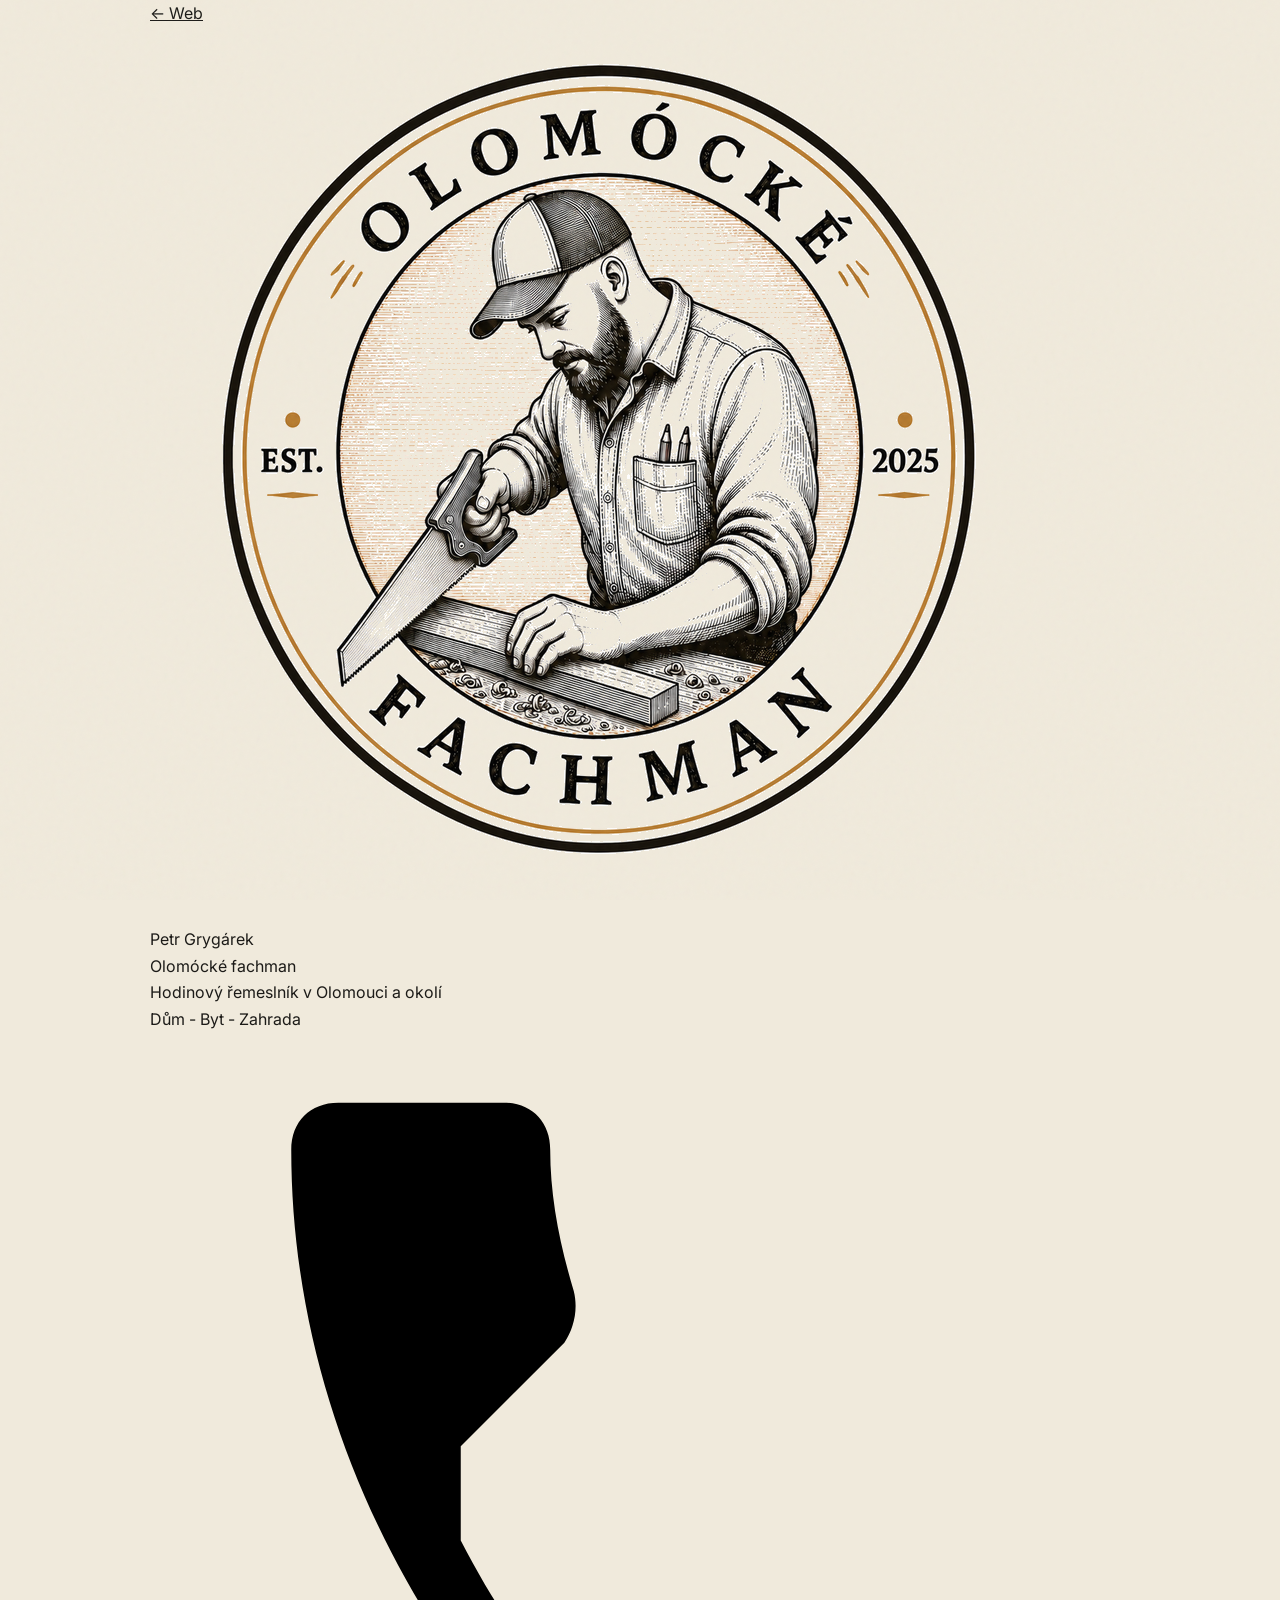
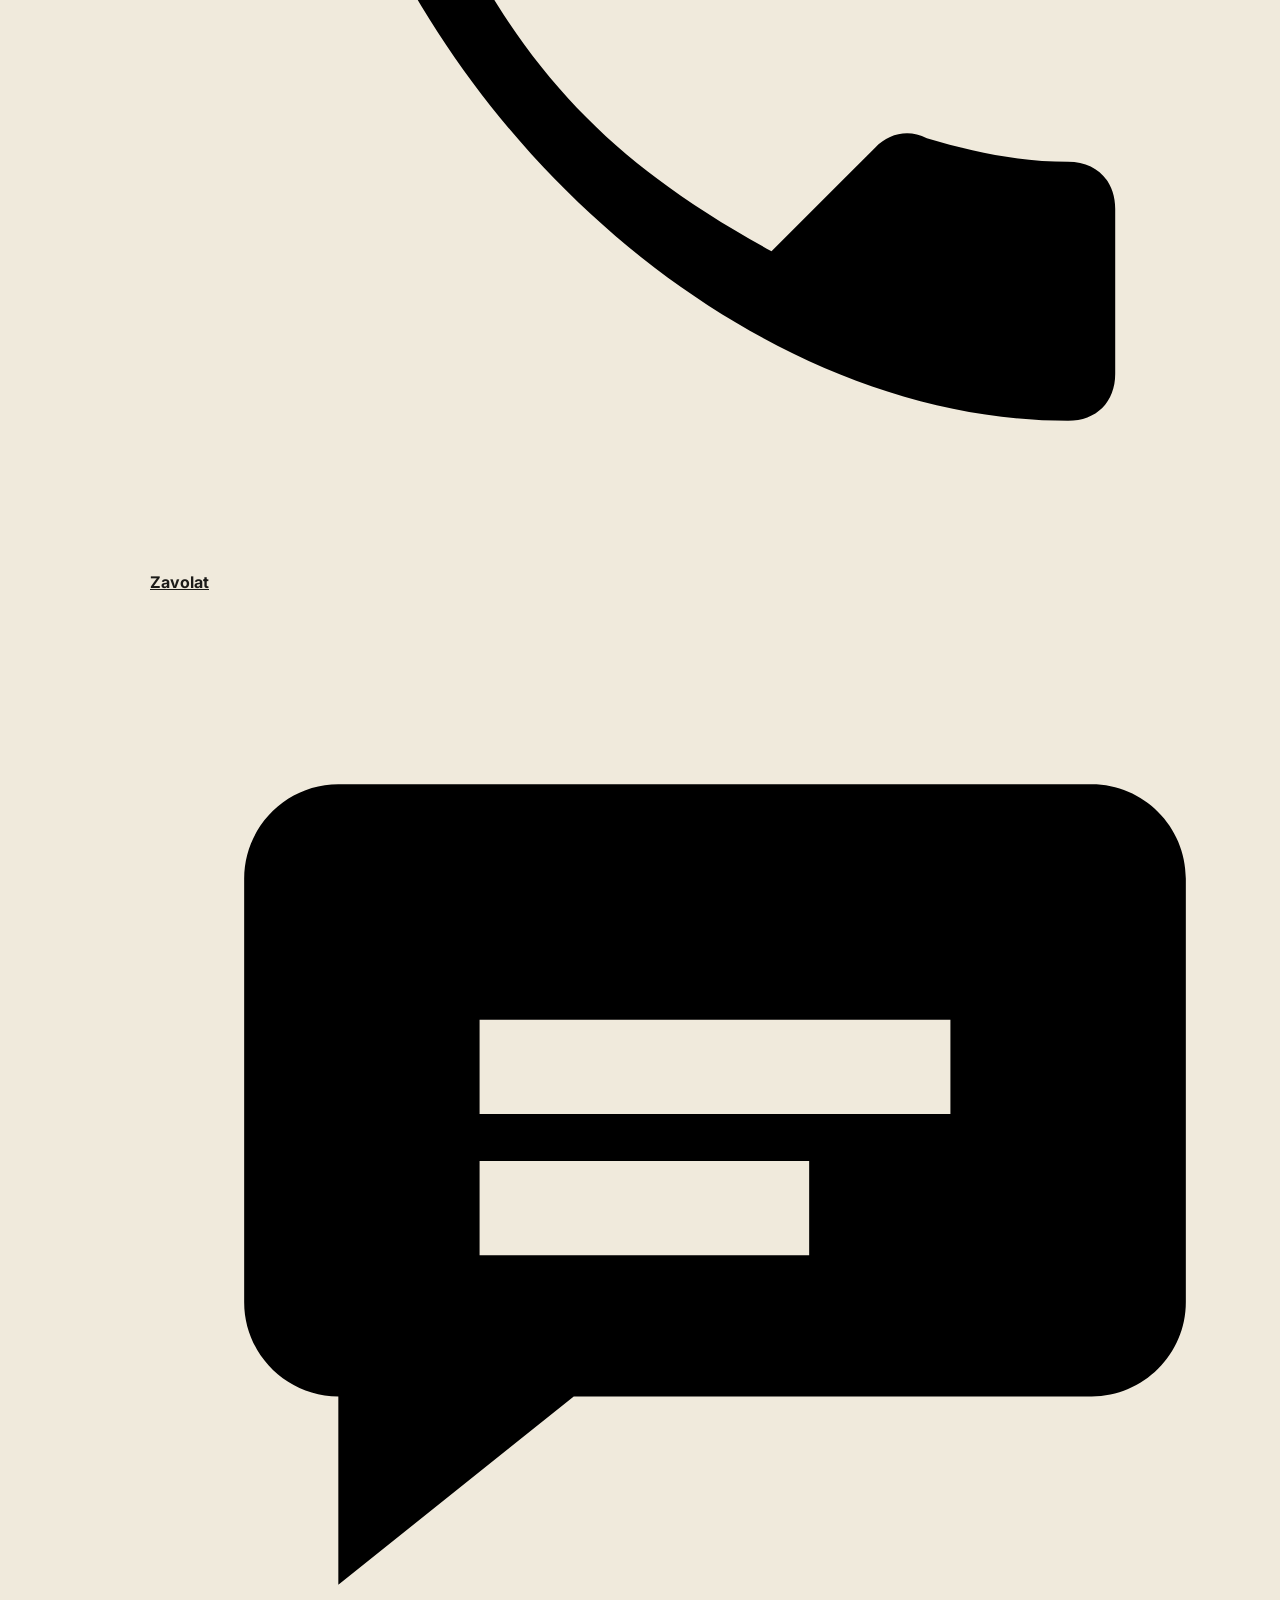
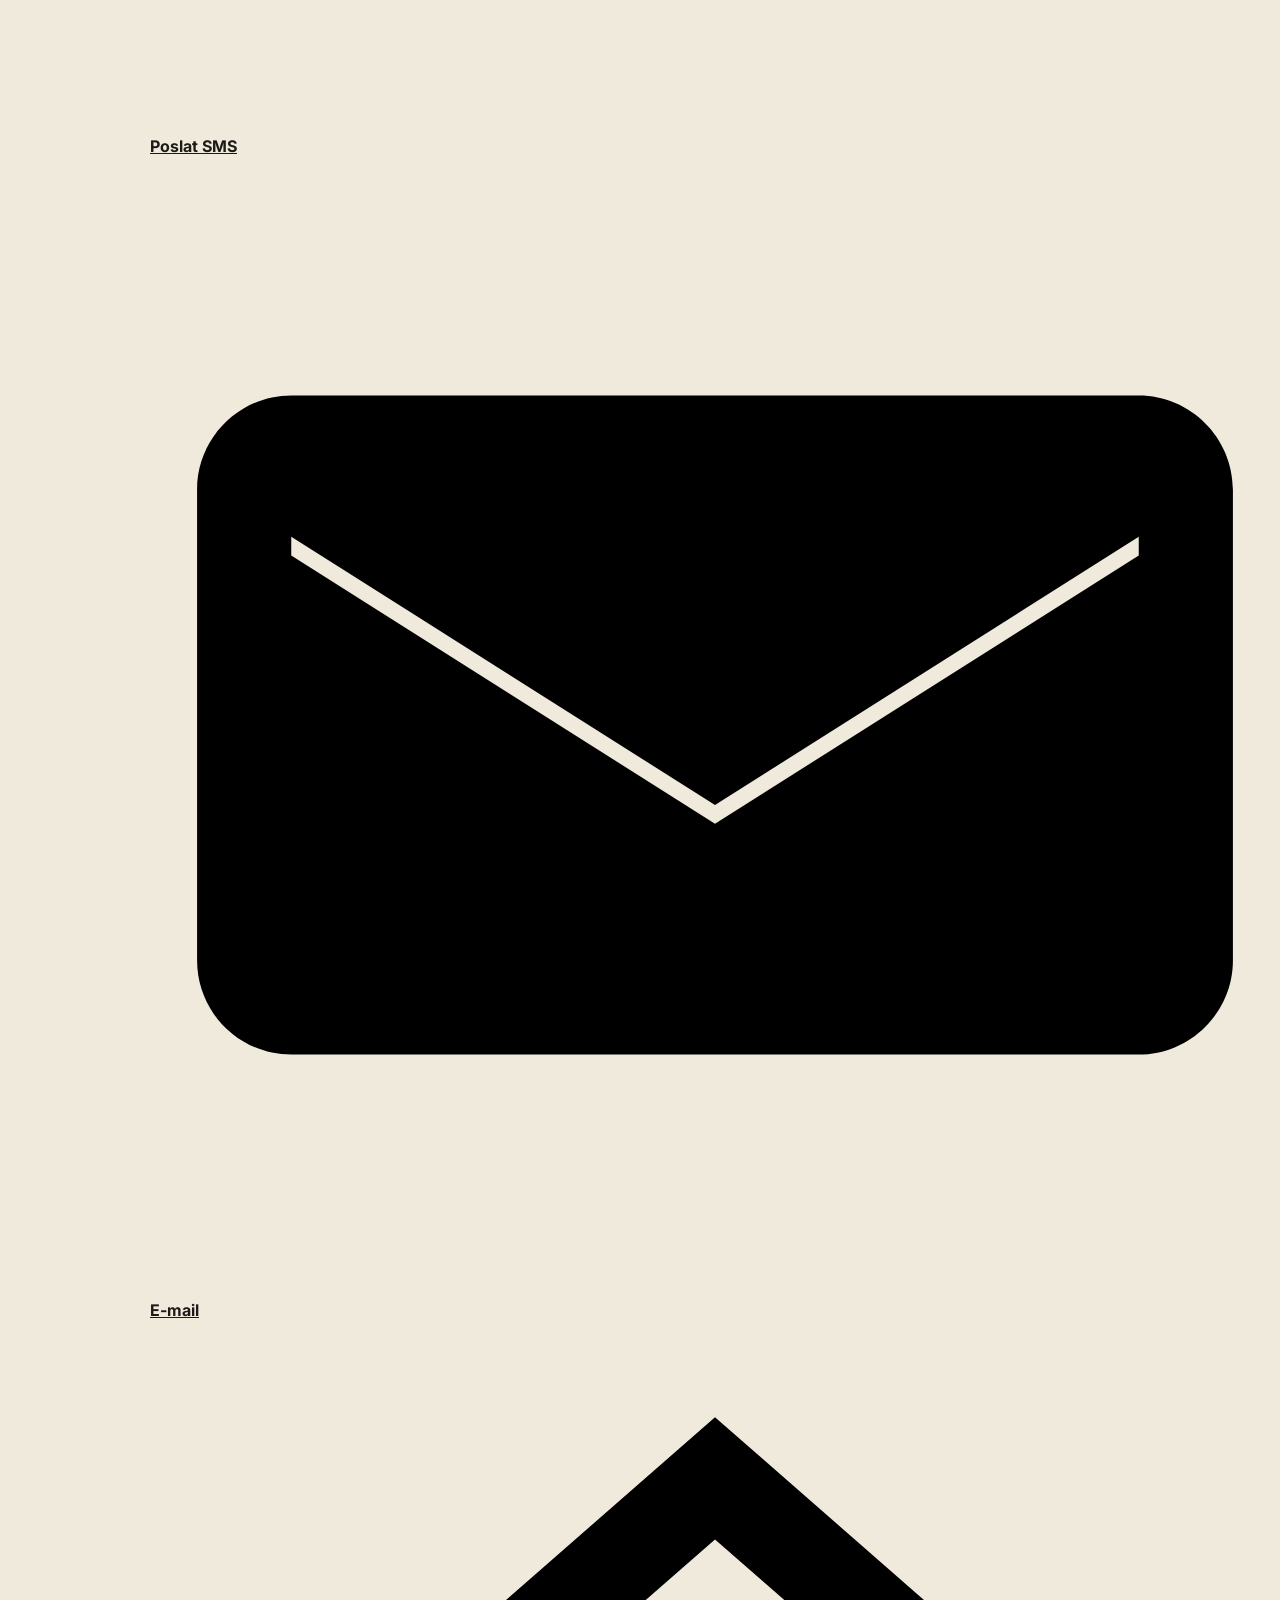
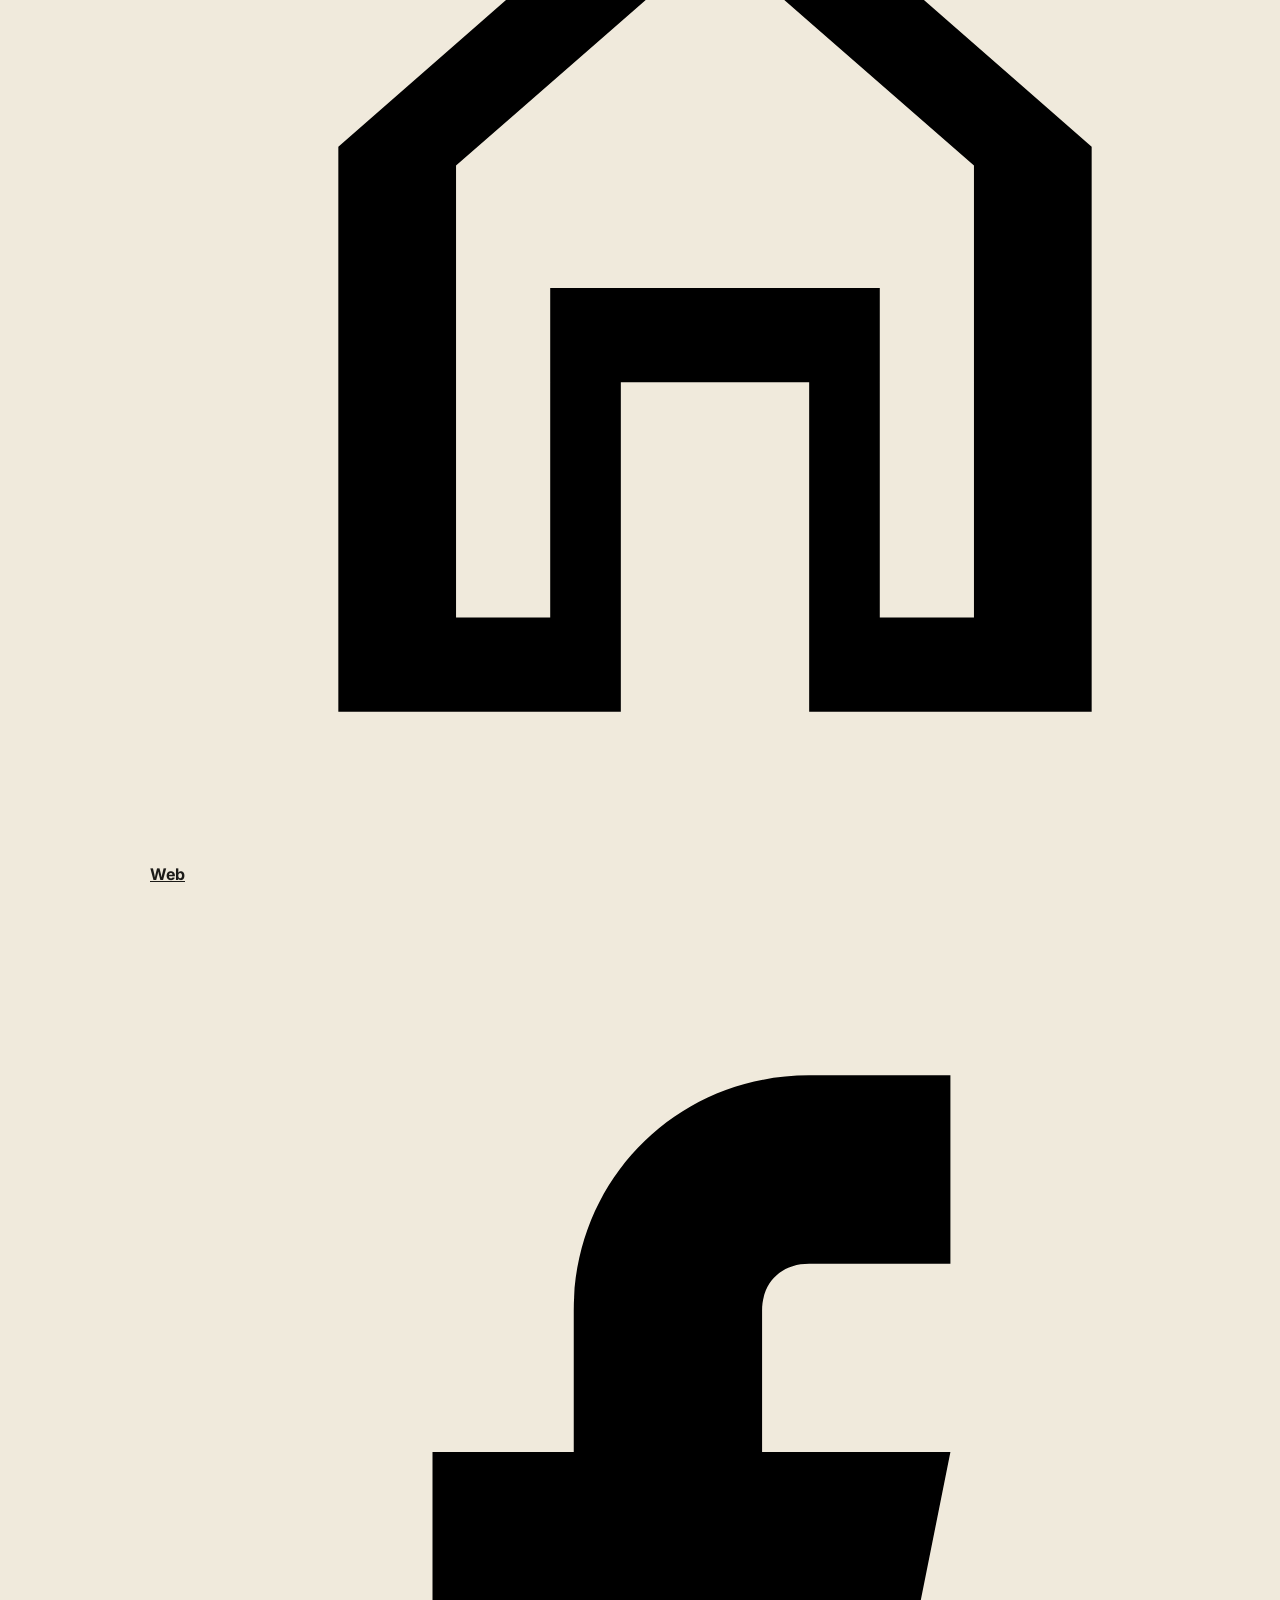
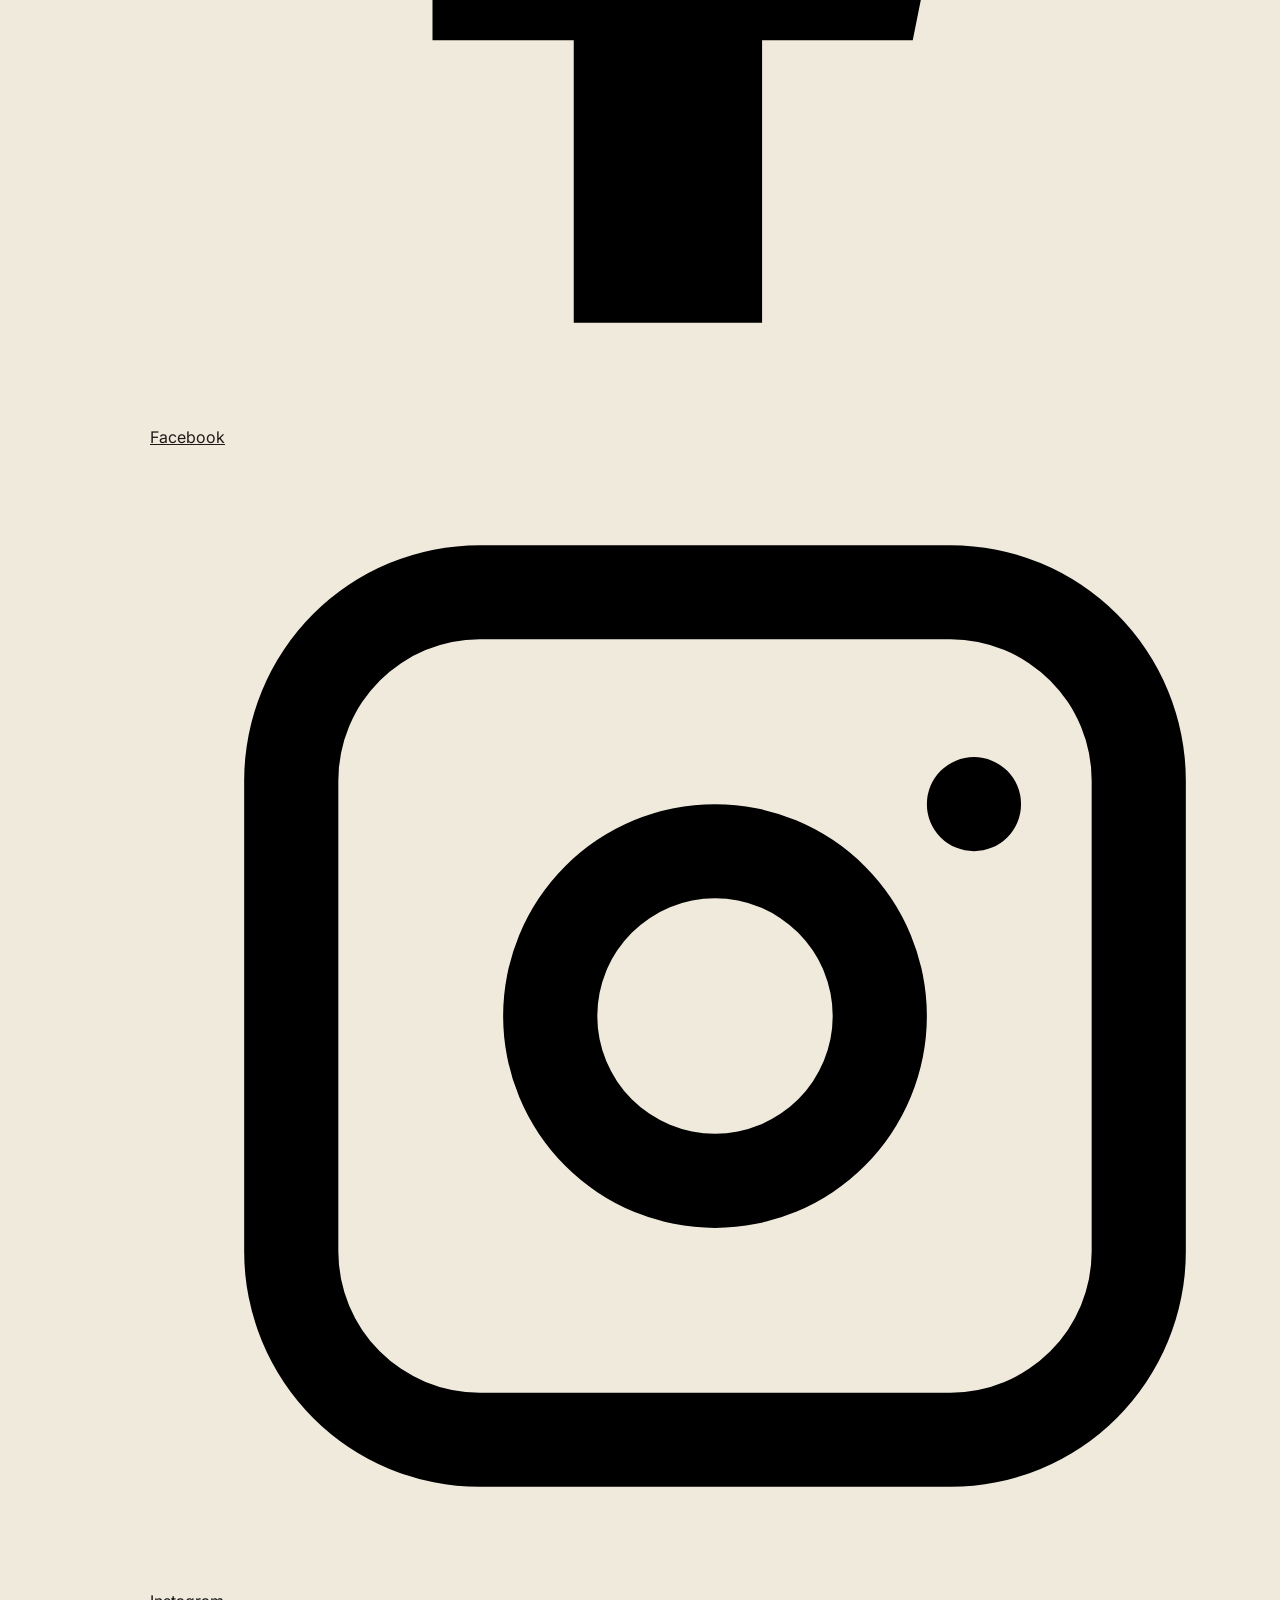
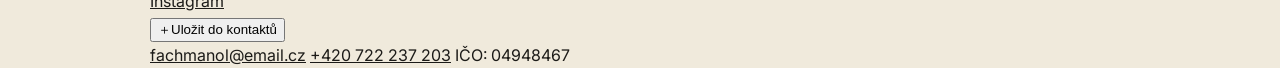
==== index.html @ 5cb041ff "Přidána digitální vizitka 0.8" ====
<!doctype html>
<html lang="cs">
<head>
  <meta charset="utf-8">
  <meta name="viewport" content="width=device-width, initial-scale=1, viewport-fit=cover">
  <meta name="theme-color" content="#f0eadc">
  <meta name="description" content="Digitální vizitka – Petr Grygárek, Olomócké Fachman. Hodinový řemeslník pro Olomouc a okolí.">
  <meta name="apple-mobile-web-app-capable" content="yes">
  <meta name="apple-mobile-web-app-status-bar-style" content="default">
  <link rel="manifest" href="manifest.webmanifest">
  <link rel="icon" href="logo-v03.png">
  <link rel="preconnect" href="https://fonts.googleapis.com">
  <link rel="preconnect" href="https://fonts.gstatic.com" crossorigin>
  <link href="https://fonts.googleapis.com/css2?family=Barlow+Condensed:wght@500;600;700;800&family=Inter:wght@400;500;600;700&display=swap" rel="stylesheet">
  <link rel="stylesheet" href="../style.css">
  <title>Petr Grygárek | Olomócké Fachman</title>
</head>
<body class="vizitka-body">
  <main class="vizitka-page">
    <section class="vizitka-shell" aria-label="Digitální vizitka Petr Grygárek – Olomócké Fachman">
      <a class="vizitka-back" href="../" aria-label="Zpět na web">← Web</a>

      <div class="vizitka-topline" aria-hidden="true"></div>
      <img class="vizitka-brandmark" src="logo-v03.png" alt="Olomócké Fachman">

      <div class="vizitka-identity">
        <div class="vizitka-person">Petr Grygárek</div>
        <div class="vizitka-brandname">Olomócké fachman</div>
        <div class="vizitka-job">Hodinový řemeslník v Olomouci a okolí</div>
        <div class="vizitka-area">Dům - Byt - Zahrada</div>
      </div>


      <div class="vizitka-actions">
        <a class="vizitka-action" href="tel:+420722237203" aria-label="Zavolat">
          <svg viewBox="0 0 24 24" aria-hidden="true"><path d="M6.6 10.8c1.6 3.1 3.5 4.9 6.6 6.6l2.2-2.2c.3-.3.7-.4 1.1-.2 1 .3 2 .5 3 .5.6 0 1 .4 1 1V20c0 .6-.4 1-1 1C11.5 21 3 12.5 3 2.5c0-.6.4-1 1-1h3.5c.6 0 1 .4 1 1 0 1 .2 2 .5 3 .1.4 0 .8-.2 1.1l-2.2 2.2Z"/></svg>
          <strong>Zavolat</strong>
        </a>
        <a class="vizitka-action" href="sms:+420722237203" aria-label="Poslat SMS">
          <svg viewBox="0 0 24 24" aria-hidden="true"><path d="M4 4h16c1.1 0 2 .9 2 2v9c0 1.1-.9 2-2 2H9l-5 4v-4H4c-1.1 0-2-.9-2-2V6c0-1.1.9-2 2-2Zm3 5v2h10V9H7Zm0 3v2h7v-2H7Z"/></svg>
          <strong>Poslat SMS</strong>
        </a>
        <a class="vizitka-action" href="mailto:fachmanol@email.cz" aria-label="E-mail">
          <svg viewBox="0 0 24 24" aria-hidden="true"><path d="M3 5h18c1.1 0 2 .9 2 2v10c0 1.1-.9 2-2 2H3c-1.1 0-2-.9-2-2V7c0-1.1.9-2 2-2Zm0 3v.4l9 5.7 9-5.7V8l-9 5.7L3 8Z"/></svg>
          <strong>E-mail</strong>
        </a>
        <a class="vizitka-action" href="https://www.olomockefachman.cz/" aria-label="Web">
          <svg viewBox="0 0 24 24" aria-hidden="true"><path d="M12 2 4 9v12h6v-7h4v7h6V9l-8-7Zm0 2.6 5.5 4.8V19h-2v-7H8.5v7h-2V9.4L12 4.6Z"/></svg>
          <strong>Web</strong>
        </a>
      </div>

      <div class="vizitka-socials" aria-label="Sociální sítě">
        <a href="https://www.facebook.com/olomockefachman/" target="_blank" rel="noopener noreferrer" aria-label="Facebook">
          <svg viewBox="0 0 24 24" aria-hidden="true"><path d="M14 8h3V4h-3c-2.8 0-5 2.2-5 5v3H6v4h3v6h4v-6h3.2l.8-4H13V9c0-.6.4-1 1-1Z"/></svg><span>Facebook</span>
        </a>
        <a href="https://www.instagram.com/olomocke.fachman/" target="_blank" rel="noopener noreferrer" aria-label="Instagram">
          <svg viewBox="0 0 24 24" aria-hidden="true"><path d="M7 2h10a5 5 0 0 1 5 5v10a5 5 0 0 1-5 5H7a5 5 0 0 1-5-5V7a5 5 0 0 1 5-5Zm0 2a3 3 0 0 0-3 3v10a3 3 0 0 0 3 3h10a3 3 0 0 0 3-3V7a3 3 0 0 0-3-3H7Zm5 3.5A4.5 4.5 0 1 1 7.5 12 4.5 4.5 0 0 1 12 7.5Zm0 2A2.5 2.5 0 1 0 14.5 12 2.5 2.5 0 0 0 12 9.5ZM17.5 6.5A1 1 0 1 1 16.5 7.5a1 1 0 0 1 1-1Z"/></svg><span>Instagram</span>
        </a>
      </div>

      <button class="vizitka-save" id="saveContact" type="button">
        <span class="save-icon">＋</span><span>Uložit do kontaktů</span>
      </button>

      <div class="vizitka-contact-info">
        <a href="mailto:fachmanol@email.cz">fachmanol@email.cz</a>
        <a href="tel:+420722237203">+420 722 237 203</a>
        <span>IČO: 04948467</span>
      </div>
    </section>
  </main>
  <script src="app.js"></script>
</body>
</html>
---- style.css ----
:root{
  --paper:#f0eadc;
  --paper-deep:#e7ddc9;
  --ink:#1c1b18;
  --muted:#6d675d;
  --brass:#b78b38;
  --brass-dark:#8d6827;
  --line:rgba(28,27,24,.18);
  --display:"Barlow Condensed",Arial,sans-serif;
  --body:"Inter",Arial,sans-serif;
}
*{box-sizing:border-box}
html,body{max-width:100%;overflow-x:hidden}
html{scroll-behavior:smooth;scroll-padding-top:90px}
body{margin:0;background:var(--paper);color:var(--ink);font-family:var(--body);line-height:1.65}
body::before{content:"";position:fixed;inset:0;pointer-events:none;z-index:9999;opacity:.16;background-image:url("data:image/svg+xml,%3Csvg viewBox='0 0 180 180' xmlns='http://www.w3.org/2000/svg'%3E%3Cfilter id='n'%3E%3CfeTurbulence type='fractalNoise' baseFrequency='.85' numOctaves='4' stitchTiles='stitch'/%3E%3C/filter%3E%3Crect width='100%25' height='100%25' filter='url(%23n)' opacity='.18'/%3E%3C/svg%3E")}
a{color:inherit} img{max-width:100%;display:block}
.site-header{height:78px;position:sticky;top:0;z-index:100;display:flex;align-items:center;gap:34px;padding:0 clamp(22px,5vw,76px);background:rgba(240,234,220,.88);backdrop-filter:blur(12px);border-bottom:1px solid var(--brass)}
.desktop-nav{display:flex;gap:30px;margin-right:auto}
.desktop-nav a,.header-cta{text-decoration:none;text-transform:uppercase;font-family:var(--display);font-weight:700;letter-spacing:.08em;font-size:.93rem}
.desktop-nav a{position:relative}.desktop-nav a::after{content:"";position:absolute;left:0;right:100%;bottom:-6px;height:2px;background:var(--brass);transition:.25s}.desktop-nav a:hover::after{right:0}
.header-cta{padding:11px 17px;border:1px solid var(--brass-dark);background:var(--brass);color:var(--ink)}
.section{padding:clamp(58px,6.5vw,100px) clamp(22px,7vw,110px);position:relative}
.hero{min-height:calc(100vh - 78px);display:grid;place-items:center;text-align:center;padding-top:118px;padding-bottom:84px;overflow:hidden}
.hero-rule{display:none}
.hero-inner{width:min(850px,100%);display:flex;flex-direction:column;align-items:center;transform:translateY(-70px)}
.hero-logo{width:min(465px,66vw);margin:0 auto 18px;filter:contrast(1.04)}
.eyebrow,.kicker{text-transform:uppercase;font-family:var(--display);letter-spacing:.18em;font-weight:700;color:var(--brass-dark);font-size:.88rem}
.hero-locality{font-size:clamp(1.18rem,1.9vw,1.58rem);color:var(--ink);letter-spacing:.22em;margin:8px 0 0}
.hero-copy{max-width:760px;margin:26px auto 26px;color:#4c4840;font-size:clamp(1rem,1.4vw,1.18rem);line-height:1.55}
.hero-copy span{display:block}.hero-copy span+span{margin-top:10px}
.wood-note{margin:0 auto 30px;font-family:var(--display);font-size:clamp(1.15rem,1.8vw,1.55rem);font-weight:600;color:var(--brass-dark)}
.hero-actions{display:flex;justify-content:center;gap:12px;flex-wrap:wrap}
.btn{display:inline-flex;align-items:center;justify-content:center;min-height:52px;padding:0 25px;text-decoration:none;text-transform:uppercase;font-family:var(--display);font-weight:800;letter-spacing:.09em;border:1px solid var(--ink);cursor:pointer;transition:transform .2s,background .2s,color .2s}.btn:hover{transform:translateY(-2px)}
.btn-primary{background:var(--ink);color:var(--paper)}.btn-primary:hover{background:var(--brass-dark);border-color:var(--brass-dark)}.btn-ghost{background:transparent}.btn-ghost:hover{background:rgba(28,27,24,.06)}
.scroll-cue{position:absolute;bottom:28px;width:28px;height:48px;border:1px solid var(--line);border-radius:20px}.scroll-cue span{position:absolute;left:50%;top:9px;width:4px;height:4px;border-radius:50%;background:var(--brass);animation:scroll 1.7s infinite}@keyframes scroll{0%{transform:translate(-50%,0);opacity:0}25%{opacity:1}100%{transform:translate(-50%,20px);opacity:0}}
.section-head{max-width:860px;margin-bottom:58px}.section-head.centered{text-align:center;margin-left:auto;margin-right:auto}
h2{font-family:var(--display);font-size:clamp(3rem,6.5vw,6.7rem);line-height:.94;text-transform:uppercase;letter-spacing:-.035em;margin:14px 0 0;font-weight:800}
h2 em{font-style:normal;color:var(--brass-dark)}
.services{border-top:1px solid var(--line)}
.service-grid{display:grid;grid-template-columns:repeat(2,1fr);max-width:980px;margin:0 auto;border-top:1px solid var(--line);border-left:1px solid var(--line)}
.service-card{position:relative;min-height:220px;padding:30px 32px;border-right:1px solid var(--line);border-bottom:1px solid var(--line)}
.service-card .number,.step>span{font-family:var(--display);color:var(--brass-dark);letter-spacing:.1em}.line-icon{font-family:serif;font-size:3.5rem;line-height:1;color:var(--brass);margin:20px 0 16px}
.service-card h3,.step h3{font-family:var(--display);text-transform:uppercase;font-size:1.8rem;line-height:1.05;margin:0 0 14px}.service-card p,.step p{color:var(--muted);max-width:520px;margin:0}
.service-wide{grid-column:1/-1;display:grid;grid-template-columns:auto 1fr auto;align-items:center;gap:30px;min-height:150px}.service-wide h3{margin-bottom:8px}.text-link{font-family:var(--display);text-transform:uppercase;font-weight:800;letter-spacing:.07em;text-decoration:none;border-bottom:1px solid var(--ink);padding-bottom:5px;white-space:nowrap}.text-link span{color:var(--brass-dark)}
.quick-action{background:linear-gradient(135deg,rgba(183,139,56,.08),transparent 45%,rgba(183,139,56,.09));text-align:center;border-block:1px solid var(--line);padding-top:12px;padding-bottom:clamp(48px,5vw,78px)}
.simple-divider{width:min(760px,78vw);height:1px;margin:0 auto 48px;background:linear-gradient(90deg,transparent,var(--brass),transparent)}
.quick-inner{max-width:820px;margin:auto}.quick-inner>p:not(.kicker){max-width:620px;margin:28px auto 32px;color:var(--muted)}
.about{display:grid;grid-template-columns:minmax(300px,.8fr) minmax(400px,1.2fr);gap:clamp(55px,8vw,130px);align-items:center}.profile-photo{aspect-ratio:4/5;overflow:hidden;border:1px solid var(--brass);background:#ddd}.profile-photo img{width:100%;height:100%;object-fit:cover;display:block}
.about-copy .lead{font-size:1.2rem;color:var(--ink);margin-top:36px}.about-copy p{color:var(--muted);max-width:680px}.about-copy p+p{margin-top:18px}blockquote{margin:35px 0 0;padding:10px 0 10px 25px;border-left:3px solid var(--brass);font-family:var(--display);font-weight:600;font-size:clamp(1.5rem,2.2vw,2.2rem);line-height:1.2}.quality-motto{margin-top:24px!important;color:var(--brass-dark)!important;font-family:var(--display);font-size:clamp(1.25rem,1.8vw,1.7rem);font-weight:600;line-height:1.3}
.process{background:rgba(255,255,255,.15);border-block:1px solid var(--line)}.process-grid{display:grid;grid-template-columns:repeat(4,1fr);max-width:980px;margin:0 auto;border-top:1px solid var(--line);border-left:1px solid var(--line)}.step{padding:28px 24px;min-height:220px;border-right:1px solid var(--line);border-bottom:1px solid var(--line);position:relative}.step:not(:last-child)::after{content:"→";position:absolute;right:-13px;top:45px;z-index:2;background:var(--paper);color:var(--brass-dark);padding:0 4px}.step h3{margin-top:38px}.process-note{text-align:center;font-family:var(--display);text-transform:uppercase;font-weight:700;letter-spacing:.08em;margin:40px auto 0}
.portfolio-grid{display:grid;gap:34px}.portfolio-job{display:grid;grid-template-columns:repeat(3,1fr);gap:12px}.portfolio-job.portfolio-single{grid-template-columns:minmax(0,1fr)}.portfolio-photo{border:0;padding:0;background:none;display:block;cursor:zoom-in;overflow:hidden;aspect-ratio:4/3}.portfolio-photo img{width:100%;height:100%;object-fit:cover;display:block;transition:transform .45s ease}.portfolio-photo:hover img{transform:scale(1.025)}.gallery-note{color:var(--muted);font-size:.9rem;margin-top:15px}.lightbox{position:fixed;inset:0;background:rgba(12,12,12,.92);z-index:500;display:none;align-items:center;justify-content:center;padding:40px}.lightbox.open{display:flex}.lightbox img{max-width:94vw;max-height:90vh;object-fit:contain;box-shadow:0 20px 70px rgba(0,0,0,.35)}.lightbox-close{position:absolute;top:18px;right:24px;width:48px;height:48px;border:1px solid rgba(255,255,255,.35);background:rgba(0,0,0,.25);color:#fff;font-size:34px;line-height:1;cursor:pointer}
.inquiry{display:grid;grid-template-columns:.75fr 1.25fr;gap:clamp(55px,8vw,120px);background:var(--paper-deep);border-block:0;position:relative}.inquiry::before{content:"";position:absolute;left:0;right:0;top:0;height:1px;background:var(--brass)}.inquiry-copy{position:relative}.inquiry-copy>p:not(.kicker){color:var(--muted);max-width:500px;margin-top:30px}.stamp{margin-top:80px;width:145px;height:145px;border:2px solid rgba(141,104,39,.45);border-radius:50%;display:grid;place-items:center;align-content:center;text-align:center;font-family:var(--display);font-weight:700;color:rgba(141,104,39,.6);transform:rotate(-8deg);line-height:1}.stamp b{font-size:1.5rem}
.inquiry-form{background:rgba(240,234,220,.7);border:1px solid var(--line);padding:clamp(28px,4vw,55px)}.field-row{display:grid;grid-template-columns:1fr 1fr;gap:20px}label{display:block;font-family:var(--display);font-weight:700;text-transform:uppercase;letter-spacing:.06em;margin-bottom:22px}input,textarea{display:block;width:100%;margin-top:7px;background:transparent;border:0;border-bottom:1px solid rgba(28,27,24,.42);border-radius:0;padding:12px 3px;font:inherit;color:var(--ink);outline:none}textarea{border:1px solid rgba(28,27,24,.3);padding:15px;resize:vertical}input:focus,textarea:focus{border-color:var(--brass-dark)}.file-field input{position:absolute;opacity:0;pointer-events:none}.file-box{margin-top:7px;border:1px dashed rgba(28,27,24,.35);padding:22px;display:flex;flex-direction:column;cursor:pointer}.file-box b{color:var(--brass-dark)}.file-box small{text-transform:none;letter-spacing:0;font-family:var(--body);font-weight:400;color:var(--muted)}.form-submit{width:100%;border:0}.form-note{text-align:center;color:var(--muted);font-size:.82rem}.form-success{display:none;margin-top:20px;padding:20px;border:1px solid var(--brass);background:rgba(183,139,56,.08)}.form-success.show{display:flex;flex-direction:column}.form-success strong{font-family:var(--display);font-size:1.5rem;text-transform:uppercase}.form-success span{color:var(--muted);font-size:.9rem}
.contact-grid{display:grid;grid-template-columns:repeat(3,1fr);border-top:1px solid var(--line);border-left:1px solid var(--line)}.contact-card{padding:38px 30px;min-height:185px;border-right:1px solid var(--line);border-bottom:1px solid var(--line);display:flex;flex-direction:column;text-decoration:none}.contact-card small{text-transform:uppercase;color:var(--brass-dark);font-family:var(--display);font-weight:700;letter-spacing:.12em}.contact-card strong{font-family:var(--display);font-size:clamp(1.5rem,2.5vw,2.6rem);margin:auto 0;line-height:1}.contact-card span{font-size:.85rem;color:var(--muted)}a.contact-card:hover{background:rgba(183,139,56,.07)}
.socials{display:flex;justify-content:center;align-items:center;gap:28px;margin-top:42px;text-transform:uppercase;font-family:var(--display);font-weight:700;letter-spacing:.08em}.socials span{color:var(--muted)}.socials a{text-decoration:none;border-bottom:1px solid var(--brass-dark)}
footer{padding:25px 7vw 110px;border-top:1px solid var(--line);text-align:center;color:var(--muted);font-size:.85rem}footer span{color:var(--brass)}
.mobile-actionbar{display:none}
.side-nav{position:fixed;left:22px;right:auto;top:50%;transform:translateY(-50%);z-index:90;display:flex;flex-direction:column;align-items:flex-start;gap:8px;padding:14px 10px;background:transparent;backdrop-filter:none;border-left:1px solid rgba(28,27,24,.14)}.side-nav a{display:flex;align-items:center;justify-content:flex-start;gap:9px;min-height:24px;text-decoration:none;font-family:var(--display);text-transform:uppercase;letter-spacing:.08em;font-size:.76rem;color:var(--muted);transition:color .2s,transform .2s}.side-nav a span{color:var(--brass-dark);font-size:.66rem}.side-nav a b{font-weight:600}.side-nav a:hover,.side-nav a.active{color:var(--ink);transform:translateX(4px)}.side-nav a.active b{color:var(--brass-dark)}.side-nav a.active::before{content:"";width:22px;height:1px;background:var(--brass);order:-1}
.reveal{opacity:0;transform:translateY(24px);transition:opacity .75s ease,transform .75s ease}.reveal.visible{opacity:1;transform:none}
@media(max-width:1180px){.side-nav{display:none}}
@media(max-width:900px){.desktop-nav{display:none}.site-header{height:68px;padding:0 20px}.header-cta{font-size:.8rem;padding:9px 11px}html{scroll-padding-top:68px}.hero{min-height:calc(100svh - 68px);padding-top:98px}.service-grid,.process-grid,.contact-grid{grid-template-columns:1fr 1fr}.service-wide{grid-template-columns:auto 1fr}.service-wide .text-link{grid-column:2}.process-grid .step:nth-child(2)::after{display:none}.about,.inquiry{grid-template-columns:1fr}.about-mark{max-width:500px;margin:auto;width:100%}.stamp{display:none}.portfolio-job{gap:9px}}
@media(max-width:620px){body{padding-bottom:61px}.section{padding:58px 20px}.site-header .header-cta{display:none}.hero{padding-top:54px}.hero-logo{width:min(520px,100%)}.hero-copy{font-size:.98rem}.hero-copy span+span{margin-top:8px}.hero-actions{display:grid;grid-template-columns:1fr;width:100%}.btn{width:100%}h2{font-size:clamp(3rem,15vw,4.8rem);line-height:.96}.section-head{margin-bottom:38px}.service-grid,.process-grid,.contact-grid{grid-template-columns:1fr}.service-card{min-height:auto;padding:30px 25px}.line-icon{margin:22px 0 18px}.service-wide{display:block}.service-wide .number{display:block;margin-bottom:24px}.service-wide .text-link{display:inline-block;margin-top:25px;white-space:normal}.step{min-height:auto;padding:30px 25px}.step h3{margin-top:25px}.step::after{display:none!important}.about{gap:48px}.profile-photo{aspect-ratio:5/4}.portfolio-job{grid-template-columns:1fr;gap:9px}.portfolio-photo{aspect-ratio:16/10}.field-row{grid-template-columns:1fr}.inquiry-form{padding:25px 20px}.contact-card{min-height:150px}.socials{flex-wrap:wrap;gap:15px 24px}.socials span{width:100%;text-align:center}footer{padding-bottom:55px}.mobile-actionbar{position:fixed;z-index:200;left:0;right:0;bottom:0;height:61px;display:grid;grid-template-columns:1fr 1.3fr;background:var(--ink);box-shadow:0 -5px 20px rgba(0,0,0,.14)}.mobile-actionbar a{display:grid;place-items:center;color:var(--paper);text-decoration:none;text-transform:uppercase;font-family:var(--display);font-weight:800;letter-spacing:.08em}.mobile-actionbar a+a{background:var(--brass-dark)}}
@media(prefers-reduced-motion:reduce){html{scroll-behavior:auto}.reveal{opacity:1;transform:none;transition:none}.scroll-cue span{animation:none}}

/* v0.4: reserve a left rail so the floating section navigation never covers content. */
@media(min-width:1181px){
  main{padding-left:150px;}
  .side-nav{left:18px;}
}


/* v0.9: split process headline into ink and brass; footer logo removed. */
.process-subtitle span{color:var(--ink)}
.process-subtitle em{color:var(--brass-dark)}
/* v0.91: requested refinements */
/* v0.91: unify smaller/content text on the Inter body font while preserving existing sizes and colors. */
.service-card p,.step p,.quick-inner>p:not(.kicker),.about-copy>p:not(.kicker),.inquiry-copy>p:not(.kicker),.gallery-note,.contact-card span,.form-note,.form-success span{font-family:var(--body)}

/* v0.91: compact desktop cards without changing the content. */
@media(min-width:901px){
  .service-grid,.process-grid{max-width:980px}
}

/* v0.92: refinement pass requested after visual review. */
/* Keep only the single upper brass divider at the inquiry section. */
.quick-action{border-bottom:0}
.inquiry{border-top:0}
.inquiry::before{left:0;right:0}

/* Keep body copy natural and avoid stretched-looking letter spacing. */
.service-card p,.step p,.quick-inner>p:not(.kicker),.about-copy>p:not(.kicker),.inquiry-copy>p:not(.kicker),.gallery-note,.contact-card span,.form-note,.form-success span,.process-note{font-family:var(--body);letter-spacing:normal;font-stretch:normal}
.process-note{text-transform:uppercase;line-height:1.4}

/* Make the desktop cards more vertically compact. */
@media(min-width:901px){
  .service-card{min-height:185px;padding:24px 28px}
  .service-wide{min-height:125px}
  .step{min-height:180px;padding:24px 22px}
  .step h3{margin-top:30px}
}
/* v0.92 step 1: keep only the upper full-width brass divider before the inquiry section. */
.quick-action{border-top:0;border-bottom:0}

/* v0.92 step 4: logo sits directly below the brass header line. */
@media(min-width:901px){
  .hero{display:block; padding-top:26px; padding-bottom:84px;}
  .hero-inner{transform:none; margin:0 auto;}
  .hero-logo{width:min(390px,52vw); margin:0 auto 18px;}
}

/* v0.93: About text unified font/size; final two sentences bold */
.about-copy .about-emphasis { font: inherit; font-size: inherit; line-height: inherit; }
.about-copy .about-emphasis strong { font-weight: 700; }

/* v0.93: pricing section inserted between process and work. */
.pricing{background:rgba(255,255,255,.10)}
.pricing-intro{max-width:700px;color:var(--muted);margin-top:26px;font-size:1.05rem}
.pricing-list{max-width:980px;margin:0 auto;border-top:1px solid var(--line);border-left:1px solid var(--line);display:grid;grid-template-columns:1fr 1fr}
.pricing-item{padding:26px 28px;border-right:1px solid var(--line);border-bottom:1px solid var(--line)}
.pricing-item h3{font-family:var(--display);text-transform:uppercase;font-size:1.55rem;line-height:1.08;margin:0 0 14px}
.pricing-item p{color:var(--muted);margin:0 0 12px}
.pricing-item p:last-child{margin-bottom:0}
.pricing-note{max-width:980px;margin:34px auto 0;text-align:center;font-family:var(--body);font-size:1rem}
@media(max-width:620px){.pricing-list{grid-template-columns:1fr}.pricing-item{padding:25px 22px}.pricing-item h3{font-size:1.45rem}.pricing-note{text-align:left}}


/* v0.94: enlarge section labels */
.kicker{font-size:1.32rem}

/* v0.94: unified pricing hierarchy — gold titles, black prices below */
.pricing-item h3{color:var(--brass-dark);margin-bottom:8px}
.pricing-price{font-family:var(--display);font-size:1.28rem;line-height:1.15;font-weight:800;color:var(--ink);margin:0 0 16px}
.pricing-price-multi{display:flex;flex-direction:column;gap:3px}
@media(max-width:620px){.kicker{font-size:1.15rem}.pricing-price{font-size:1.18rem}}

/* v0.95 MOBILE: functional responsive pass — desktop appearance remains unchanged. */
.mobile-brand{display:none;text-decoration:none;font-family:var(--display);font-weight:800;text-transform:uppercase;letter-spacing:.08em;font-size:1.08rem}

@media(max-width:900px){
  .site-header{min-height:68px;height:68px}
  .mobile-brand{display:block;margin-right:auto}
  .hero{min-height:auto;padding:54px 20px 72px}
  .hero-inner{width:100%;max-width:760px}
  .hero-logo{width:min(430px,92vw);margin-bottom:16px}
  .hero-locality{font-size:1.18rem;letter-spacing:.18em}
  .hero-copy{max-width:620px;margin:22px auto 22px}
  .wood-note{margin:0 auto 24px;max-width:560px}
  .scroll-cue{display:none}
  .section{padding-left:20px;padding-right:20px}
  h2{max-width:100%;overflow-wrap:break-word}
  .service-wide .text-link{grid-column:auto}
  .about-copy>p:not(.kicker),.inquiry-copy>p:not(.kicker),.quick-inner>p:not(.kicker),.pricing-intro{max-width:100%}
  .process-note{max-width:700px}
  .inquiry{gap:42px}
  .contact-card strong{overflow-wrap:anywhere}
}

@media(max-width:620px){
  body{padding-bottom:calc(61px + env(safe-area-inset-bottom))}
  .site-header{padding:0 16px}
  .mobile-brand{font-size:1rem;letter-spacing:.065em}
  .hero{padding-top:38px;padding-bottom:62px}
  .hero-logo{width:min(390px,88vw)}
  .hero-locality{font-size:1.02rem;letter-spacing:.16em;margin-top:6px}
  .hero-copy{font-size:.94rem;line-height:1.5;margin:18px auto 18px}
  .wood-note{font-size:.9rem;line-height:1.45;margin-bottom:22px}
  .hero-actions{gap:10px}
  .btn{min-height:50px;padding:0 18px;font-size:.86rem}
  h2{font-size:clamp(2.75rem,14vw,4.25rem)}
  .section{padding-top:52px;padding-bottom:52px}
  .section-head{margin-bottom:32px}
  .kicker{font-size:1.15rem;line-height:1.2;letter-spacing:.13em}
  .service-card,.step,.pricing-item{padding:26px 21px}
  .service-card h3,.step h3{font-size:1.65rem}
  .service-card p,.step p,.pricing-item p{font-size:.94rem;line-height:1.58}
  .service-wide .text-link{margin-top:20px}
  .process-grid{border-left:0;border-right:0}
  .process-note{margin-top:30px;font-size:.9rem}
  .pricing-list{border-left:0;border-right:0}
  .pricing-item{border-left:1px solid var(--line);border-right:1px solid var(--line)}
  .pricing-item h3{font-size:1.4rem}
  .pricing-price{font-size:1.15rem}
  .pricing-note{margin-top:28px;font-size:.92rem;line-height:1.55}
  .portfolio-grid{gap:22px}
  .portfolio-job{gap:8px}
  .portfolio-photo{aspect-ratio:16/10}
  .gallery-note{font-size:.82rem;line-height:1.45}
  .lightbox{padding:18px}
  .lightbox img{max-width:96vw;max-height:82vh}
  .lightbox-close{top:10px;right:10px;width:44px;height:44px}
  .inquiry{gap:34px}
  .inquiry-form{padding:22px 17px}
  label{margin-bottom:19px;font-size:.88rem;line-height:1.25}
  input,textarea{font-size:1rem}
  textarea{min-height:150px}
  .file-box{padding:18px 16px}
  .form-note{font-size:.78rem;line-height:1.45}
  .contact-card{padding:30px 22px;min-height:138px}
  .contact-card strong{font-size:clamp(1.45rem,8vw,2rem)}
  .socials{margin-top:30px}
  footer{padding:22px 20px calc(24px + env(safe-area-inset-bottom));font-size:.78rem;line-height:1.5}
  .mobile-actionbar{height:61px;padding-bottom:env(safe-area-inset-bottom);box-sizing:content-box}
  .mobile-actionbar a{font-size:.82rem}
}

@media(max-width:360px){
  .mobile-brand{font-size:.9rem}
  .hero{padding-left:16px;padding-right:16px}
  .section{padding-left:16px;padding-right:16px}
  .hero-logo{width:86vw}
  h2{font-size:2.7rem}
  .service-card,.step,.pricing-item{padding-left:18px;padding-right:18px}
  .inquiry-form{padding-left:15px;padding-right:15px}
}

.file-selected{margin-top:8px;color:var(--brass-dark);font-weight:700;display:flex;flex-direction:column;gap:7px;}
.file-selected-item{display:flex;align-items:center;justify-content:space-between;gap:12px;padding:7px 10px;border:1px solid rgba(0,0,0,.12);border-radius:8px;background:rgba(255,255,255,.45);font-weight:600;color:var(--ink);}
.file-remove{width:28px;height:28px;display:inline-flex;align-items:center;justify-content:center;border:0;border-radius:50%;background:transparent;color:var(--brass-dark);font-size:1.35rem;line-height:1;cursor:pointer;flex:0 0 auto;padding:0;}
.file-remove:hover{background:rgba(0,0,0,.07);}
.file-remove:focus-visible{outline:2px solid var(--brass-dark);outline-offset:2px;}


.header-socials{display:flex;align-items:center;gap:13px;margin-left:auto}
.header-socials a{display:inline-flex;align-items:center;justify-content:center;width:32px;height:32px;color:var(--ink);text-decoration:none;transition:color .2s ease,transform .2s ease}
.header-socials a:hover{color:var(--brass-dark);transform:translateY(-1px)}
.header-socials svg{width:27px;height:27px;fill:none;stroke:currentColor;stroke-width:1.65;stroke-linecap:round;stroke-linejoin:round}
.header-socials a:last-child svg{stroke-width:1.8}
.header-socials a:focus-visible{outline:2px solid var(--brass-dark);outline-offset:3px}

.socials a{display:inline-flex;align-items:center;gap:8px;color:inherit;text-decoration:none}
.socials a svg{width:18px;height:18px;flex:0 0 auto;fill:none;stroke:currentColor;stroke-width:1.65;stroke-linecap:round;stroke-linejoin:round}
.socials a:last-child svg{stroke-width:1.8}
.socials a:hover{color:var(--brass-dark)}

@media (max-width:760px){
  .header-socials{gap:9px;margin-left:auto}
  .header-socials a{width:30px;height:30px}
  .header-socials svg{width:25.5px;height:25.5px}
}

/* v1.03 – sociální sítě pod portfoliem */
.work > .socials{margin-top:42px}


/* v1.05: privacy page */
.privacy-page{min-height:100vh;padding:0 22px 90px;background:var(--paper)}
.privacy-wrap{width:min(900px,100%);margin:0 auto;padding-top:70px}
.privacy-back{display:inline-block;margin-bottom:38px;text-decoration:none;text-transform:uppercase;font-family:var(--display);font-weight:800;letter-spacing:.08em;color:var(--brass-dark);border-bottom:1px solid var(--brass-dark);padding-bottom:4px}
.privacy-wrap h1{font-family:var(--display);font-size:clamp(3.4rem,7vw,6.8rem);line-height:.92;text-transform:uppercase;letter-spacing:-.035em;margin:0 0 18px;font-weight:800}
.privacy-wrap .privacy-lead{font-size:1.08rem;color:var(--muted);margin:0 0 48px}
.privacy-card{border-top:1px solid var(--line);padding:30px 0}
.privacy-card h2{font-size:clamp(1.8rem,3vw,2.7rem);line-height:1;text-transform:uppercase;margin:0 0 14px}
.privacy-card p{max-width:760px;color:var(--muted);margin:0 0 12px}
.privacy-card ul{max-width:760px;color:var(--muted);padding-left:22px}
.privacy-card li{margin:6px 0}
.privacy-contact{color:var(--ink)!important;font-weight:600}
.privacy-page footer{margin-top:25px;padding-bottom:0}
footer a{color:inherit;text-decoration:none;border-bottom:1px solid rgba(141,104,39,.45)}
@media(max-width:620px){.privacy-wrap{padding-top:40px}.privacy-wrap h1{font-size:clamp(3rem,15vw,4.8rem)}.privacy-card{padding:25px 0}.privacy-page{padding-bottom:80px}}


/* v1.06: unified transparent pricing block with gold bullets */
.pricing-list{display:block;max-width:980px;margin:0 auto;border:0;padding:0}
.pricing-bullet{position:relative;padding:0 0 0 28px;margin:0 0 24px;color:var(--muted);line-height:1.65}
.pricing-bullet:last-child{margin-bottom:0}
.pricing-bullet::before{content:"•";position:absolute;left:4px;top:-1px;color:var(--brass-dark);font-size:1.55rem;line-height:1}
.pricing-bullet strong{color:var(--ink)}
.pricing-note{max-width:980px;margin:42px auto 0;text-align:left;font-family:var(--body);font-size:1rem}
@media(max-width:620px){.pricing-bullet{padding-left:24px;margin-bottom:21px;line-height:1.58}.pricing-note{margin-top:32px;font-size:.92rem;line-height:1.55}}


/* v1.06.1: pricing subnote and final transparency statement inside the shared block */
.pricing-subnote{max-width:900px;margin:32px auto 30px;padding:0 44px;text-align:center;color:var(--muted);font-size:.98rem;line-height:1.65}
.pricing-subnote strong{color:var(--ink);font-weight:650}
.pricing-final{max-width:900px;margin:34px auto 0;padding:26px 44px 0;border-top:1px solid var(--line);text-align:center;color:var(--ink);line-height:1.65}
@media(max-width:620px){.pricing-subnote{margin:28px auto 24px;padding:0 8px;font-size:.92rem;line-height:1.58}.pricing-final{margin-top:28px;padding:22px 8px 0;line-height:1.55}}
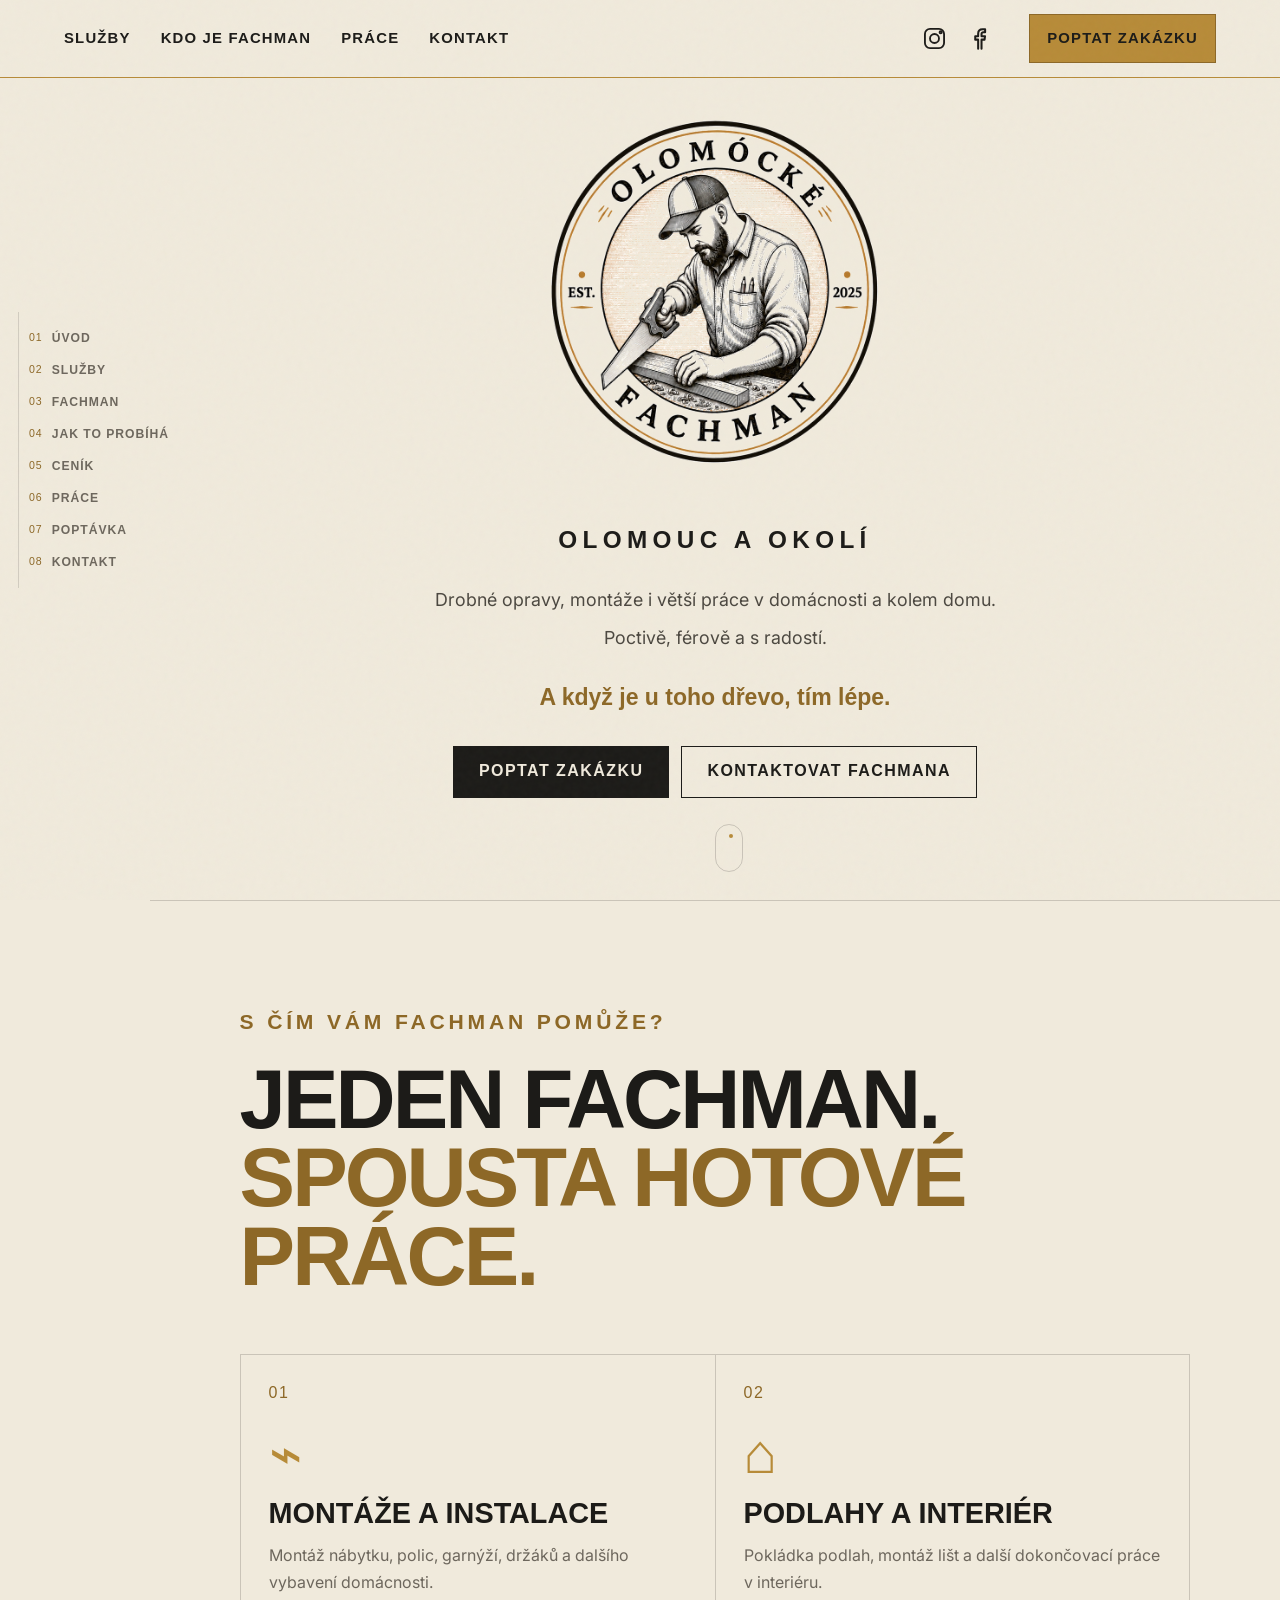
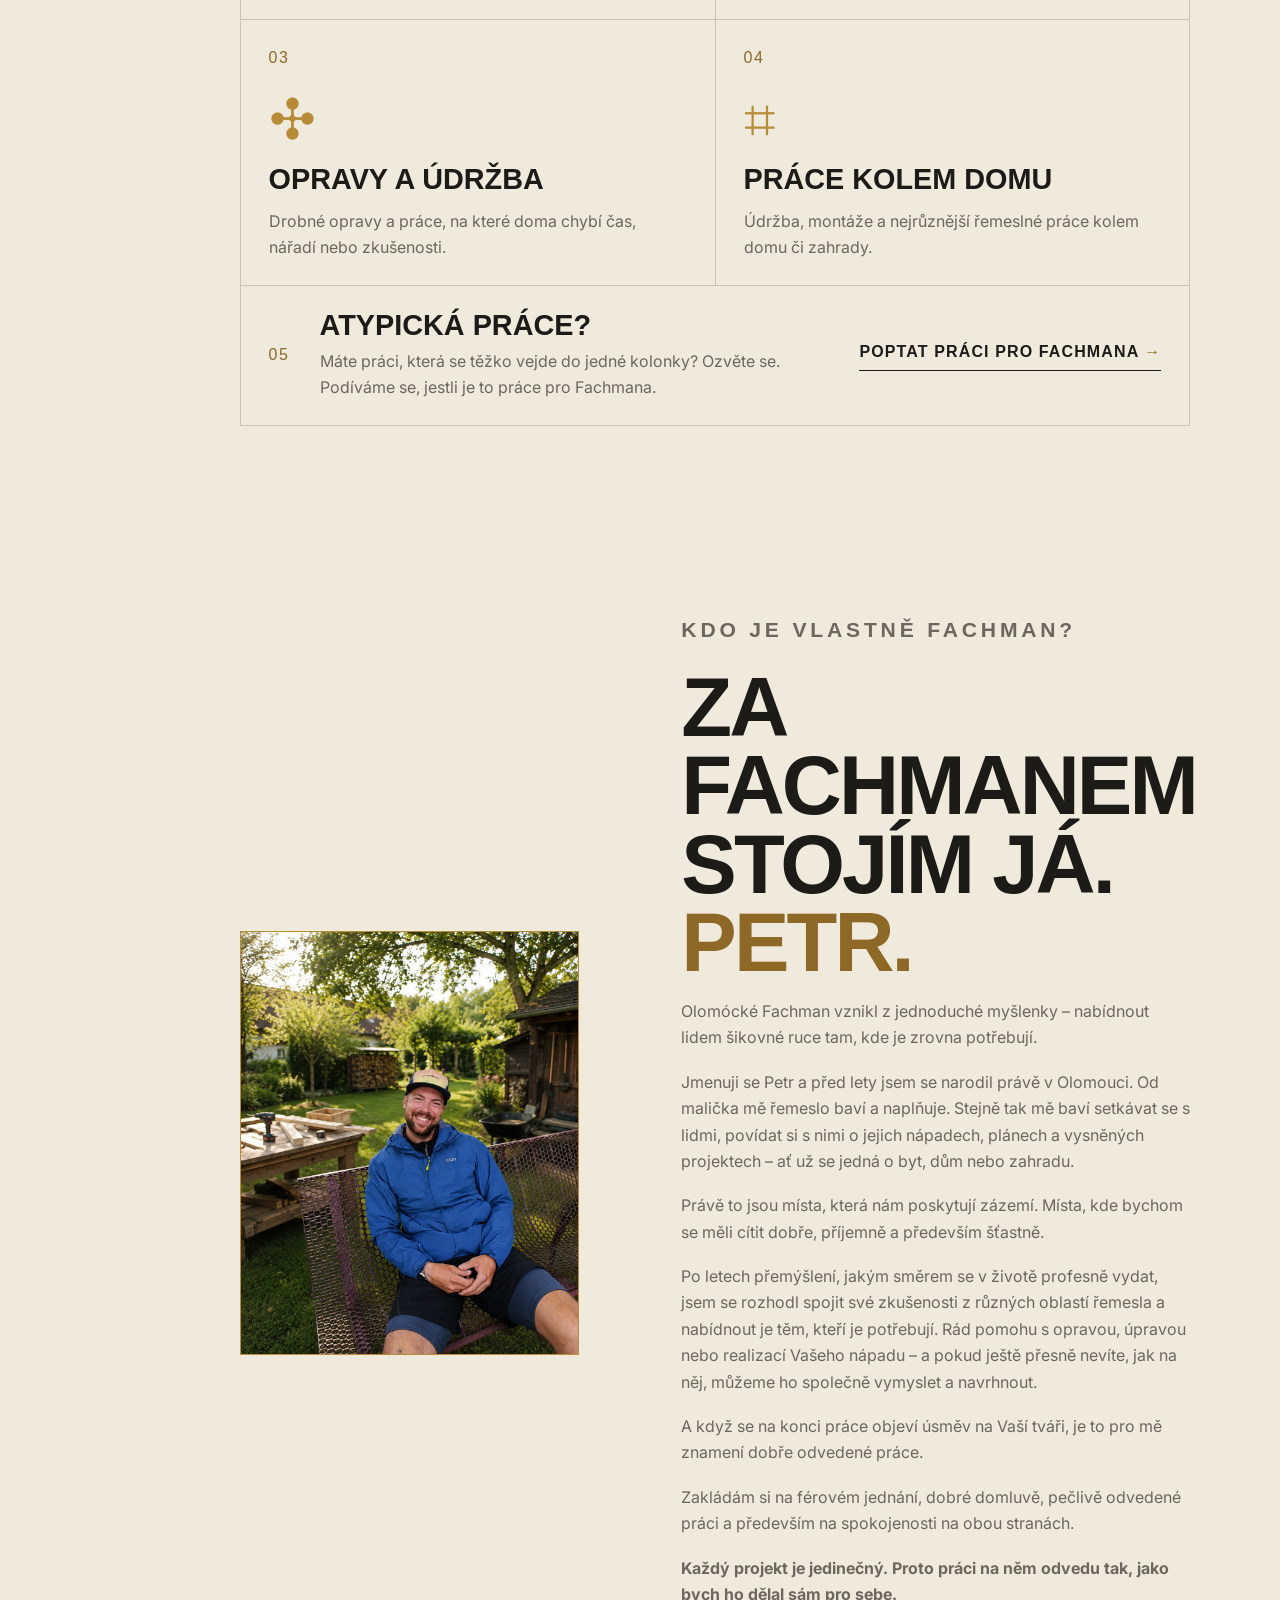
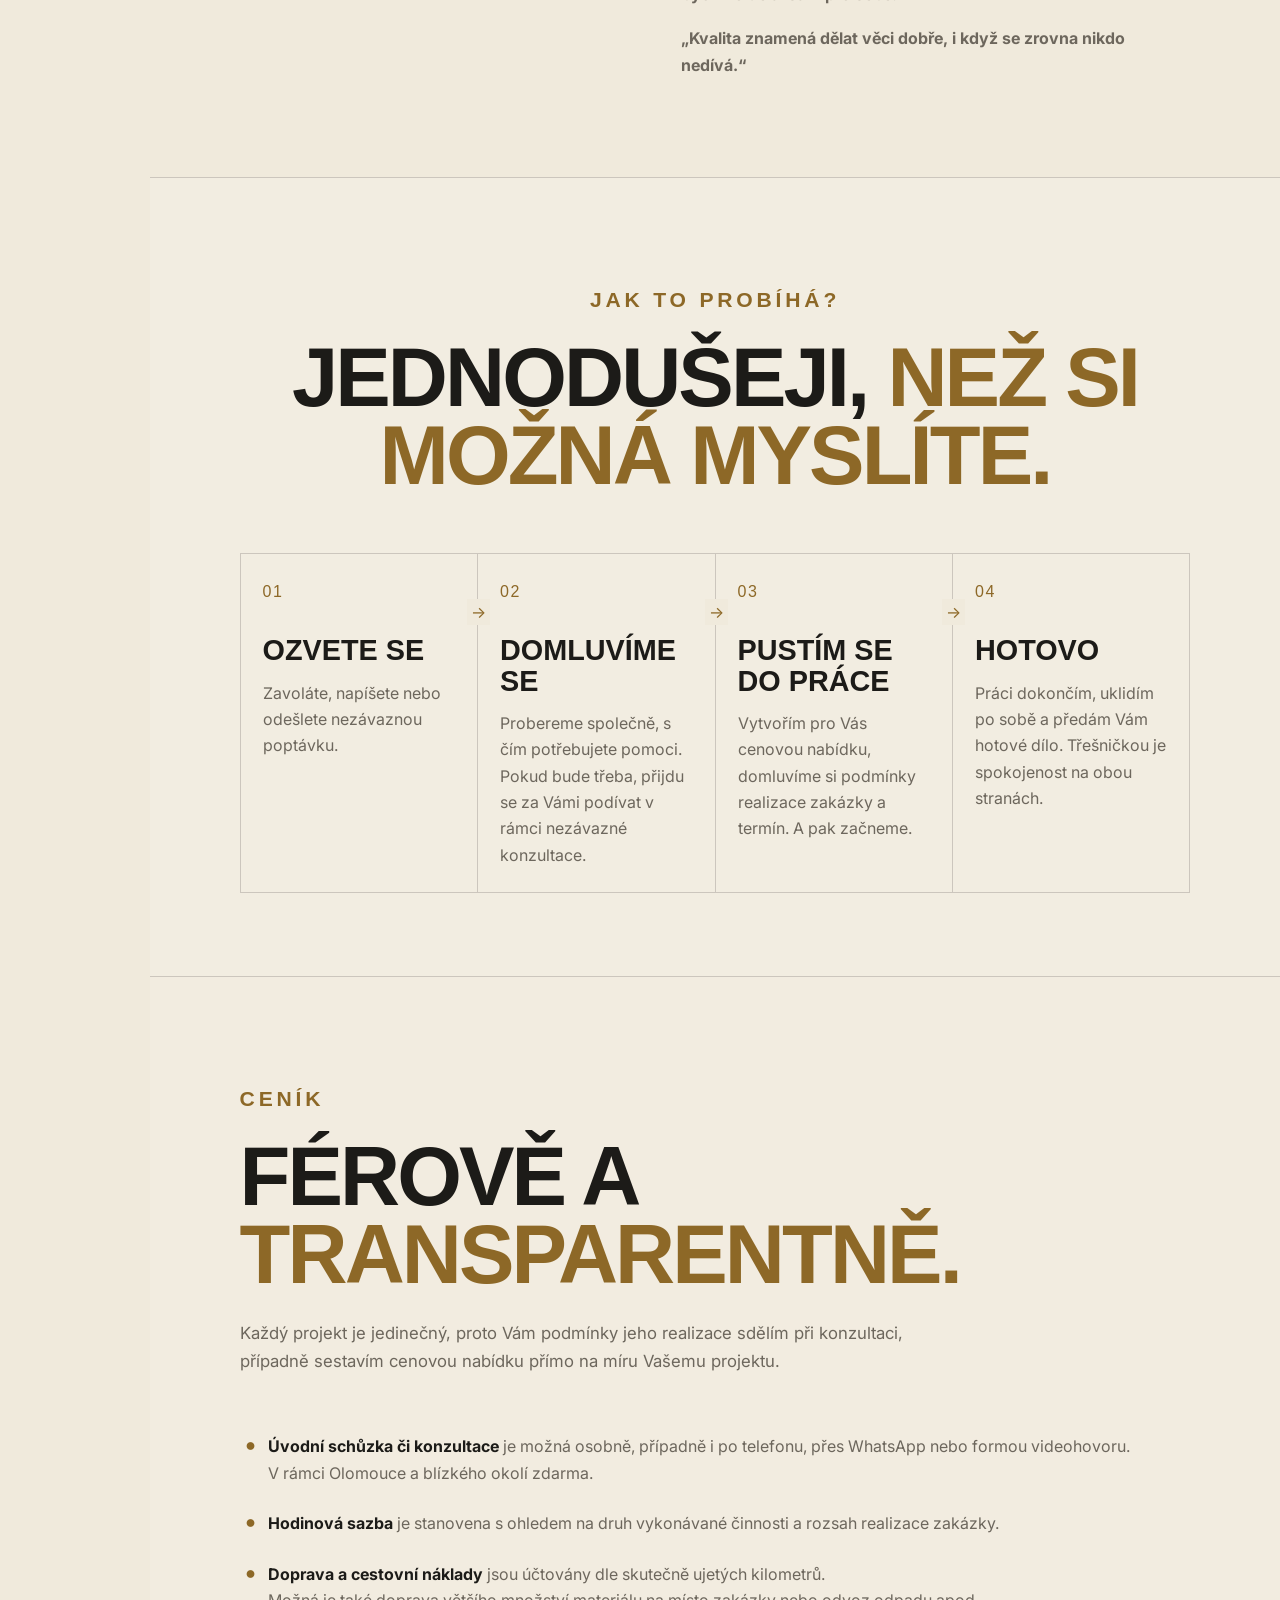
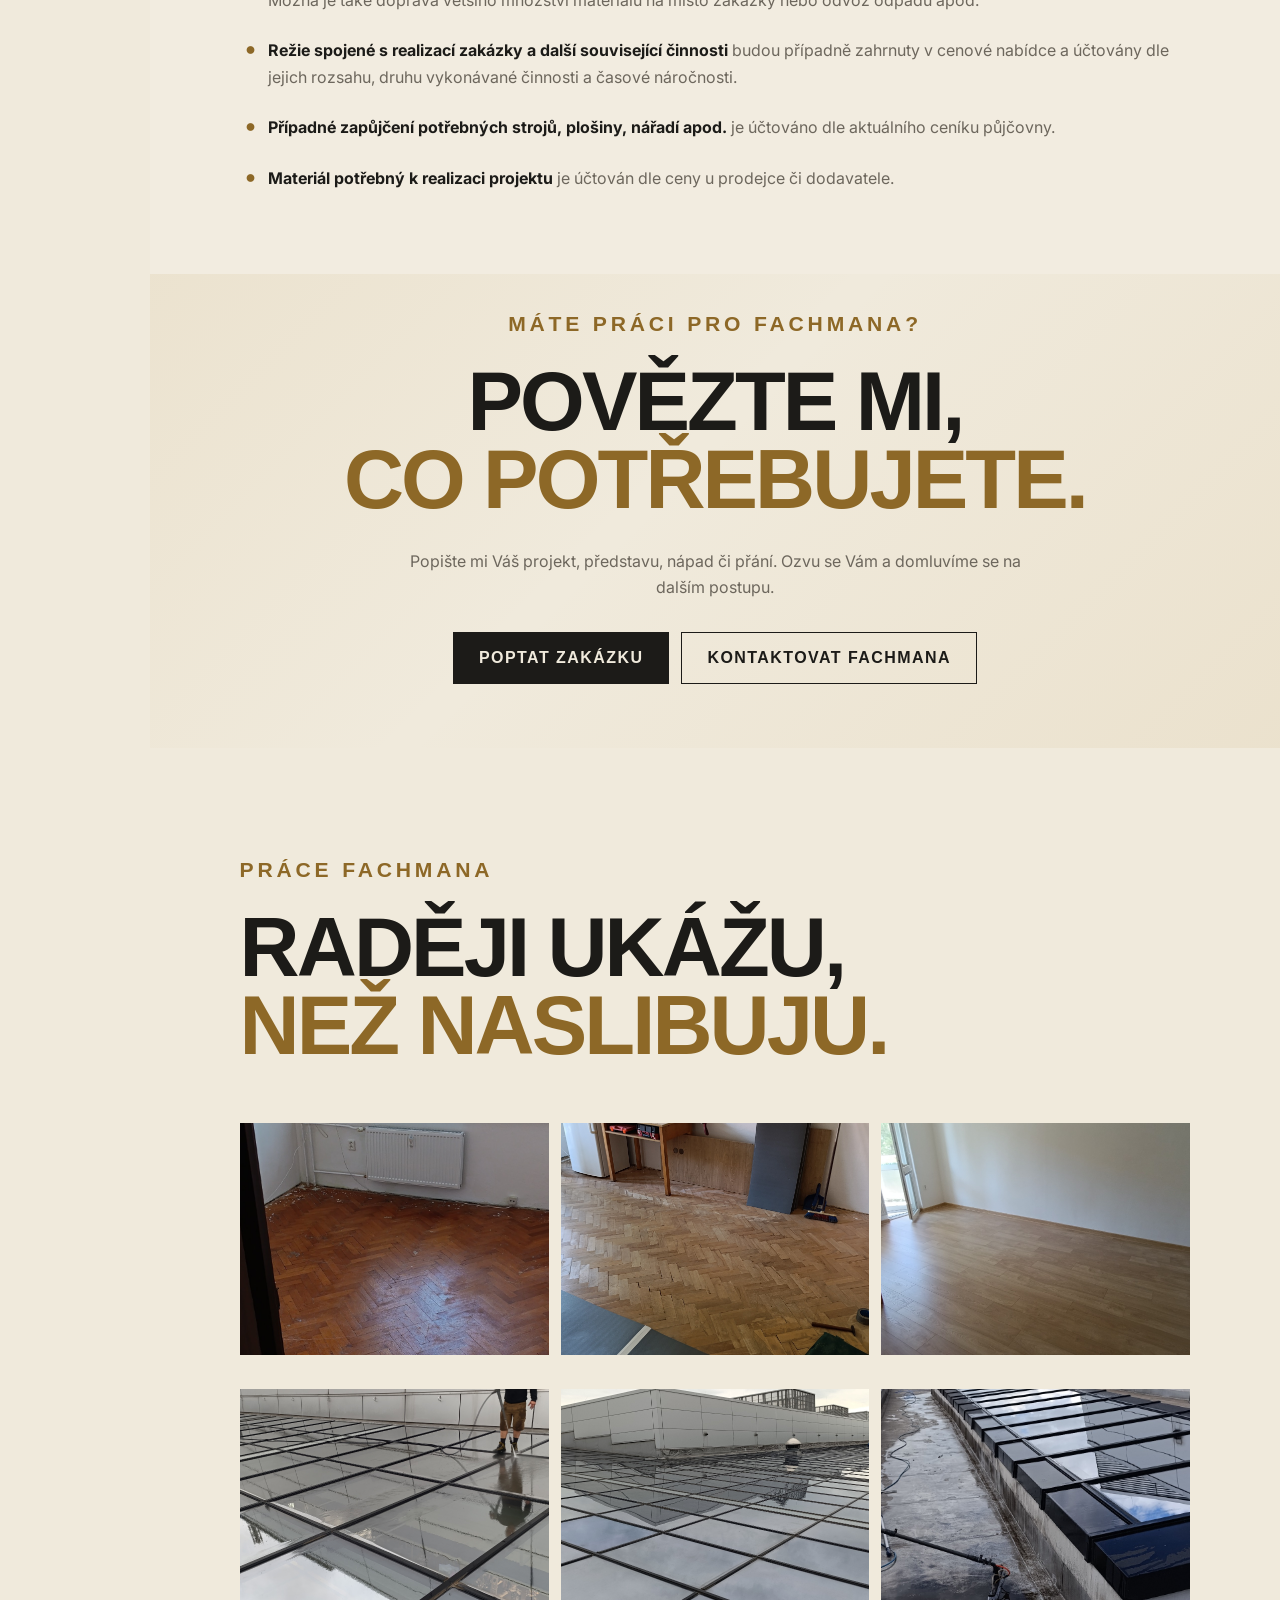
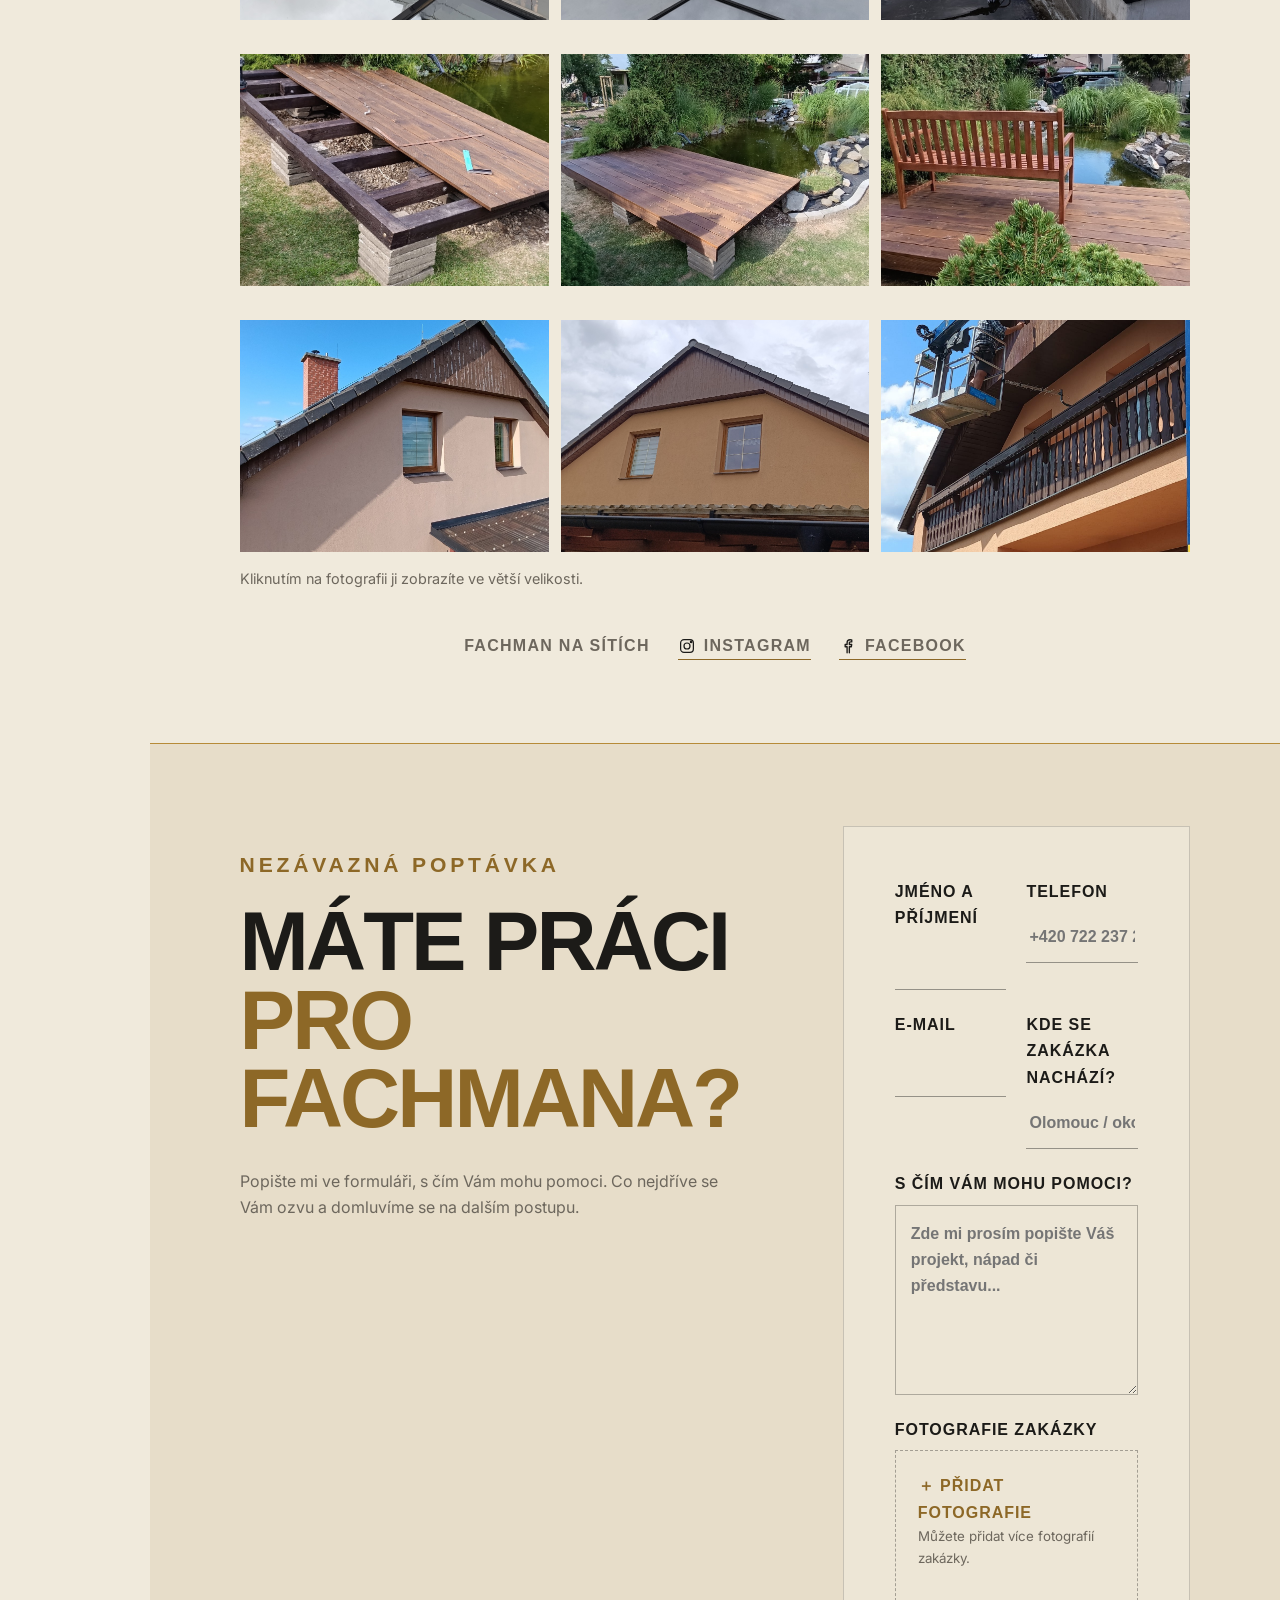
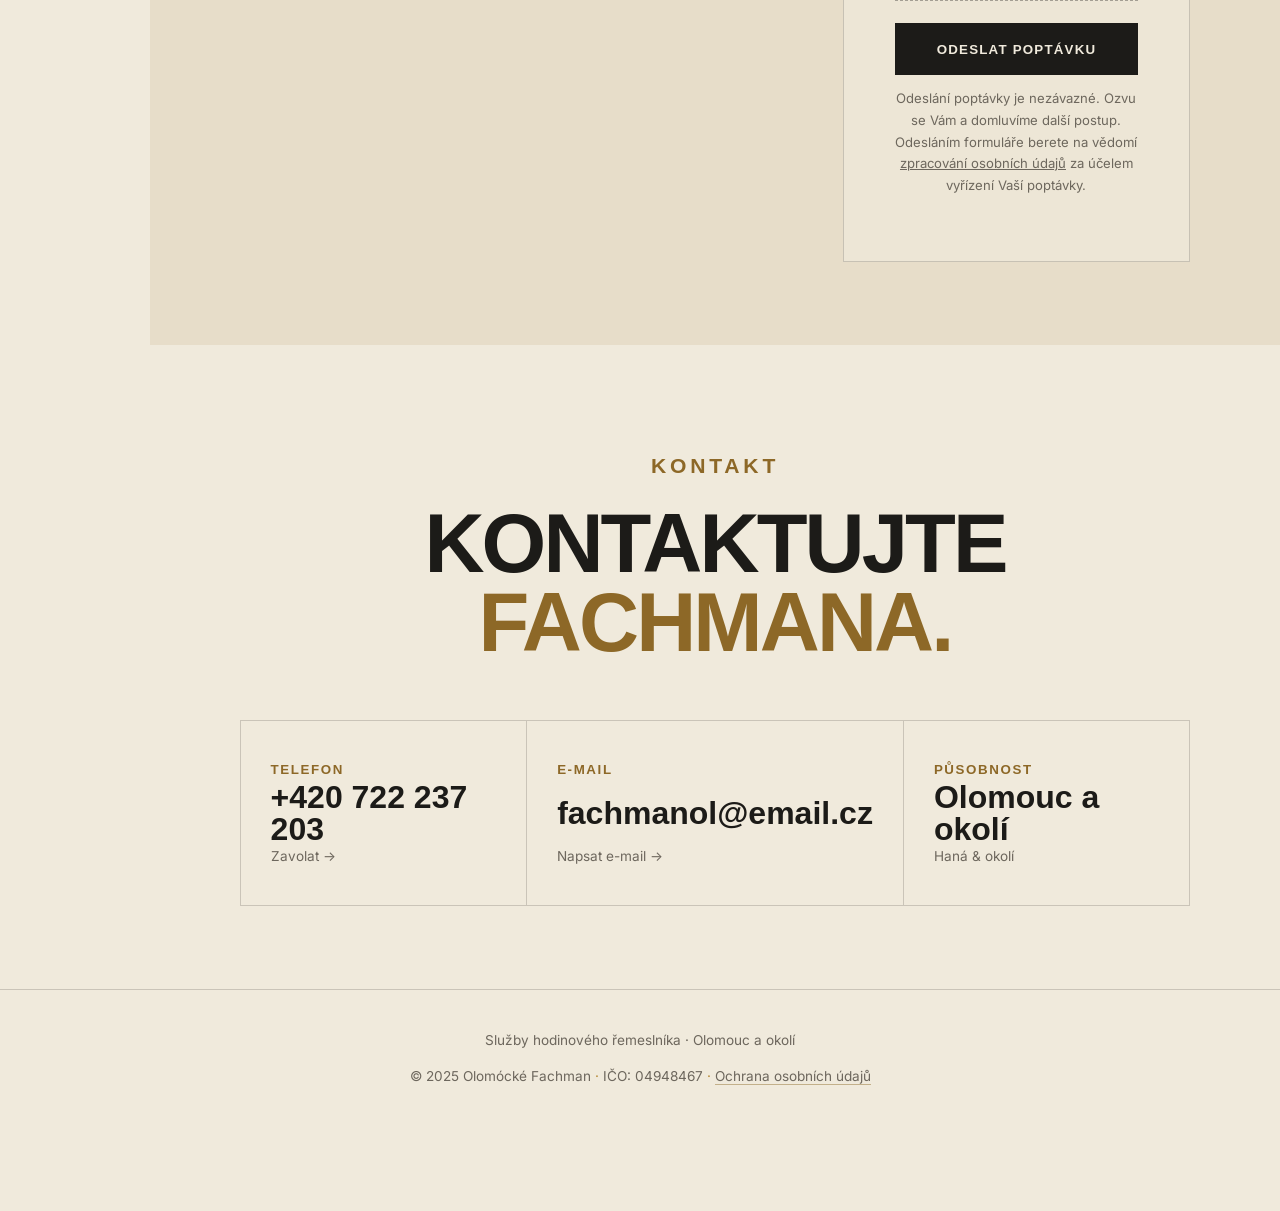
==== commit 0e88a081: "Update index.html" ====
--- a/index.html
+++ b/index.html
@@ -2,74 +2,264 @@
 <html lang="cs">
 <head>
   <meta charset="utf-8">
-  <meta name="viewport" content="width=device-width, initial-scale=1, viewport-fit=cover">
-  <meta name="theme-color" content="#f0eadc">
-  <meta name="description" content="Digitální vizitka – Petr Grygárek, Olomócké Fachman. Hodinový řemeslník pro Olomouc a okolí.">
-  <meta name="apple-mobile-web-app-capable" content="yes">
-  <meta name="apple-mobile-web-app-status-bar-style" content="default">
-  <link rel="manifest" href="manifest.webmanifest">
-  <link rel="icon" href="logo-v03.png">
+  <meta name="viewport" content="width=device-width, initial-scale=1">
+  <meta name="description" content="Olomócké Fachman – služby hodinového řemeslníka v Olomouci a okolí. Montáže, podlahy, opravy, údržba a práce kolem domu.">
+  <title>Olomócké Fachman | Hodinový řemeslník Olomouc</title>
   <link rel="preconnect" href="https://fonts.googleapis.com">
   <link rel="preconnect" href="https://fonts.gstatic.com" crossorigin>
   <link href="https://fonts.googleapis.com/css2?family=Barlow+Condensed:wght@500;600;700;800&family=Inter:wght@400;500;600;700&display=swap" rel="stylesheet">
-  <link rel="stylesheet" href="../style.css">
-  <title>Petr Grygárek | Olomócké Fachman</title>
+  <link rel="stylesheet" href="style.css">
 </head>
-<body class="vizitka-body">
-  <main class="vizitka-page">
-    <section class="vizitka-shell" aria-label="Digitální vizitka Petr Grygárek – Olomócké Fachman">
-      <a class="vizitka-back" href="../" aria-label="Zpět na web">← Web</a>
-
-      <div class="vizitka-topline" aria-hidden="true"></div>
-      <img class="vizitka-brandmark" src="logo-v03.png" alt="Olomócké Fachman">
-
-      <div class="vizitka-identity">
-        <div class="vizitka-person">Petr Grygárek</div>
-        <div class="vizitka-brandname">Olomócké fachman</div>
-        <div class="vizitka-job">Hodinový řemeslník v Olomouci a okolí</div>
-        <div class="vizitka-area">Dům - Byt - Zahrada</div>
-      </div>
-
-
-      <div class="vizitka-actions">
-        <a class="vizitka-action" href="tel:+420722237203" aria-label="Zavolat">
-          <svg viewBox="0 0 24 24" aria-hidden="true"><path d="M6.6 10.8c1.6 3.1 3.5 4.9 6.6 6.6l2.2-2.2c.3-.3.7-.4 1.1-.2 1 .3 2 .5 3 .5.6 0 1 .4 1 1V20c0 .6-.4 1-1 1C11.5 21 3 12.5 3 2.5c0-.6.4-1 1-1h3.5c.6 0 1 .4 1 1 0 1 .2 2 .5 3 .1.4 0 .8-.2 1.1l-2.2 2.2Z"/></svg>
-          <strong>Zavolat</strong>
+<body>
+  <div class="paper-noise" aria-hidden="true"></div>
+
+  <header class="site-header" id="top">
+    <a class="mobile-brand" href="#uvod" aria-label="Olomócké Fachman – úvod">Olomócké Fachman</a>
+    <nav class="desktop-nav" aria-label="Hlavní navigace">
+      <a href="#sluzby">Služby</a>
+      <a href="#o-mne">Kdo je Fachman</a>
+      <a href="#realizace">Práce</a>
+      <a href="#kontakt">Kontakt</a>
+    </nav>
+    <div class="header-socials" aria-label="Sociální sítě">
+      <a href="https://www.instagram.com/olomocke.fachman/" target="_blank" rel="noopener noreferrer" aria-label="Instagram">
+        <svg viewBox="0 0 24 24" aria-hidden="true"><rect x="3.5" y="3.5" width="17" height="17" rx="4.5"></rect><circle cx="12" cy="12" r="4"></circle><circle cx="17.5" cy="6.5" r="1"></circle></svg>
+      </a>
+      <a href="https://www.facebook.com/olomockefachman/" target="_blank" rel="noopener noreferrer" aria-label="Facebook">
+        <svg viewBox="0 0 24 24" aria-hidden="true"><path d="M13.8 21v-8h2.7l.4-3h-3.1V8.1c0-.9.3-1.6 1.7-1.6H17V3.8c-.3 0-1.2-.1-2.3-.1-2.3 0-3.9 1.4-3.9 4v2.3H8.2v3h2.6v8"></path></svg>
+      </a>
+    </div>
+    <a class="header-cta" href="#poptavka">Poptat zakázku</a>
+  </header>
+
+  <main>
+    <section class="hero section" id="uvod">
+      <div class="hero-rule rule-top"></div>
+      <div class="hero-inner reveal">
+        <img class="hero-logo" src="assets/logo-v03.png" alt="Olomócké Fachman – služby hodinového řemeslníka">
+        <p class="eyebrow hero-locality">Olomouc a okolí</p>
+        <p class="hero-copy"><span>Drobné opravy, montáže i větší práce v domácnosti a kolem domu.</span><span>Poctivě, férově a s radostí.</span></p>
+        <p class="wood-note">A když je u toho dřevo, tím lépe.</p>
+        <div class="hero-actions">
+          <a class="btn btn-primary" href="#poptavka">Poptat zakázku</a>
+          <a class="btn btn-ghost" href="#kontakt">Kontaktovat Fachmana</a>
+        </div>
+      </div>
+      <a class="scroll-cue" href="#sluzby" aria-label="Pokračovat na služby"><span></span></a>
+    </section>
+
+    <section class="section services" id="sluzby">
+      <div class="section-head reveal">
+        <p class="kicker">S čím vám Fachman pomůže?</p>
+        <h2>Jeden Fachman.<br><em>Spousta hotové práce.</em></h2>
+      </div>
+
+      <div class="service-grid">
+        <article class="service-card reveal">
+          <span class="number">01</span>
+          <div class="line-icon" aria-hidden="true">⌁</div>
+          <h3>Montáže a instalace</h3>
+          <p>Montáž nábytku, polic, garnýží, držáků a dalšího vybavení domácnosti.</p>
+        </article>
+        <article class="service-card reveal">
+          <span class="number">02</span>
+          <div class="line-icon" aria-hidden="true">⌂</div>
+          <h3>Podlahy a interiér</h3>
+          <p>Pokládka podlah, montáž lišt a další dokončovací práce v interiéru.</p>
+        </article>
+        <article class="service-card reveal">
+          <span class="number">03</span>
+          <div class="line-icon" aria-hidden="true">✣</div>
+          <h3>Opravy a údržba</h3>
+          <p>Drobné opravy a práce, na které doma chybí čas, nářadí nebo zkušenosti.</p>
+        </article>
+        <article class="service-card reveal">
+          <span class="number">04</span>
+          <div class="line-icon" aria-hidden="true">⌗</div>
+          <h3>Práce kolem domu</h3>
+          <p>Údržba, montáže a nejrůznější řemeslné práce kolem domu či zahrady.</p>
+        </article>
+        <article class="service-card service-wide reveal">
+          <span class="number">05</span>
+          <div>
+            <h3>Atypická práce?</h3>
+            <p>Máte práci, která se těžko vejde do jedné kolonky? Ozvěte se. Podíváme se, jestli je to práce pro Fachmana.</p>
+          </div>
+          <a class="text-link" href="#poptavka">Poptat práci pro Fachmana <span>→</span></a>
+        </article>
+      </div>
+    </section>
+
+    <section class="section about" id="o-mne">
+      <div class="about-mark reveal">
+        <div class="profile-photo">
+          <img src="assets/profile-petr.png" alt="Petr – Olomócké Fachman">
+        </div>
+      </div>
+      <div class="about-copy reveal">
+        <p class="kicker">Kdo je vlastně Fachman?</p>
+        <h2>Za Fachmanem<br>stojím já. <em>Petr.</em></h2>
+        <p>Olomócké Fachman vznikl z jednoduché myšlenky – nabídnout lidem šikovné ruce tam, kde je zrovna potřebují.</p>
+        <p>Jmenuji se Petr a před lety jsem se narodil právě v Olomouci. Od malička mě řemeslo baví a naplňuje. Stejně tak mě baví setkávat se s lidmi, povídat si s nimi o jejich nápadech, plánech a vysněných projektech – ať už se jedná o byt, dům nebo zahradu.</p>
+        <p>Právě to jsou místa, která nám poskytují zázemí. Místa, kde bychom se měli cítit dobře, příjemně a především šťastně.</p>
+        <p>Po letech přemýšlení, jakým směrem se v životě profesně vydat, jsem se rozhodl spojit své zkušenosti z různých oblastí řemesla a nabídnout je těm, kteří je potřebují. Rád pomohu s opravou, úpravou nebo realizací Vašeho nápadu – a pokud ještě přesně nevíte, jak na něj, můžeme ho společně vymyslet a navrhnout.</p>
+        <p>A když se na konci práce objeví úsměv na Vaší tváři, je to pro mě znamení dobře odvedené práce.</p>
+        <p>Zakládám si na férovém jednání, dobré domluvě, pečlivě odvedené práci a především na spokojenosti na obou stranách.</p>
+        <p class="about-emphasis"><strong>Každý projekt je jedinečný. Proto práci na něm odvedu tak, jako bych ho dělal sám pro sebe.</strong></p>
+        <p class="about-emphasis"><strong>„Kvalita znamená dělat věci dobře, i když se zrovna nikdo nedívá.“</strong></p>
+      </div>
+    </section>
+
+    <section class="section process" id="jak-to-probiha">
+      <div class="section-head centered reveal">
+        <p class="kicker">Jak to probíhá?</p>
+        <h2 class="process-subtitle"><span>Jednodušeji,</span> <em>než si možná myslíte.</em></h2>
+      </div>
+      <div class="process-grid">
+        <article class="step reveal"><span>01</span><h3>Ozvete se</h3><p>Zavoláte, napíšete nebo odešlete nezávaznou poptávku.</p></article>
+        <article class="step reveal"><span>02</span><h3>Domluvíme se</h3><p>Probereme společně, s čím potřebujete pomoci. Pokud bude třeba, přijdu se za Vámi podívat v rámci nezávazné konzultace.</p></article>
+        <article class="step reveal"><span>03</span><h3>Pustím se do práce</h3><p>Vytvořím pro Vás cenovou nabídku, domluvíme si podmínky realizace zakázky a termín. A pak začneme.</p></article>
+        <article class="step reveal"><span>04</span><h3>Hotovo</h3><p>Práci dokončím, uklidím po sobě a předám Vám hotové dílo. Třešničkou je spokojenost na obou stranách.</p></article>
+      </div>
+    </section>
+
+    <section class="section pricing" id="cenik">
+      <div class="section-head reveal">
+        <p class="kicker">Ceník</p>
+        <h2>Férově a <em>transparentně.</em></h2>
+        <p class="pricing-intro">Každý projekt je jedinečný, proto Vám podmínky jeho realizace sdělím při konzultaci, případně sestavím cenovou nabídku přímo na míru Vašemu projektu.</p>
+      </div>
+      <div class="pricing-list reveal">
+        <div class="pricing-bullet"><strong>Úvodní schůzka či konzultace</strong> je možná osobně, případně i po telefonu, přes WhatsApp nebo formou videohovoru.<br>V rámci Olomouce a blízkého okolí zdarma.</div>
+        <div class="pricing-bullet"><strong>Hodinová sazba</strong> je stanovena s ohledem na druh vykonávané činnosti a rozsah realizace zakázky.</div>
+        <div class="pricing-bullet"><strong>Doprava a cestovní náklady</strong> jsou účtovány dle skutečně ujetých kilometrů.<br>Možná je také doprava většího množství materiálu na místo zakázky nebo odvoz odpadu apod.</div>
+        <div class="pricing-bullet"><strong>Režie spojené s realizací zakázky a další související činnosti</strong> budou případně zahrnuty v cenové nabídce a účtovány dle jejich rozsahu, druhu vykonávané činnosti a časové náročnosti.</div>
+        <div class="pricing-bullet"><strong>Případné zapůjčení potřebných strojů, plošiny, nářadí apod.</strong> je účtováno dle aktuálního ceníku půjčovny.</div>
+        <div class="pricing-bullet"><strong>Materiál potřebný k realizaci projektu</strong> je účtován dle ceny u prodejce či dodavatele.</div>
+      </div>
+    </section>
+
+    <section class="section quick-action">
+      <div class="quick-inner reveal">
+        <p class="kicker">Máte práci pro Fachmana?</p>
+        <h2>Povězte mi,<br><em>co potřebujete.</em></h2>
+        <p>Popište mi Váš projekt, představu, nápad či přání. Ozvu se Vám a domluvíme se na dalším postupu.</p>
+        <div class="hero-actions">
+          <a class="btn btn-primary" href="#poptavka">Poptat zakázku</a>
+          <a class="btn btn-ghost" href="#kontakt">Kontaktovat Fachmana</a>
+        </div>
+      </div>
+    </section>
+
+    <section class="section work" id="realizace">
+      <div class="section-head reveal">
+        <p class="kicker">Práce Fachmana</p>
+        <h2>Raději ukážu,<br><em>než naslibuju.</em></h2>
+      </div>
+      <div class="portfolio-grid reveal">
+        <div class="portfolio-job">
+          <button class="portfolio-photo"><img src="assets/portfolio/podlahy-01-pred.jpg" alt="Realizace podlahy – před" loading="lazy"></button>
+          <button class="portfolio-photo"><img src="assets/portfolio/podlahy-02-prubeh.jpg" alt="Realizace podlahy – průběh" loading="lazy"></button>
+          <button class="portfolio-photo"><img src="assets/portfolio/podlahy-03-po.jpg" alt="Realizace podlahy – po" loading="lazy"></button>
+        </div>
+        <div class="portfolio-job">
+          <button class="portfolio-photo"><img src="assets/portfolio/svetliky-01.jpg" alt="Čištění střešních oken a světlíků" loading="lazy"></button>
+          <button class="portfolio-photo"><img src="assets/portfolio/svetliky-02.jpg" alt="Čištění střešních oken a světlíků" loading="lazy"></button>
+          <button class="portfolio-photo"><img src="assets/portfolio/svetliky-03.jpg" alt="Čištění střešních oken a světlíků" loading="lazy"></button>
+        </div>
+        <div class="portfolio-job">
+          <button class="portfolio-photo"><img src="assets/portfolio/molo-01.jpg" alt="Realizace zahradního mola – rozpracovaná stavba" loading="lazy"></button>
+          <button class="portfolio-photo"><img src="assets/portfolio/molo-02.jpg" alt="Realizace zahradního mola – hotové molo" loading="lazy"></button>
+          <button class="portfolio-photo"><img src="assets/portfolio/molo-03.jpg" alt="Realizace zahradního mola – hotové molo s lavičkou" loading="lazy"></button>
+        </div>
+        <div class="portfolio-job">
+          <button class="portfolio-photo"><img src="assets/portfolio/nater-podbit-01.jpg" alt="Nátěr podbití a štítů střechy rodinného domu – před realizací" loading="lazy"></button>
+          <button class="portfolio-photo"><img src="assets/portfolio/nater-podbit-02.jpg" alt="Nátěr podbití a štítů střechy rodinného domu – před realizací" loading="lazy"></button>
+          <button class="portfolio-photo"><img src="assets/portfolio/nater-podbit-03.jpg" alt="Nátěr podbití a štítů střechy rodinného domu – práce z plošiny" loading="lazy"></button>
+        </div>
+      </div>
+      <p class="gallery-note">Kliknutím na fotografii ji zobrazíte ve větší velikosti.</p>
+      <div class="lightbox" id="lightbox" aria-hidden="true">
+        <button class="lightbox-close" type="button" aria-label="Zavřít fotografii">×</button>
+        <img id="lightboxImage" src="" alt="">
+      </div>
+      <div class="socials reveal">
+        <span>Fachman na sítích</span>
+        <a href="https://www.instagram.com/olomocke.fachman/" target="_blank" rel="noopener noreferrer">
+          <svg viewBox="0 0 24 24" aria-hidden="true"><rect x="3.5" y="3.5" width="17" height="17" rx="4.5"></rect><circle cx="12" cy="12" r="4"></circle><circle cx="17.5" cy="6.5" r="1"></circle></svg>
+          <span>Instagram</span>
         </a>
-        <a class="vizitka-action" href="sms:+420722237203" aria-label="Poslat SMS">
-          <svg viewBox="0 0 24 24" aria-hidden="true"><path d="M4 4h16c1.1 0 2 .9 2 2v9c0 1.1-.9 2-2 2H9l-5 4v-4H4c-1.1 0-2-.9-2-2V6c0-1.1.9-2 2-2Zm3 5v2h10V9H7Zm0 3v2h7v-2H7Z"/></svg>
-          <strong>Poslat SMS</strong>
+        <a href="https://www.facebook.com/olomockefachman/" target="_blank" rel="noopener noreferrer">
+          <svg viewBox="0 0 24 24" aria-hidden="true"><path d="M13.8 21v-8h2.7l.4-3h-3.1V8.1c0-.9.3-1.6 1.7-1.6H17V3.8c-.3 0-1.2-.1-2.3-.1-2.3 0-3.9 1.4-3.9 4v2.3H8.2v3h2.6v8"></path></svg>
+          <span>Facebook</span>
         </a>
-        <a class="vizitka-action" href="mailto:fachmanol@email.cz" aria-label="E-mail">
-          <svg viewBox="0 0 24 24" aria-hidden="true"><path d="M3 5h18c1.1 0 2 .9 2 2v10c0 1.1-.9 2-2 2H3c-1.1 0-2-.9-2-2V7c0-1.1.9-2 2-2Zm0 3v.4l9 5.7 9-5.7V8l-9 5.7L3 8Z"/></svg>
-          <strong>E-mail</strong>
-        </a>
-        <a class="vizitka-action" href="https://www.olomockefachman.cz/" aria-label="Web">
-          <svg viewBox="0 0 24 24" aria-hidden="true"><path d="M12 2 4 9v12h6v-7h4v7h6V9l-8-7Zm0 2.6 5.5 4.8V19h-2v-7H8.5v7h-2V9.4L12 4.6Z"/></svg>
-          <strong>Web</strong>
-        </a>
-      </div>
-
-      <div class="vizitka-socials" aria-label="Sociální sítě">
-        <a href="https://www.facebook.com/olomockefachman/" target="_blank" rel="noopener noreferrer" aria-label="Facebook">
-          <svg viewBox="0 0 24 24" aria-hidden="true"><path d="M14 8h3V4h-3c-2.8 0-5 2.2-5 5v3H6v4h3v6h4v-6h3.2l.8-4H13V9c0-.6.4-1 1-1Z"/></svg><span>Facebook</span>
-        </a>
-        <a href="https://www.instagram.com/olomocke.fachman/" target="_blank" rel="noopener noreferrer" aria-label="Instagram">
-          <svg viewBox="0 0 24 24" aria-hidden="true"><path d="M7 2h10a5 5 0 0 1 5 5v10a5 5 0 0 1-5 5H7a5 5 0 0 1-5-5V7a5 5 0 0 1 5-5Zm0 2a3 3 0 0 0-3 3v10a3 3 0 0 0 3 3h10a3 3 0 0 0 3-3V7a3 3 0 0 0-3-3H7Zm5 3.5A4.5 4.5 0 1 1 7.5 12 4.5 4.5 0 0 1 12 7.5Zm0 2A2.5 2.5 0 1 0 14.5 12 2.5 2.5 0 0 0 12 9.5ZM17.5 6.5A1 1 0 1 1 16.5 7.5a1 1 0 0 1 1-1Z"/></svg><span>Instagram</span>
-        </a>
-      </div>
-
-      <button class="vizitka-save" id="saveContact" type="button">
-        <span class="save-icon">＋</span><span>Uložit do kontaktů</span>
-      </button>
-
-      <div class="vizitka-contact-info">
-        <a href="mailto:fachmanol@email.cz">fachmanol@email.cz</a>
-        <a href="tel:+420722237203">+420 722 237 203</a>
-        <span>IČO: 04948467</span>
+      </div>
+    </section>
+
+    <section class="section inquiry" id="poptavka">
+      <div class="inquiry-copy reveal">
+        <p class="kicker">Nezávazná poptávka</p>
+        <h2>Máte práci<br><em>pro Fachmana?</em></h2>
+        <p>Popište mi ve formuláři, s čím Vám mohu pomoci. Co nejdříve se Vám ozvu a domluvíme se na dalším postupu.</p>
+      </div>
+      <form class="inquiry-form reveal" id="inquiryForm">
+        <div class="field-row">
+          <label>Jméno a příjmení<input type="text" name="fi-sender-fullName" autocomplete="name" required></label>
+          <label>Telefon<input type="tel" name="fi-sender-phone" autocomplete="tel" placeholder="+420 722 237 203" title="České i zahraniční číslo, např. +420 722 237 203." required></label>
+        </div>
+        <div class="field-row">
+          <label>E-mail<input type="email" name="fi-sender-email" autocomplete="email" required></label>
+          <label>Kde se zakázka nachází?<input type="text" name="fi-text-jobLocation" placeholder="Olomouc / okolí"></label>
+        </div>
+        <label>S čím Vám mohu pomoci?<textarea name="fi-text-message" rows="6" placeholder="Zde mi prosím popište Váš projekt, nápad či představu..." required></textarea></label>
+        <label class="file-field">Fotografie zakázky
+          <input type="file" name="fi-file-photos[]" accept="image/*" multiple>
+          <span class="file-box"><b>＋ Přidat fotografie</b><small>Můžete přidat více fotografií zakázky.</small><small class="file-selected" id="fileSelected" aria-live="polite"></small></span>
+        </label>
+        <button class="btn btn-primary form-submit" type="submit">Odeslat poptávku</button>
+        <p class="form-note">Odeslání poptávky je nezávazné. Ozvu se Vám a domluvíme další postup.<br>Odesláním formuláře berete na vědomí <a href="ochrana-osobnich-udaju.html">zpracování osobních údajů</a> za účelem vyřízení Vaší poptávky.</p>
+        <div class="form-success" id="formSuccess" role="status" aria-live="polite">
+          <strong>Díky! Poptávka je u Fachmana.</strong>
+          <span>Poptávka byla úspěšně odeslána. Ozvu se Vám co nejdříve.</span>
+        </div>
+      </form>
+    </section>
+
+    <section class="section contact" id="kontakt">
+      <div class="section-head centered reveal">
+        <p class="kicker">Kontakt</p>
+        <h2>Kontaktujte<br><em>Fachmana.</em></h2>
+      </div>
+      <div class="contact-grid reveal">
+        <a class="contact-card" href="tel:+420722237203"><small>Telefon</small><strong>+420 722 237 203</strong><span>Zavolat →</span></a>
+        <a class="contact-card" href="mailto:fachmanol@email.cz"><small>E-mail</small><strong>fachmanol@email.cz</strong><span>Napsat e-mail →</span></a>
+        <div class="contact-card"><small>Působnost</small><strong>Olomouc a okolí</strong><span>Haná & okolí</span></div>
       </div>
     </section>
   </main>
-  <script src="app.js"></script>
+
+  <footer>
+    <p>Služby hodinového řemeslníka · Olomouc a okolí</p>
+    <p>© 2025 Olomócké Fachman <span>·</span> IČO: 04948467 <span>·</span> <a href="ochrana-osobnich-udaju.html">Ochrana osobních údajů</a></p>
+  </footer>
+
+  <nav class="side-nav" aria-label="Navigace sekcemi">
+    <a href="#uvod" data-section="uvod"><span>01</span><b>Úvod</b></a>
+    <a href="#sluzby" data-section="sluzby"><span>02</span><b>Služby</b></a>
+    <a href="#o-mne" data-section="o-mne"><span>03</span><b>Fachman</b></a>
+    <a href="#jak-to-probiha" data-section="jak-to-probiha"><span>04</span><b>Jak to probíhá</b></a>
+    <a href="#cenik" data-section="cenik"><span>05</span><b>Ceník</b></a>
+    <a href="#realizace" data-section="realizace"><span>06</span><b>Práce</b></a>
+    <a href="#poptavka" data-section="poptavka"><span>07</span><b>Poptávka</b></a>
+    <a href="#kontakt" data-section="kontakt"><span>08</span><b>Kontakt</b></a>
+  </nav>
+
+  <div class="mobile-actionbar" aria-label="Rychlé akce">
+    <a href="tel:+420722237203">Zavolat</a>
+    <a href="#poptavka">Poptat zakázku</a>
+  </div>
+
+  <script src="https://forminit.com/sdk/v1/forminit.js"></script>
+  <script src="script.js"></script>
 </body>
 </html>
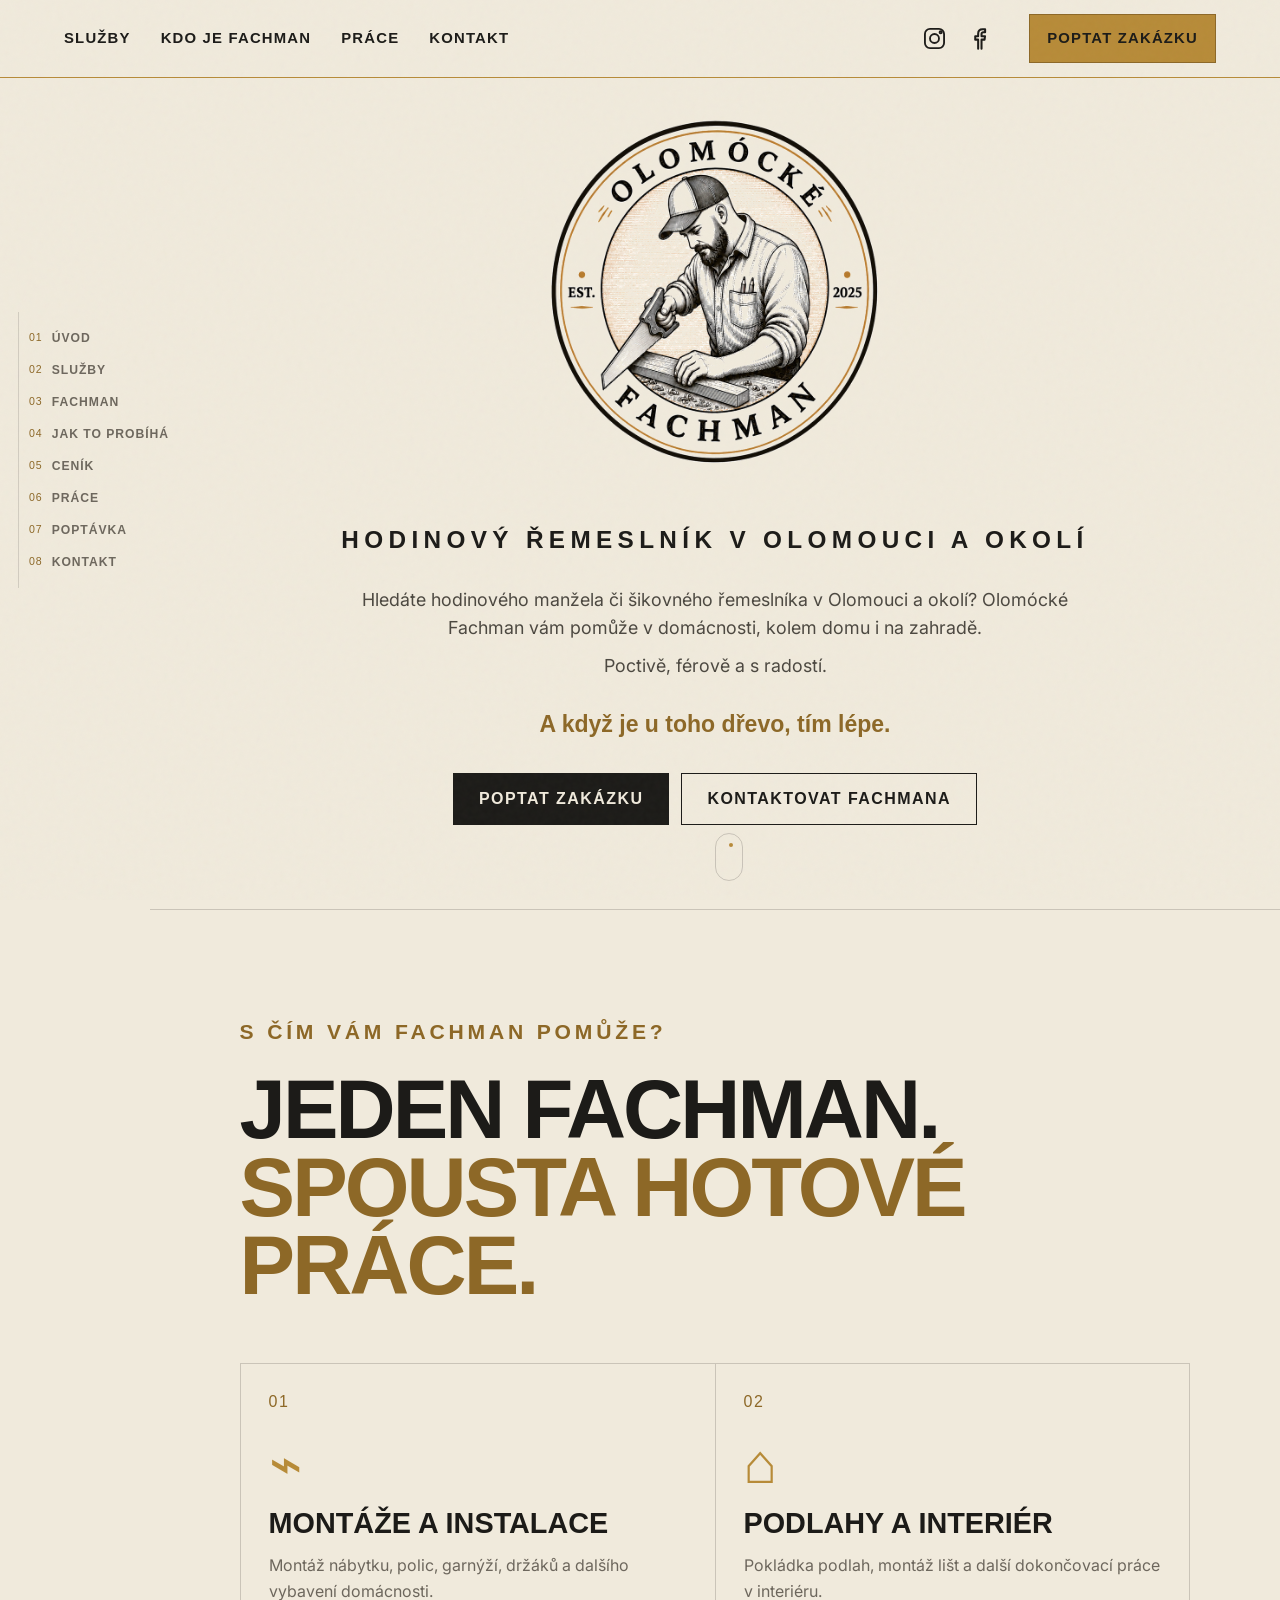
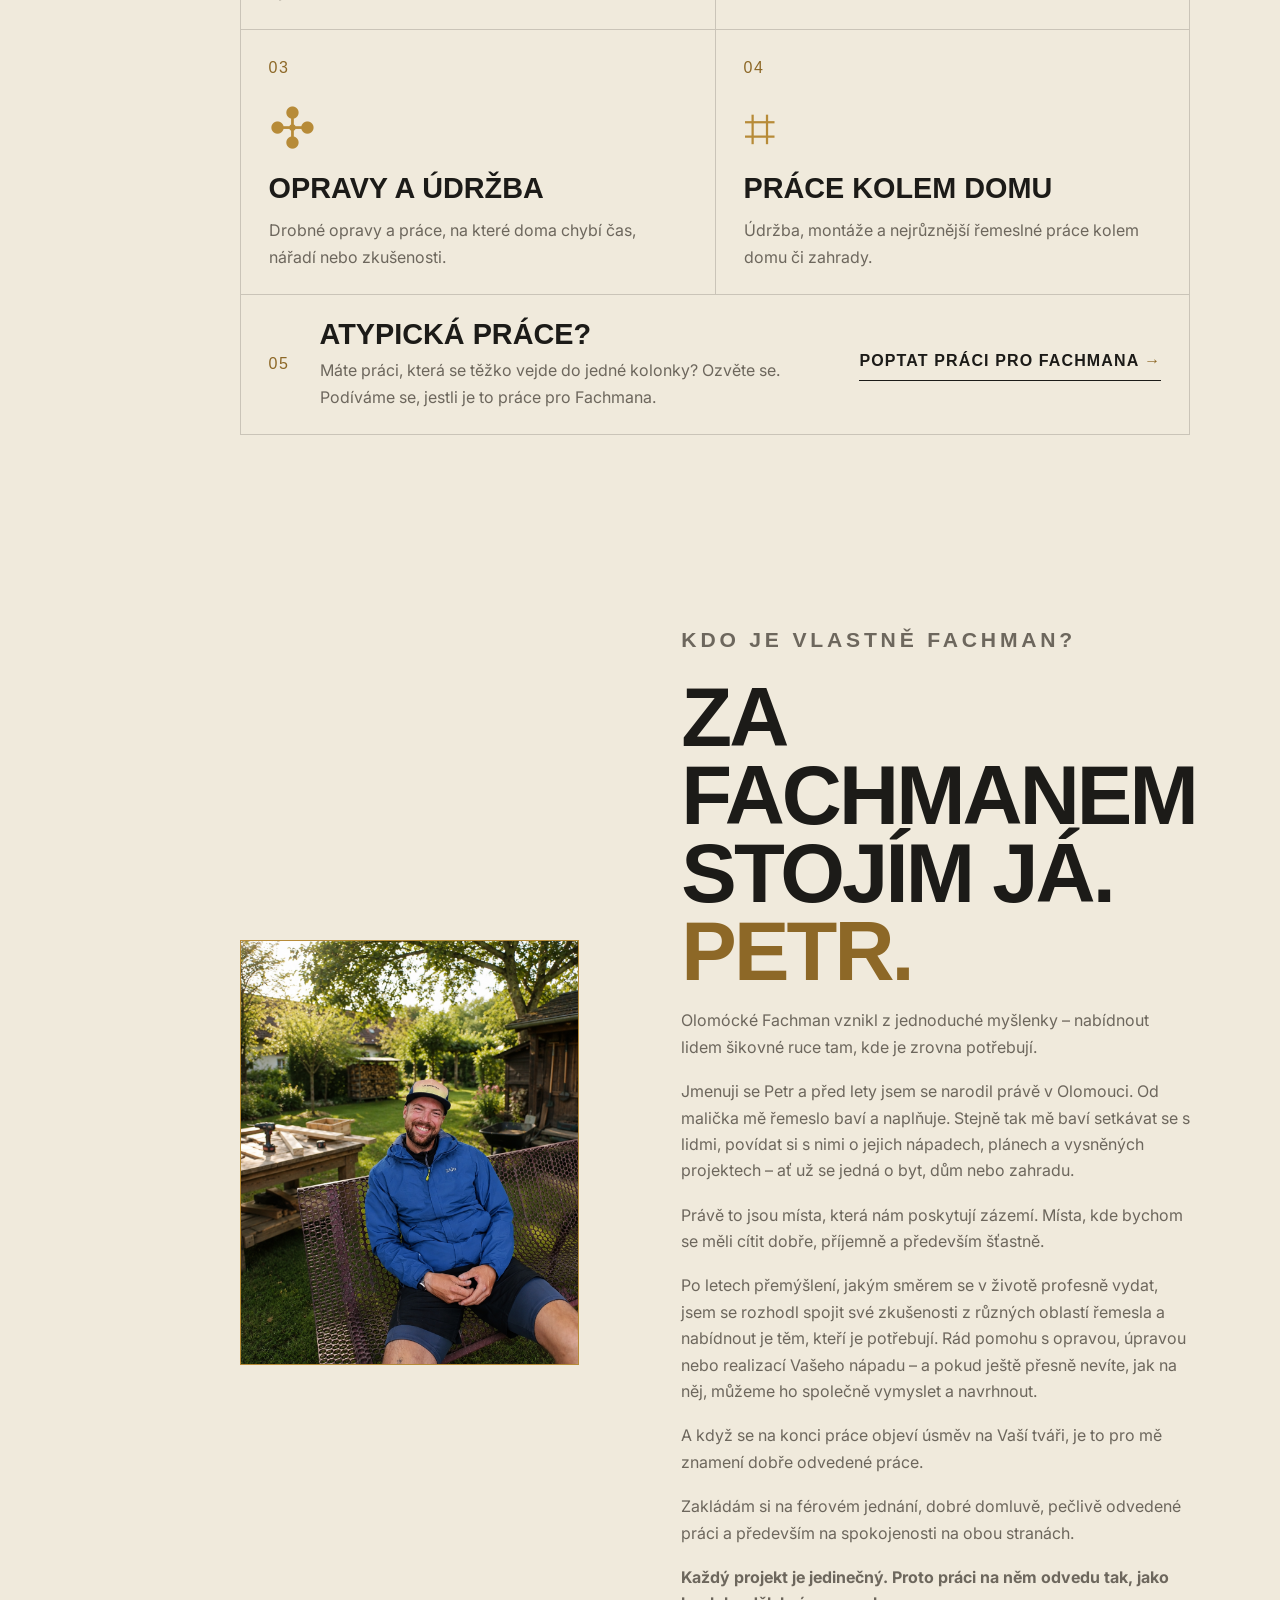
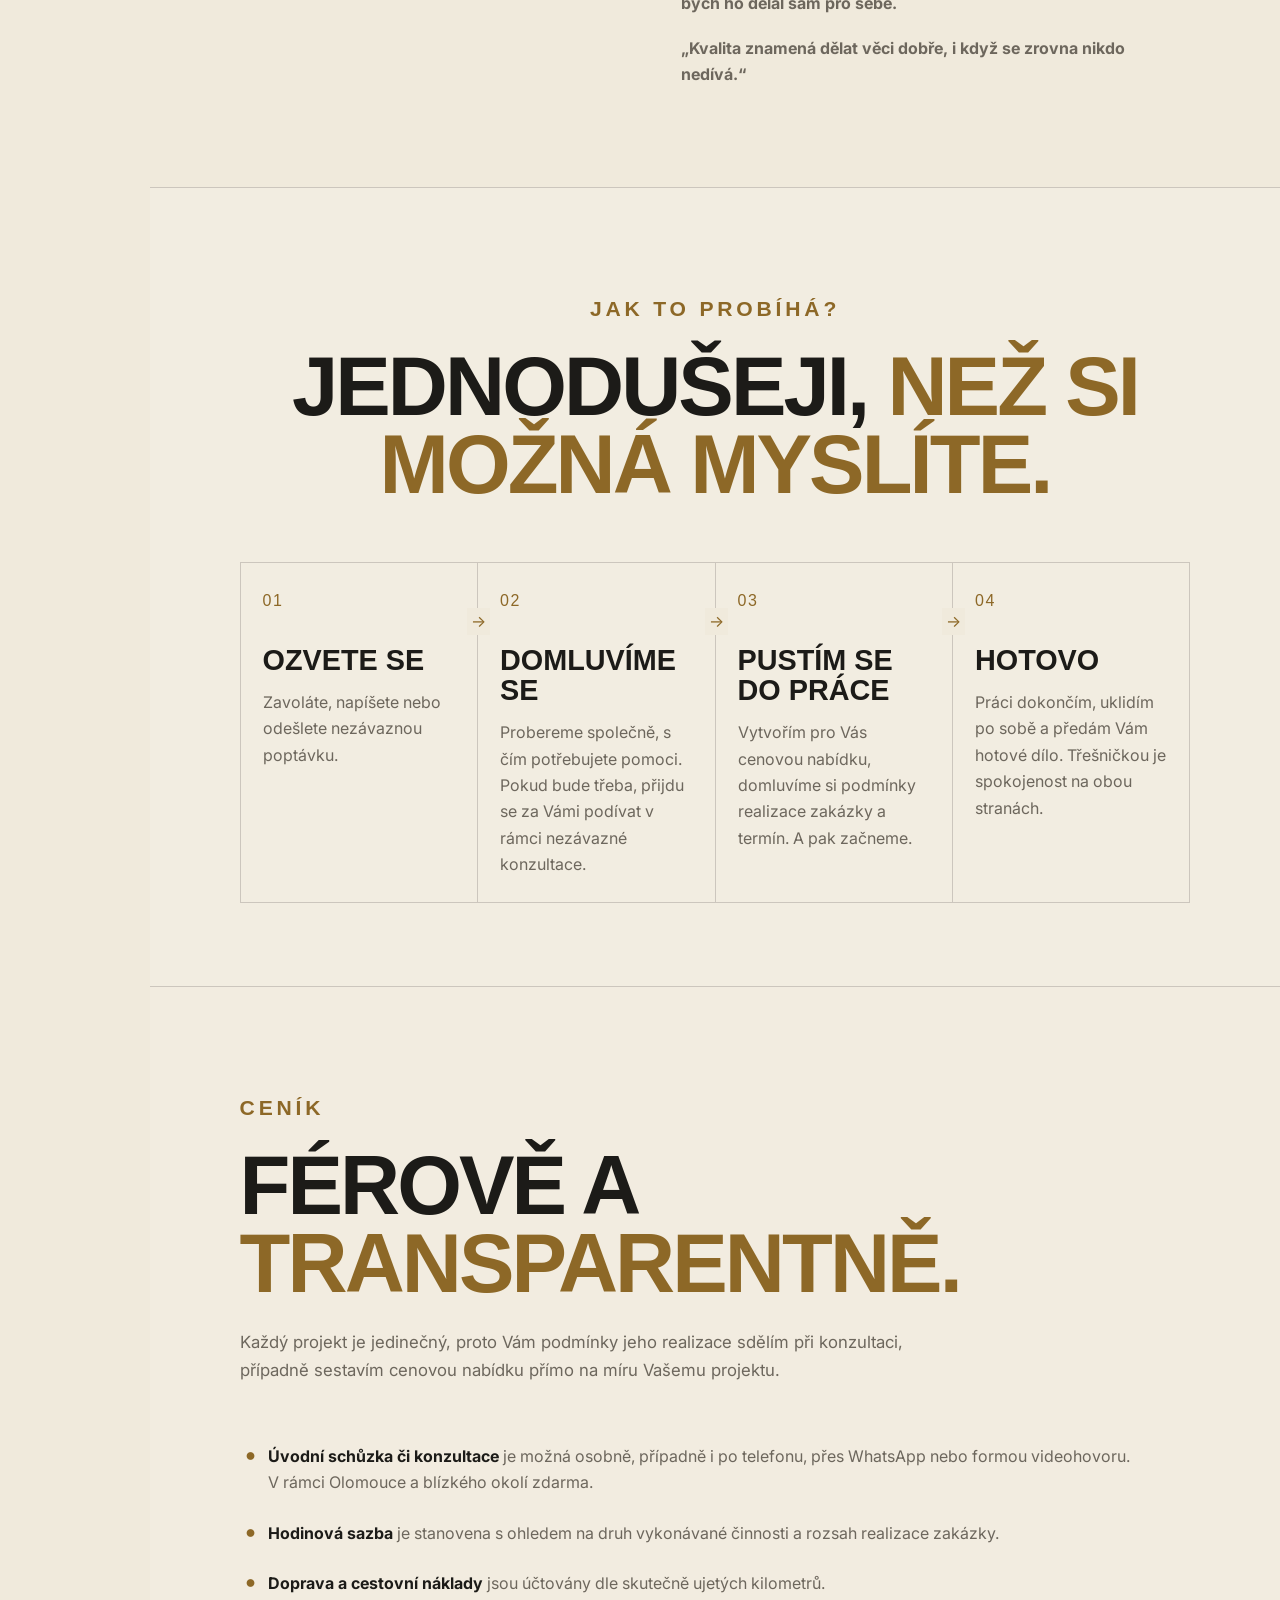
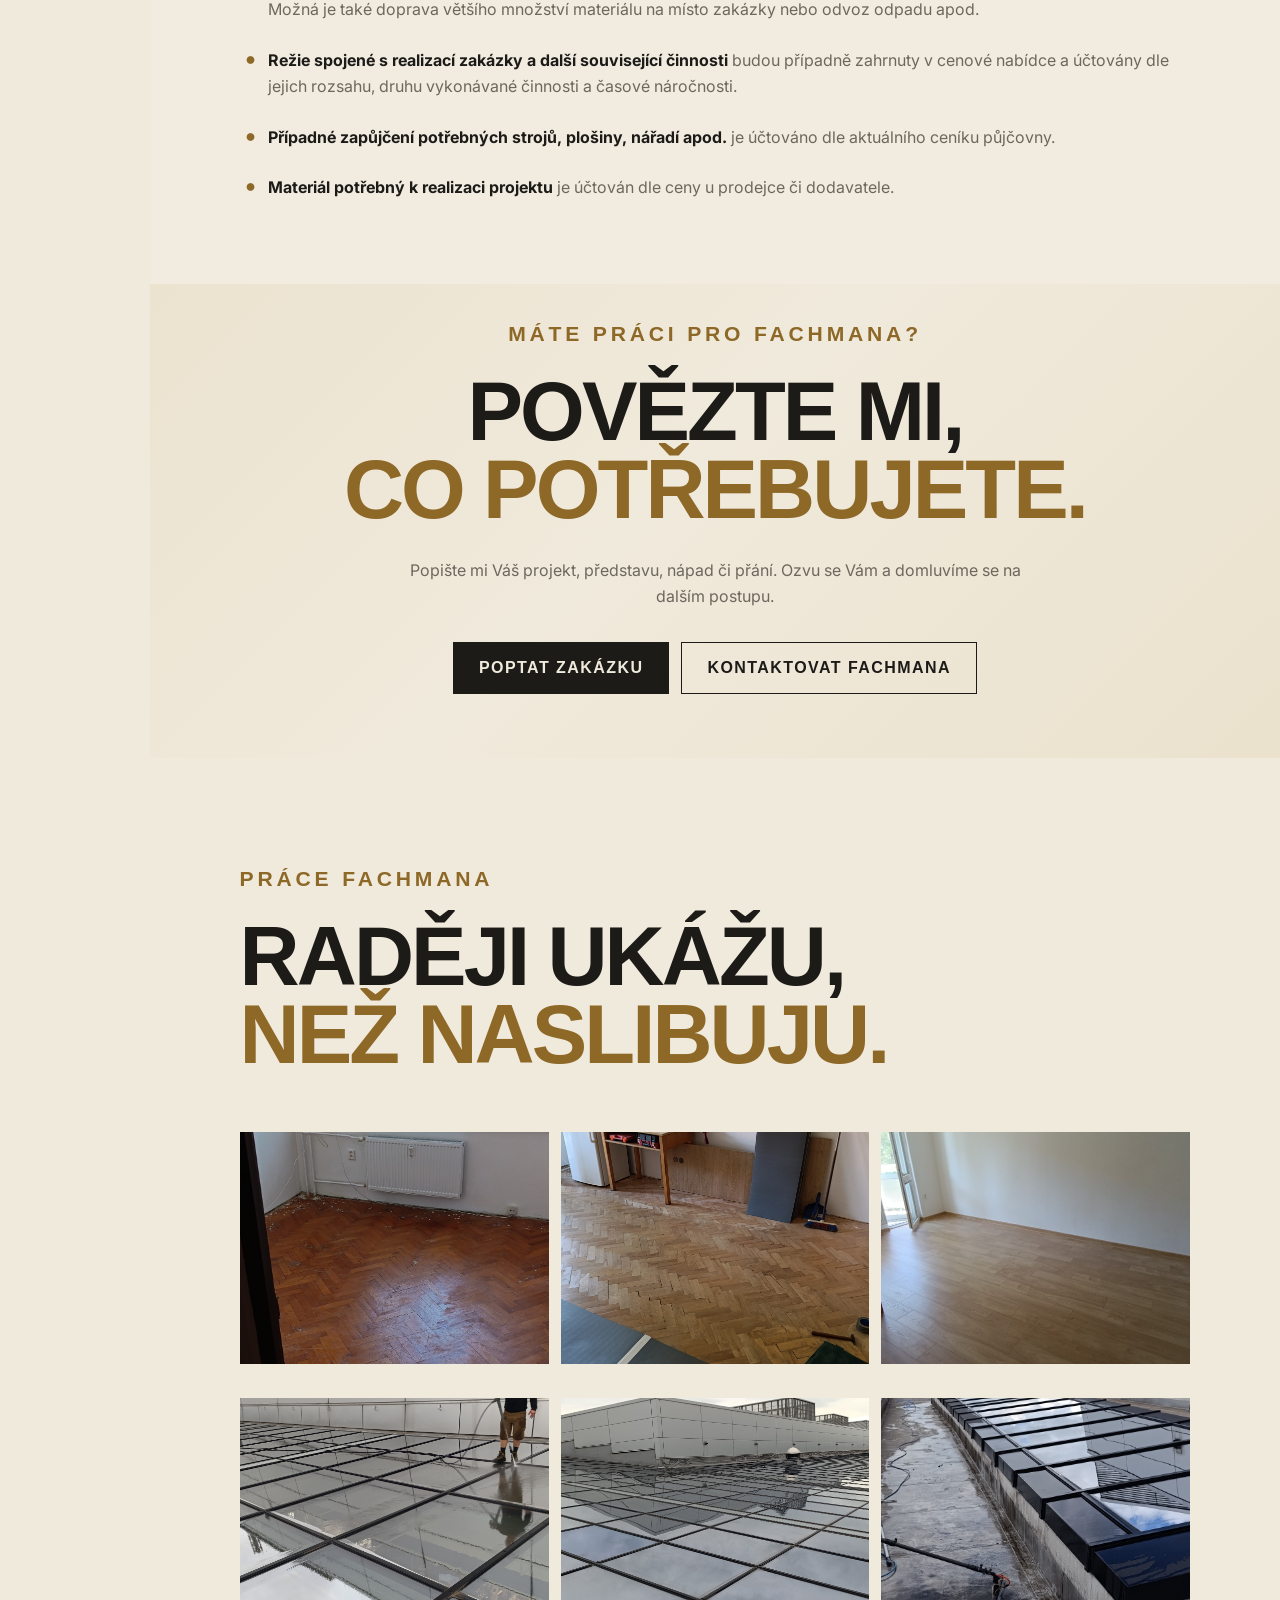
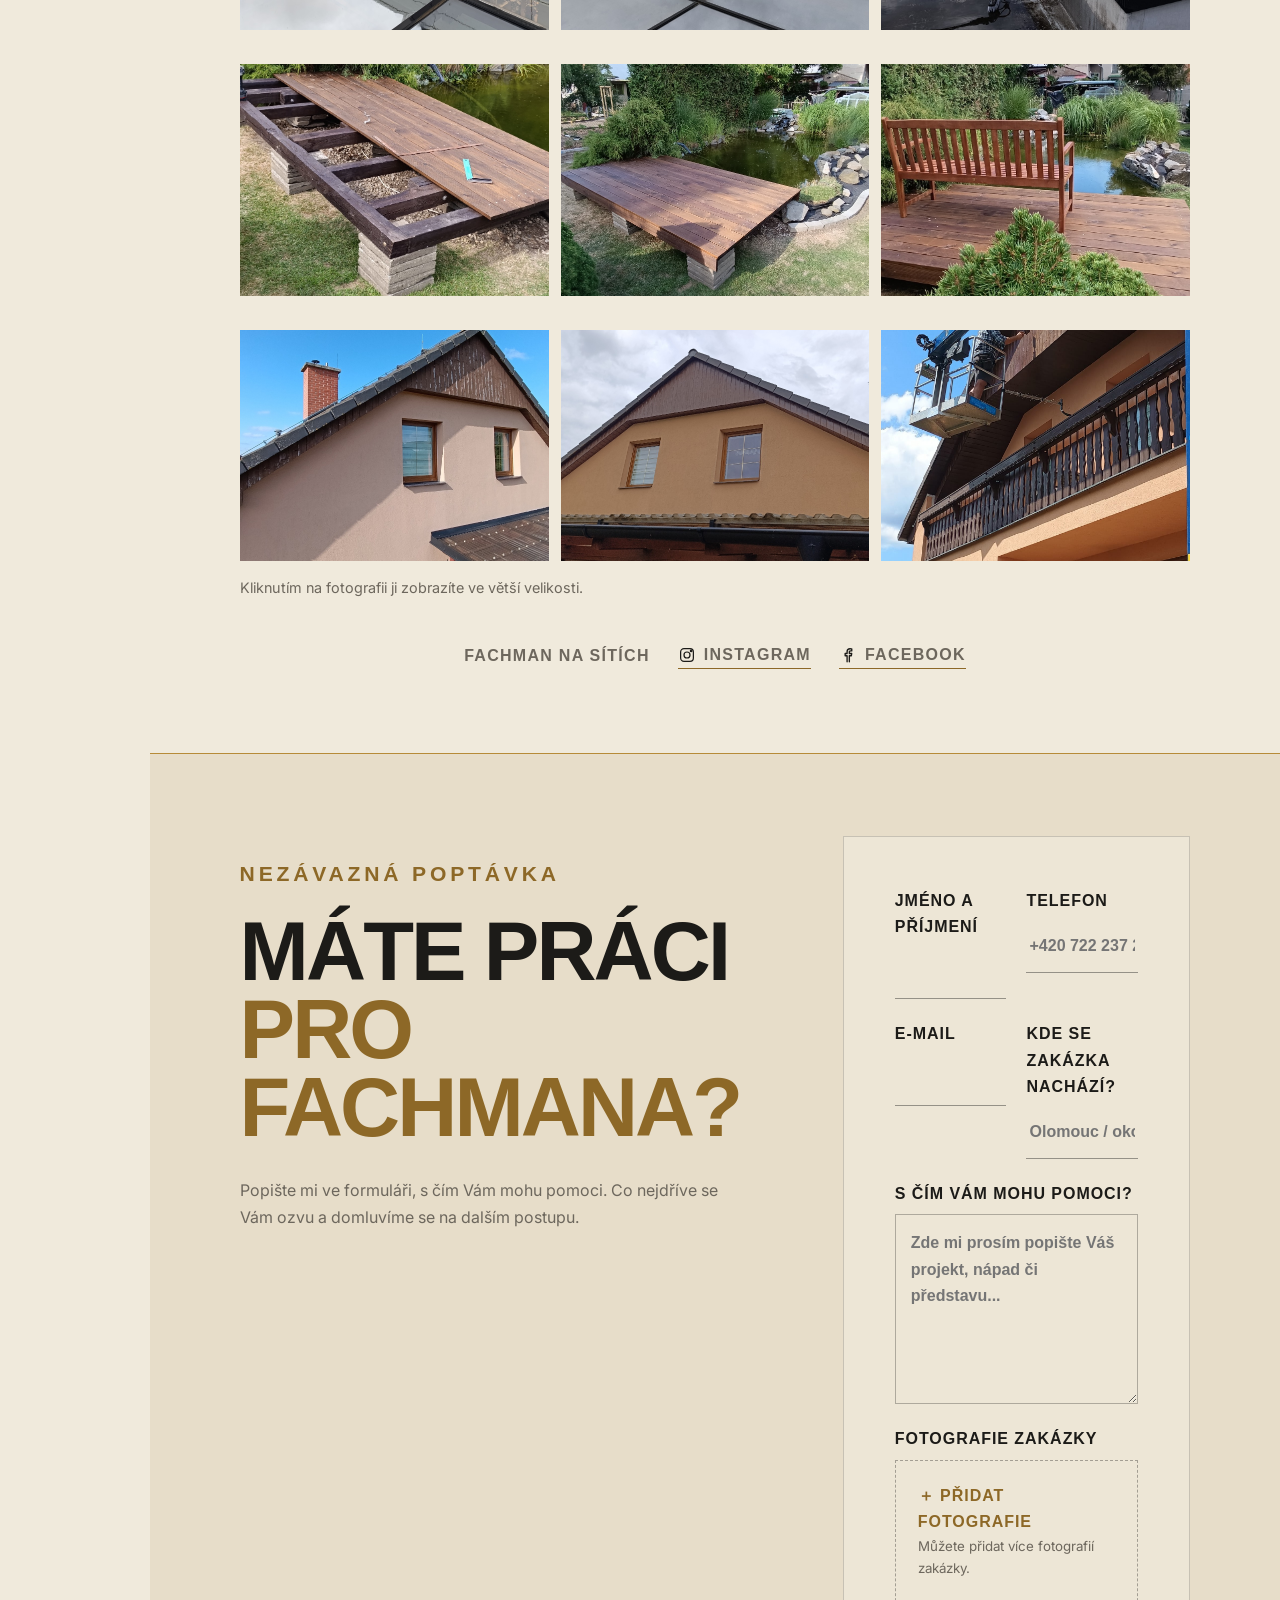
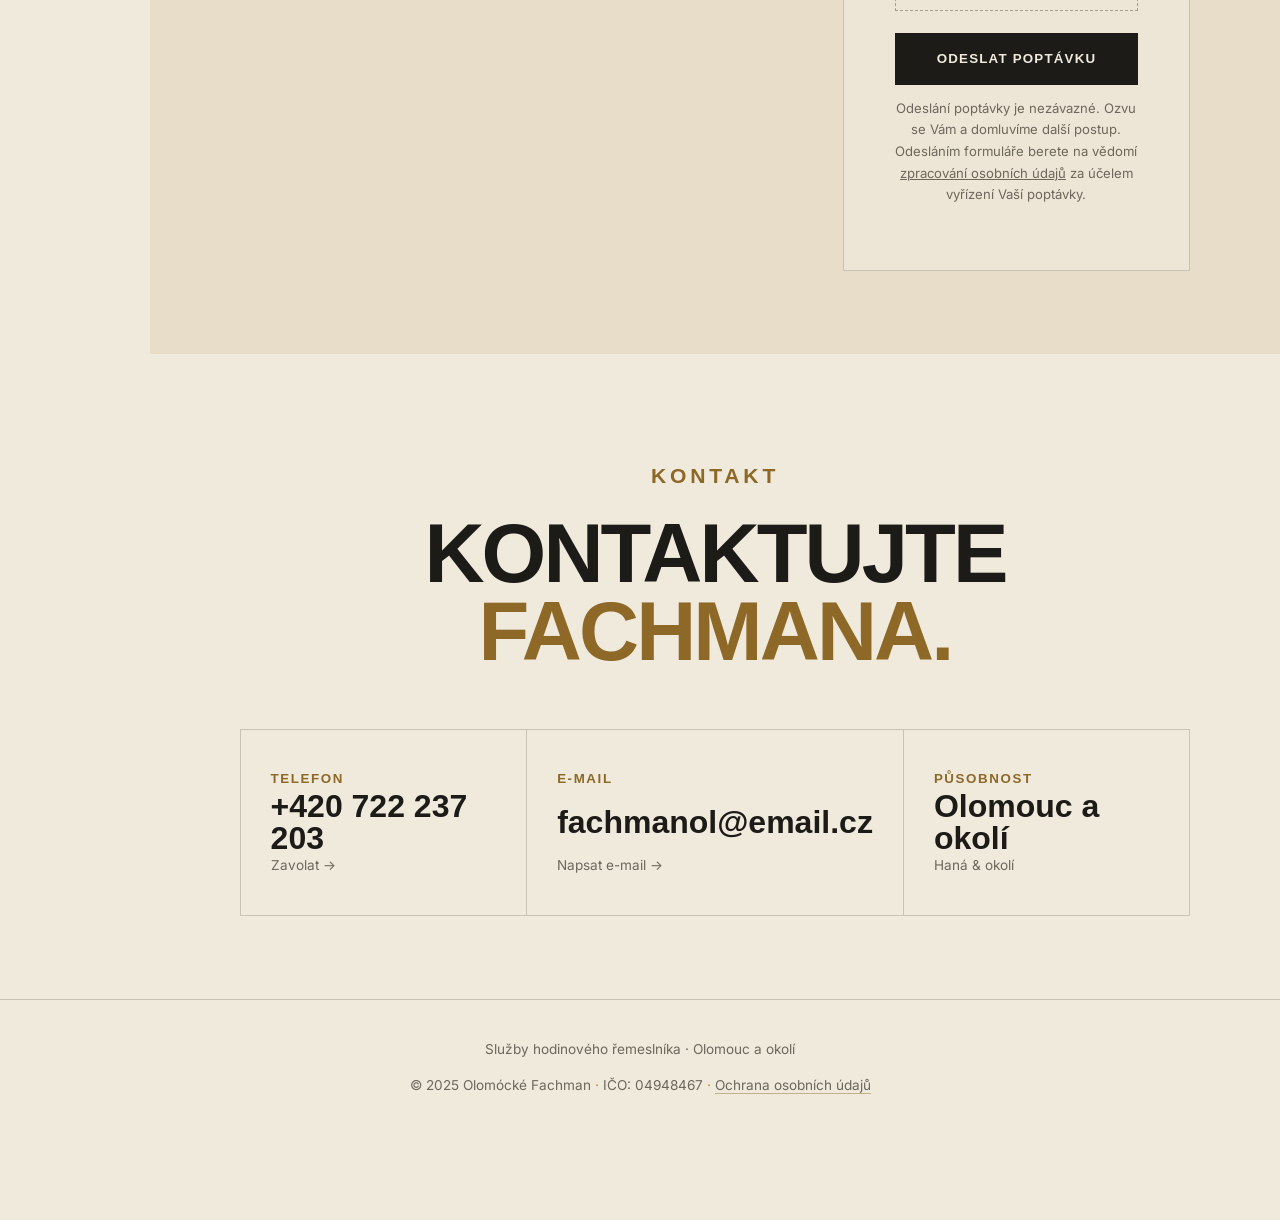
==== commit 1ee4bded: "Update index.html" ====
--- a/index.html
+++ b/index.html
@@ -8,6 +8,7 @@
   <link rel="preconnect" href="https://fonts.googleapis.com">
   <link rel="preconnect" href="https://fonts.gstatic.com" crossorigin>
   <link href="https://fonts.googleapis.com/css2?family=Barlow+Condensed:wght@500;600;700;800&family=Inter:wght@400;500;600;700&display=swap" rel="stylesheet">
+  <meta name="seznam-wmt" content="Kuiy9ww95x0oz1tFbcb2uytTCswF54Er" />
   <link rel="stylesheet" href="style.css">
 </head>
 <body>
@@ -37,8 +38,8 @@
       <div class="hero-rule rule-top"></div>
       <div class="hero-inner reveal">
         <img class="hero-logo" src="assets/logo-v03.png" alt="Olomócké Fachman – služby hodinového řemeslníka">
-        <p class="eyebrow hero-locality">Olomouc a okolí</p>
-        <p class="hero-copy"><span>Drobné opravy, montáže i větší práce v domácnosti a kolem domu.</span><span>Poctivě, férově a s radostí.</span></p>
+        <h1 class="eyebrow hero-locality">Hodinový řemeslník v Olomouci a okolí</h1>
+        <p class="hero-copy"><span>Hledáte hodinového manžela či šikovného řemeslníka v Olomouci a okolí? Olomócké Fachman vám pomůže v domácnosti, kolem domu i na zahradě.</span><span>Poctivě, férově a s radostí.</span></p>
         <p class="wood-note">A když je u toho dřevo, tím lépe.</p>
         <div class="hero-actions">
           <a class="btn btn-primary" href="#poptavka">Poptat zakázku</a>
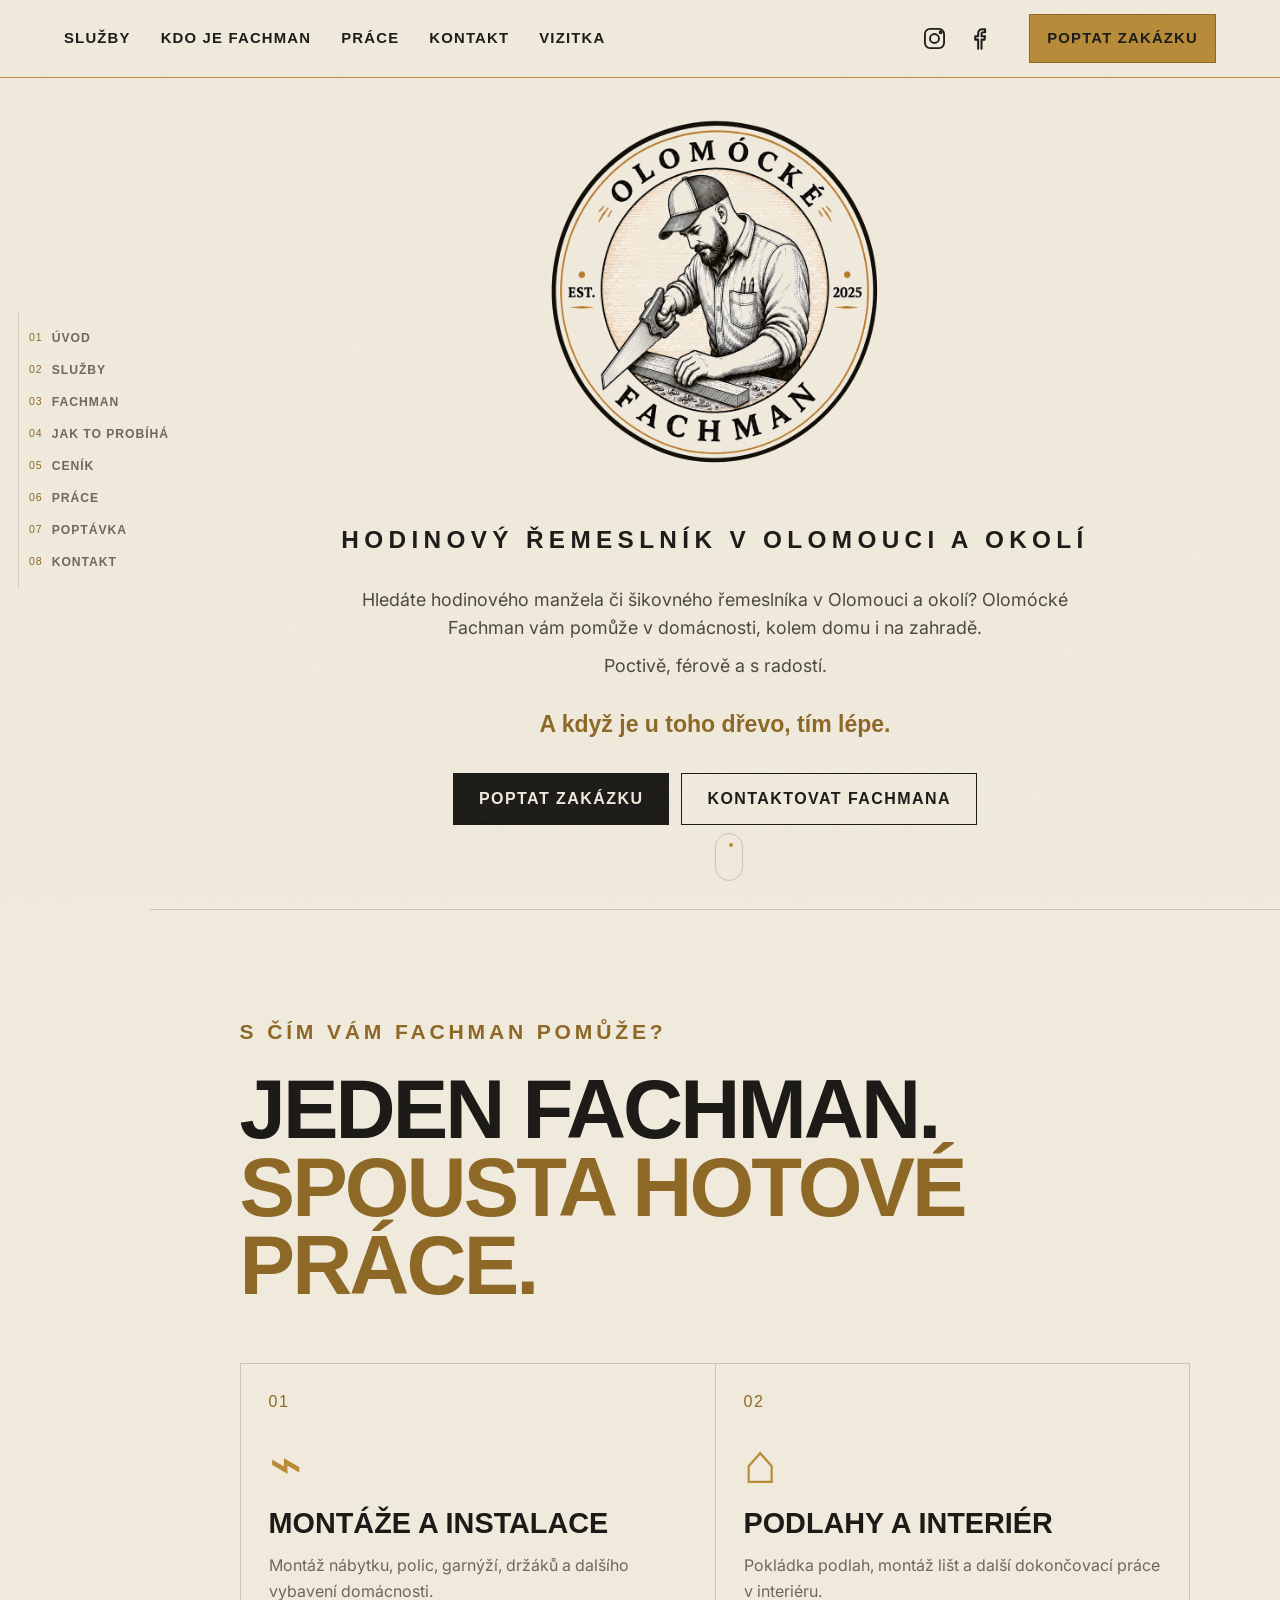
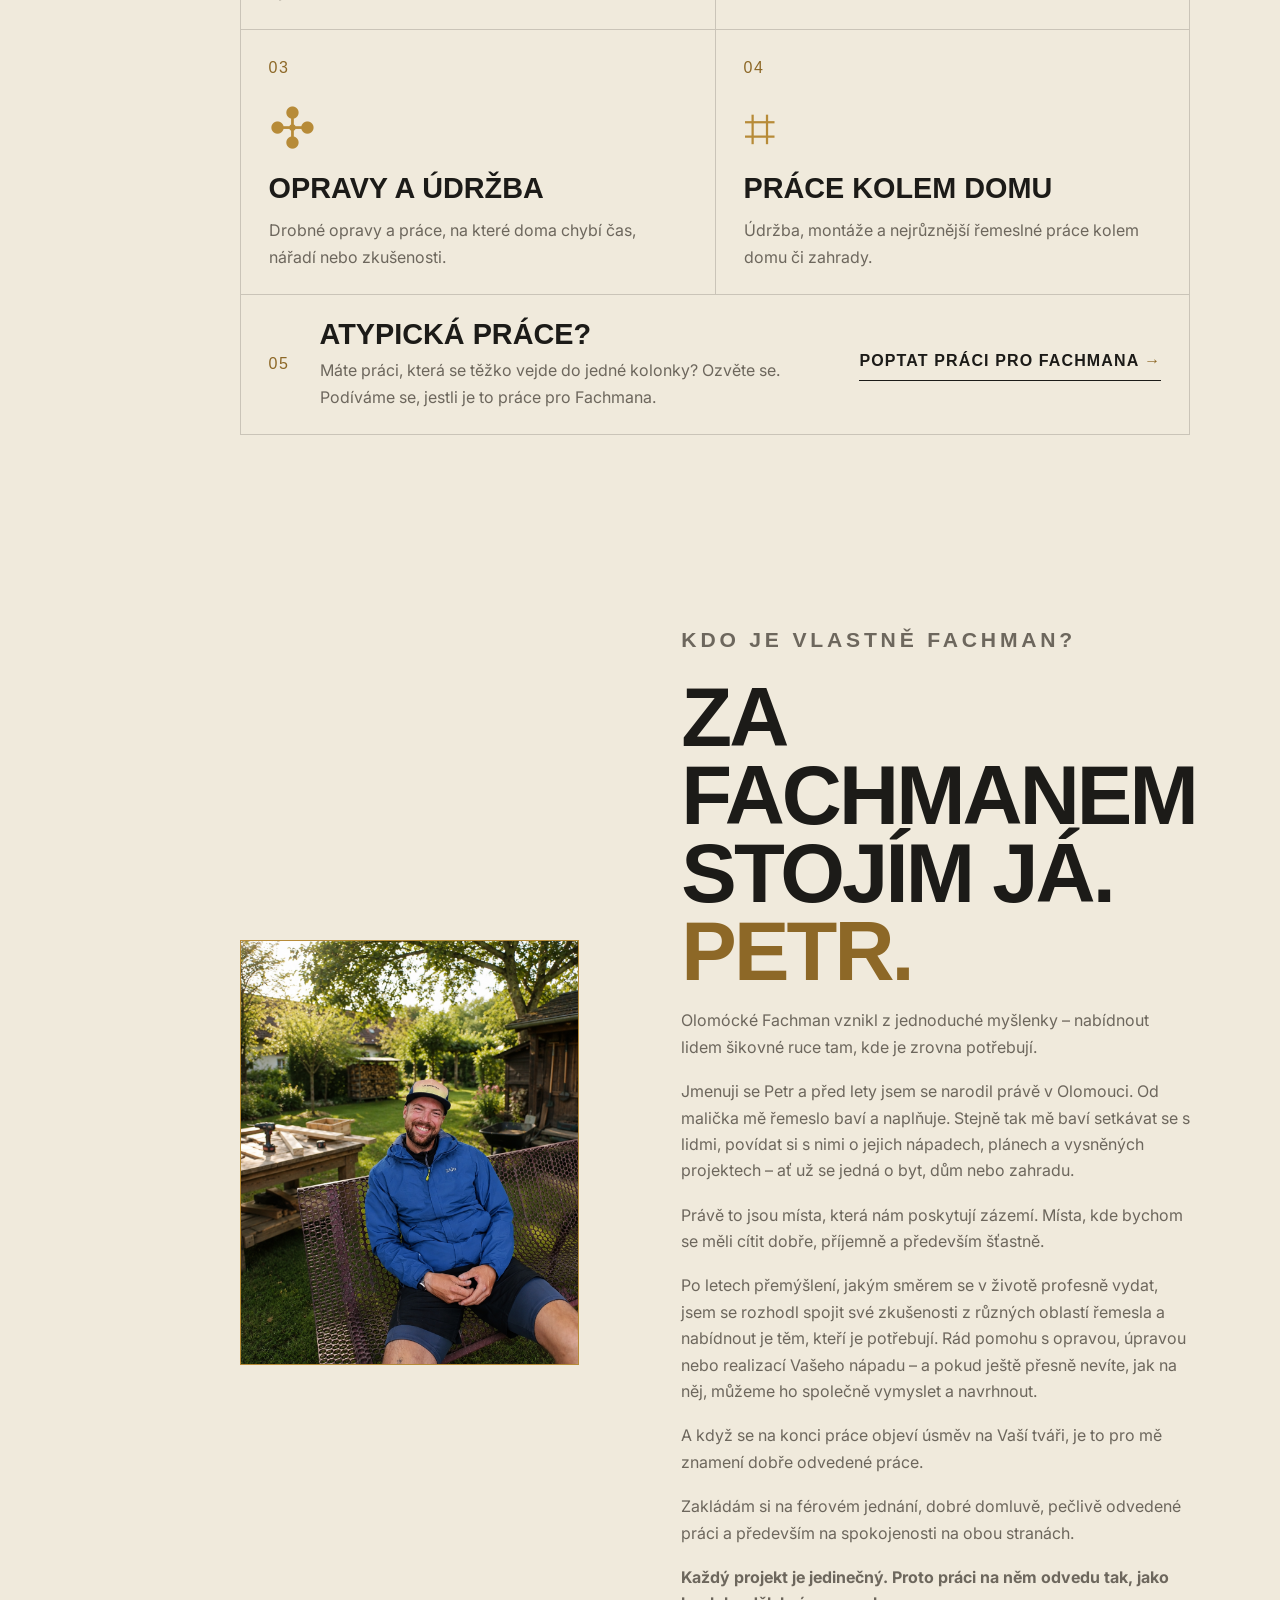
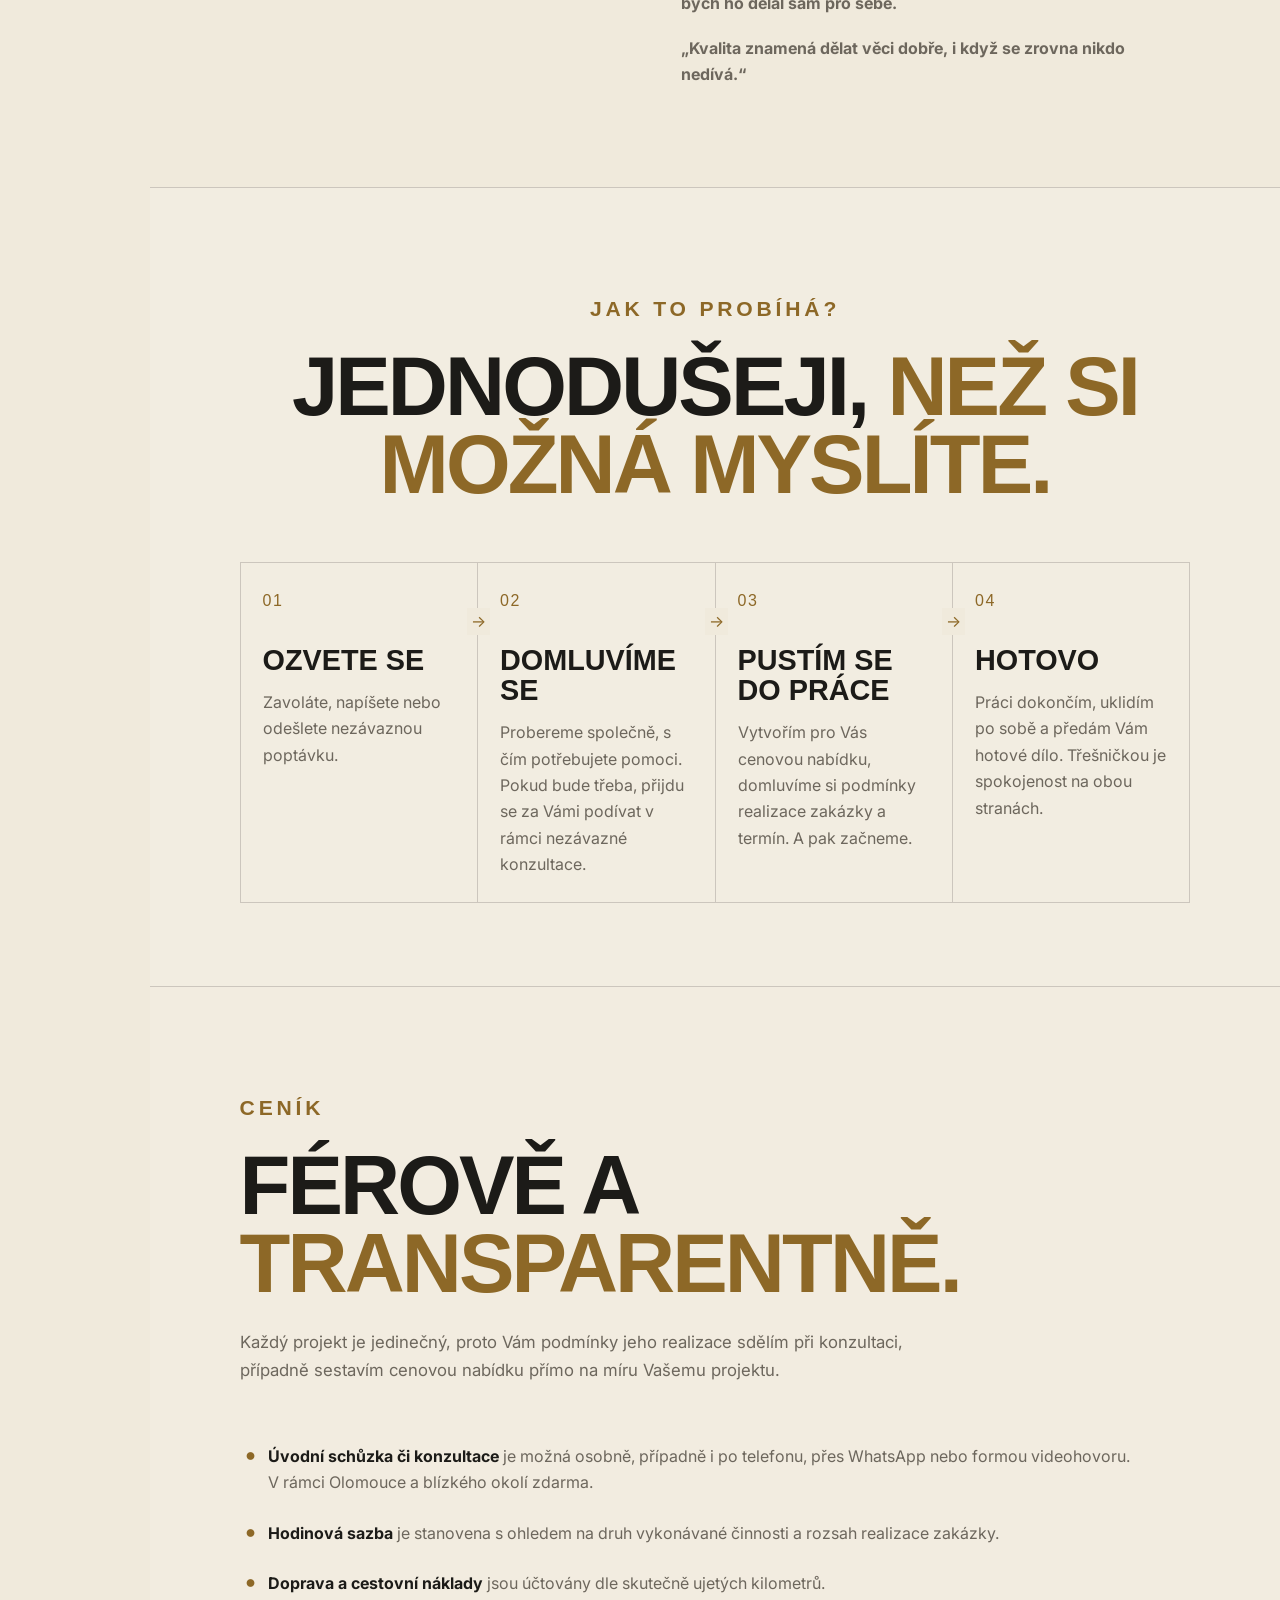
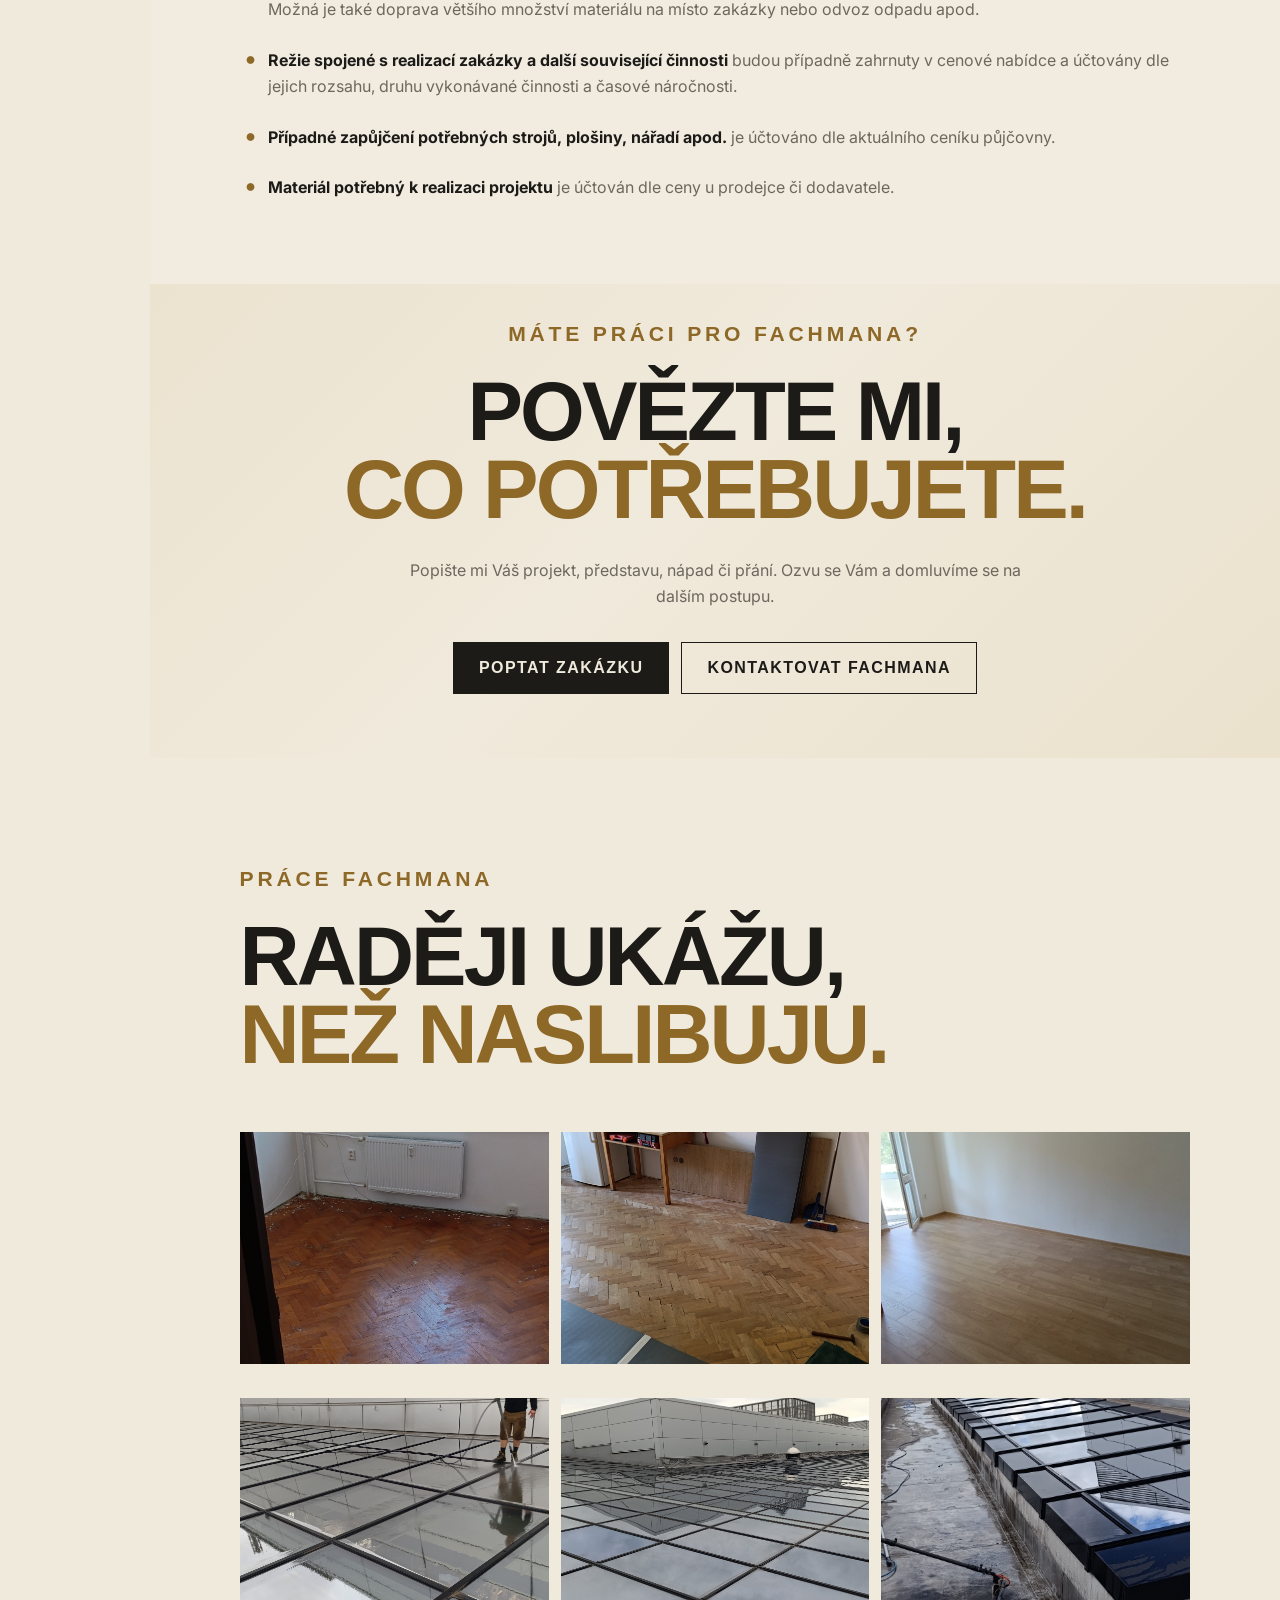
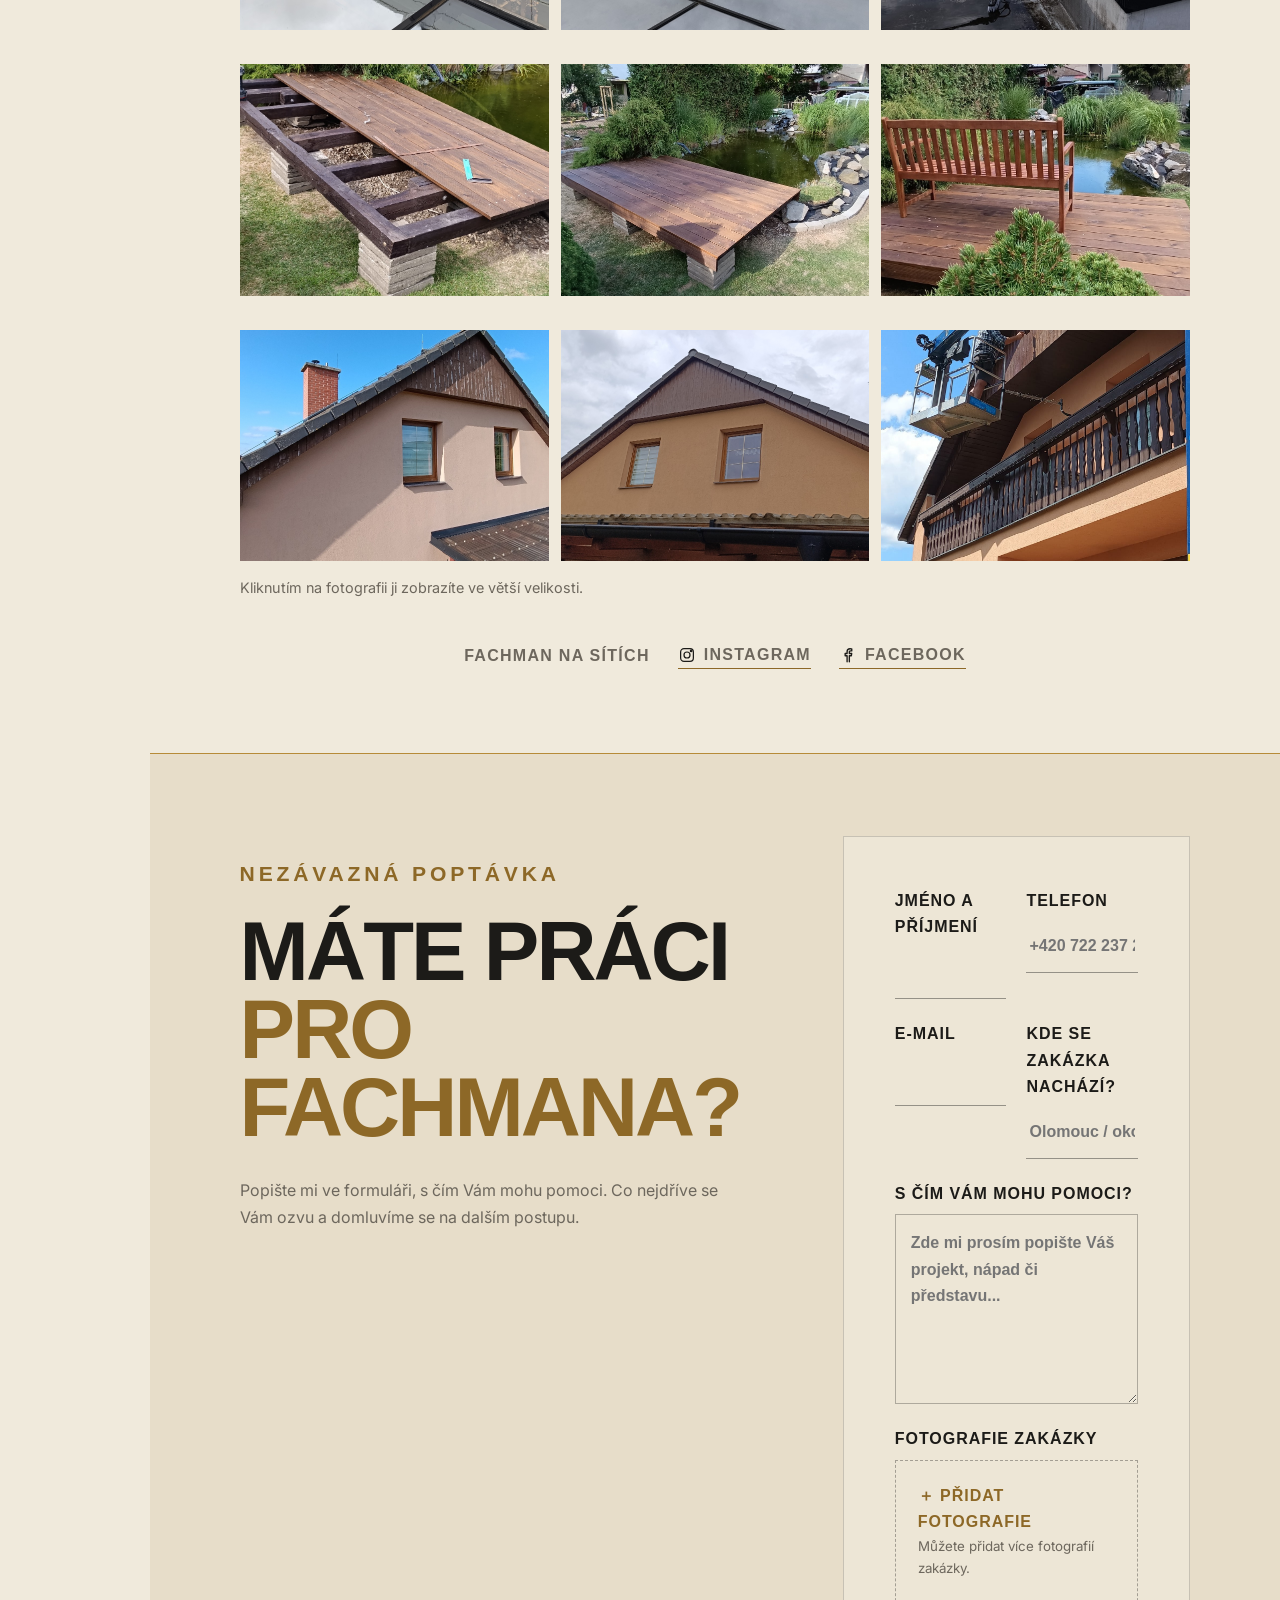
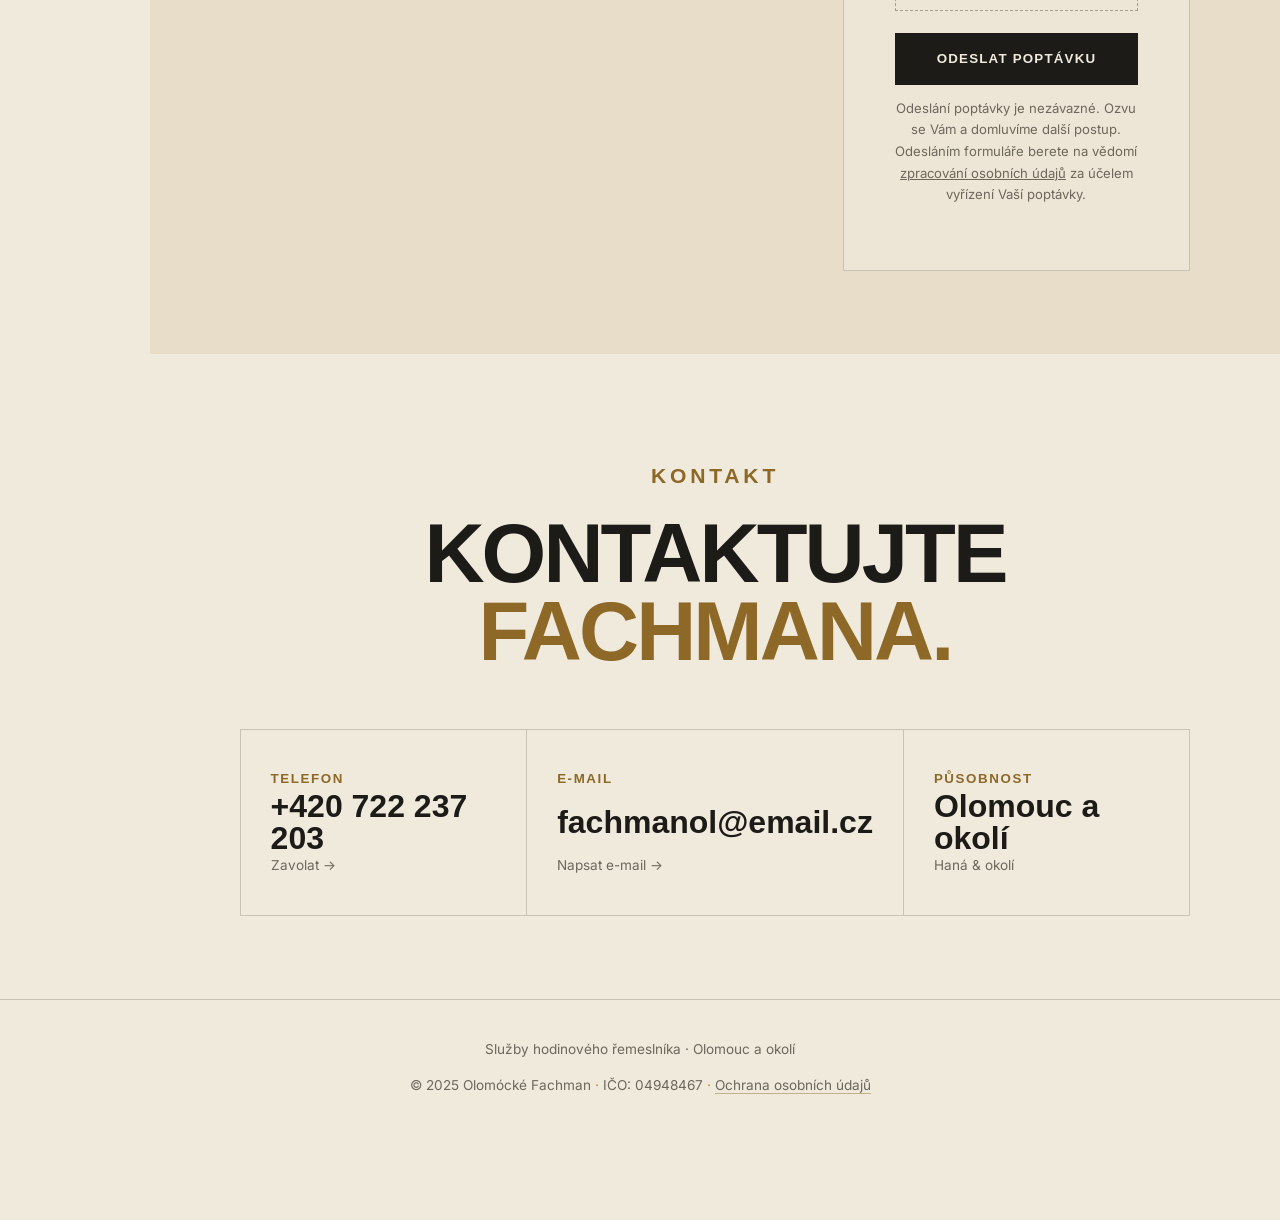
==== commit b7444478: "Přidání odkazu Vizitka do navigace" ====
--- a/index.html
+++ b/index.html
@@ -21,6 +21,7 @@
       <a href="#o-mne">Kdo je Fachman</a>
       <a href="#realizace">Práce</a>
       <a href="#kontakt">Kontakt</a>
+      <a class="nav-vizitka" href="/vizitka/">Vizitka</a>
     </nav>
     <div class="header-socials" aria-label="Sociální sítě">
       <a href="https://www.instagram.com/olomocke.fachman/" target="_blank" rel="noopener noreferrer" aria-label="Instagram">
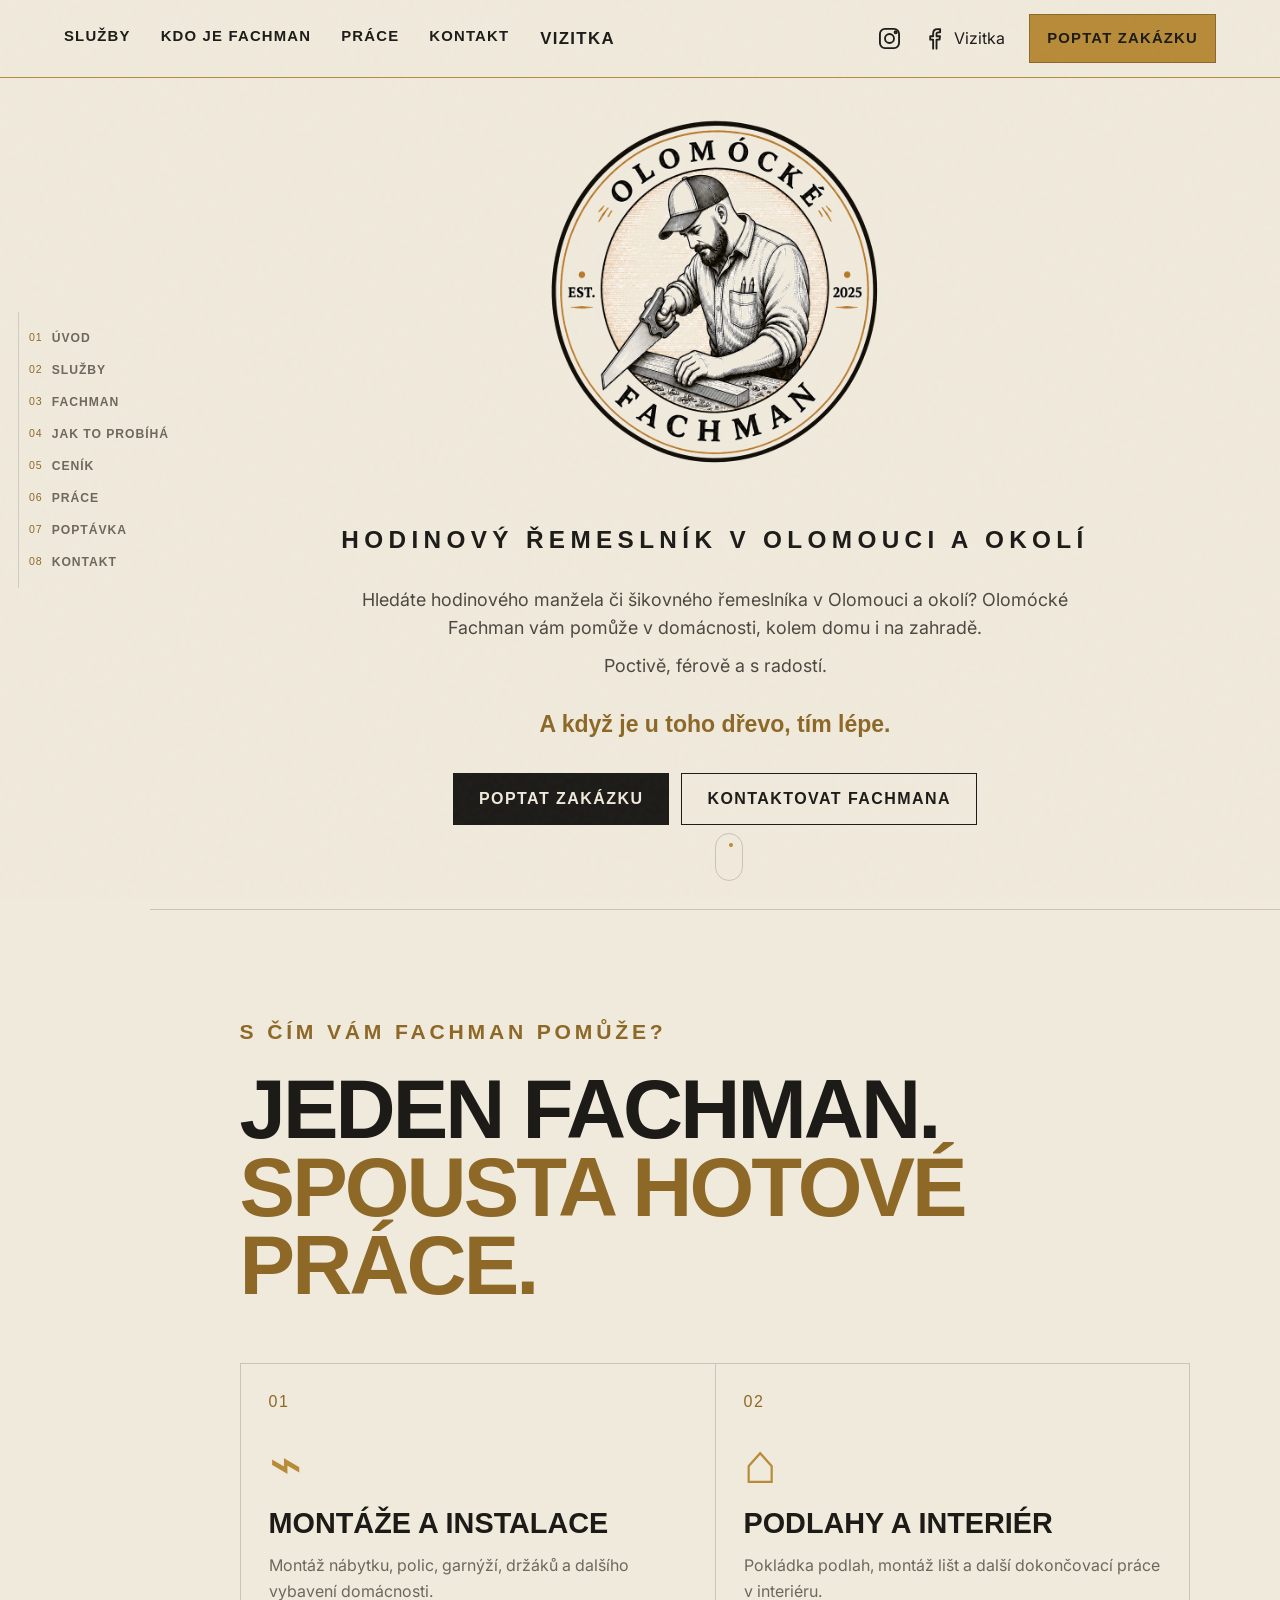
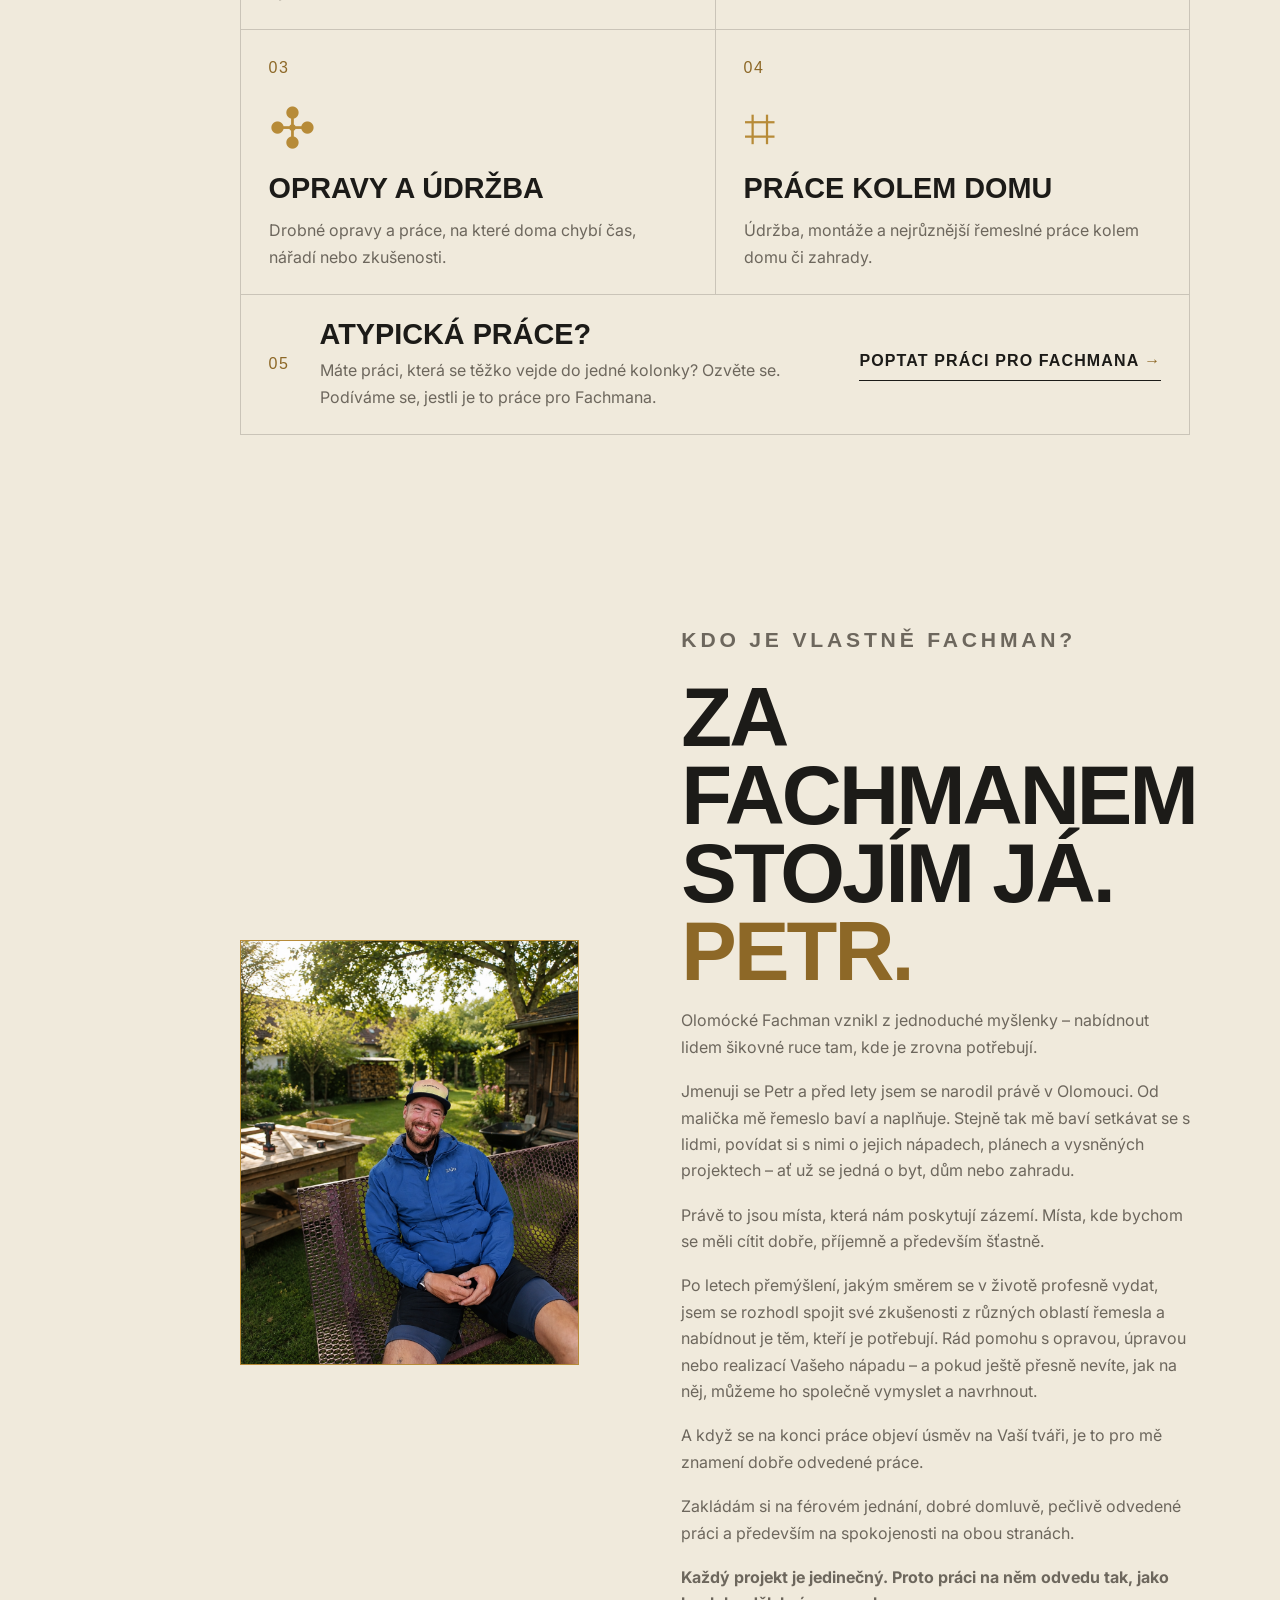
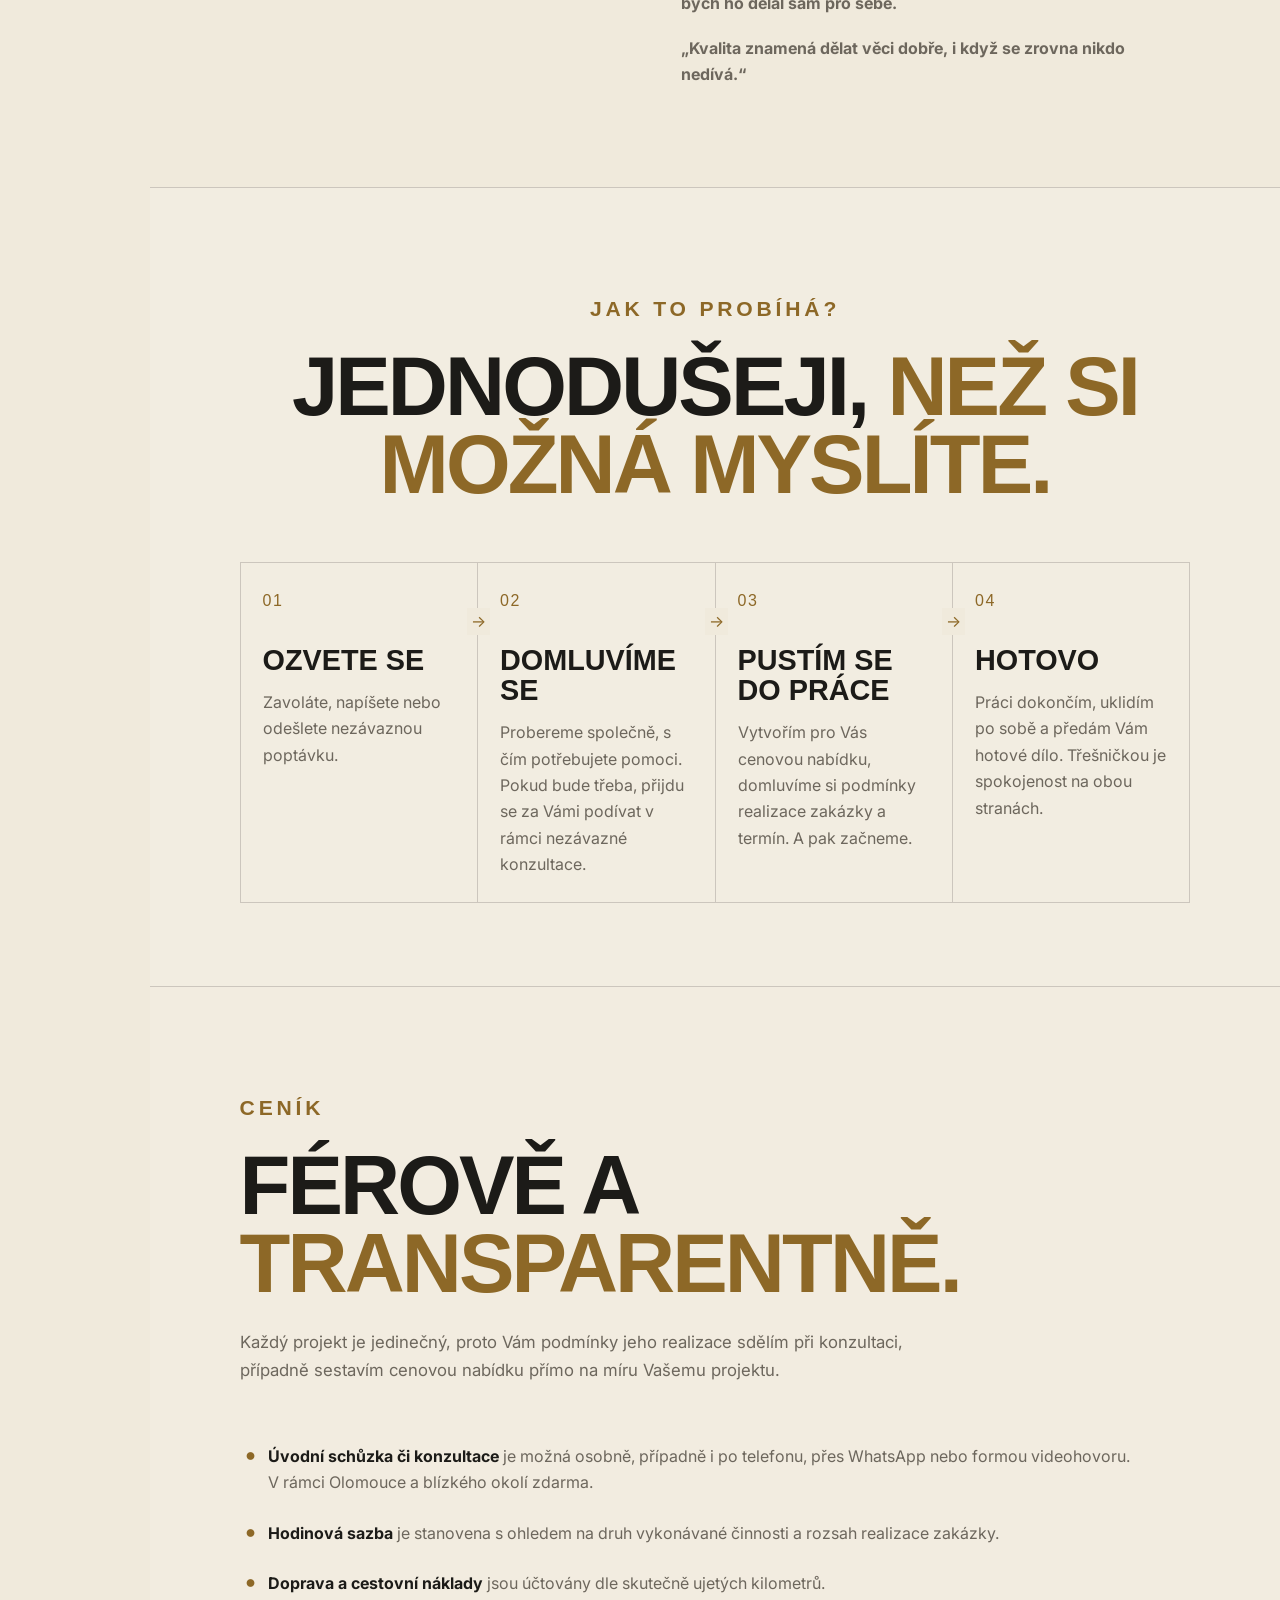
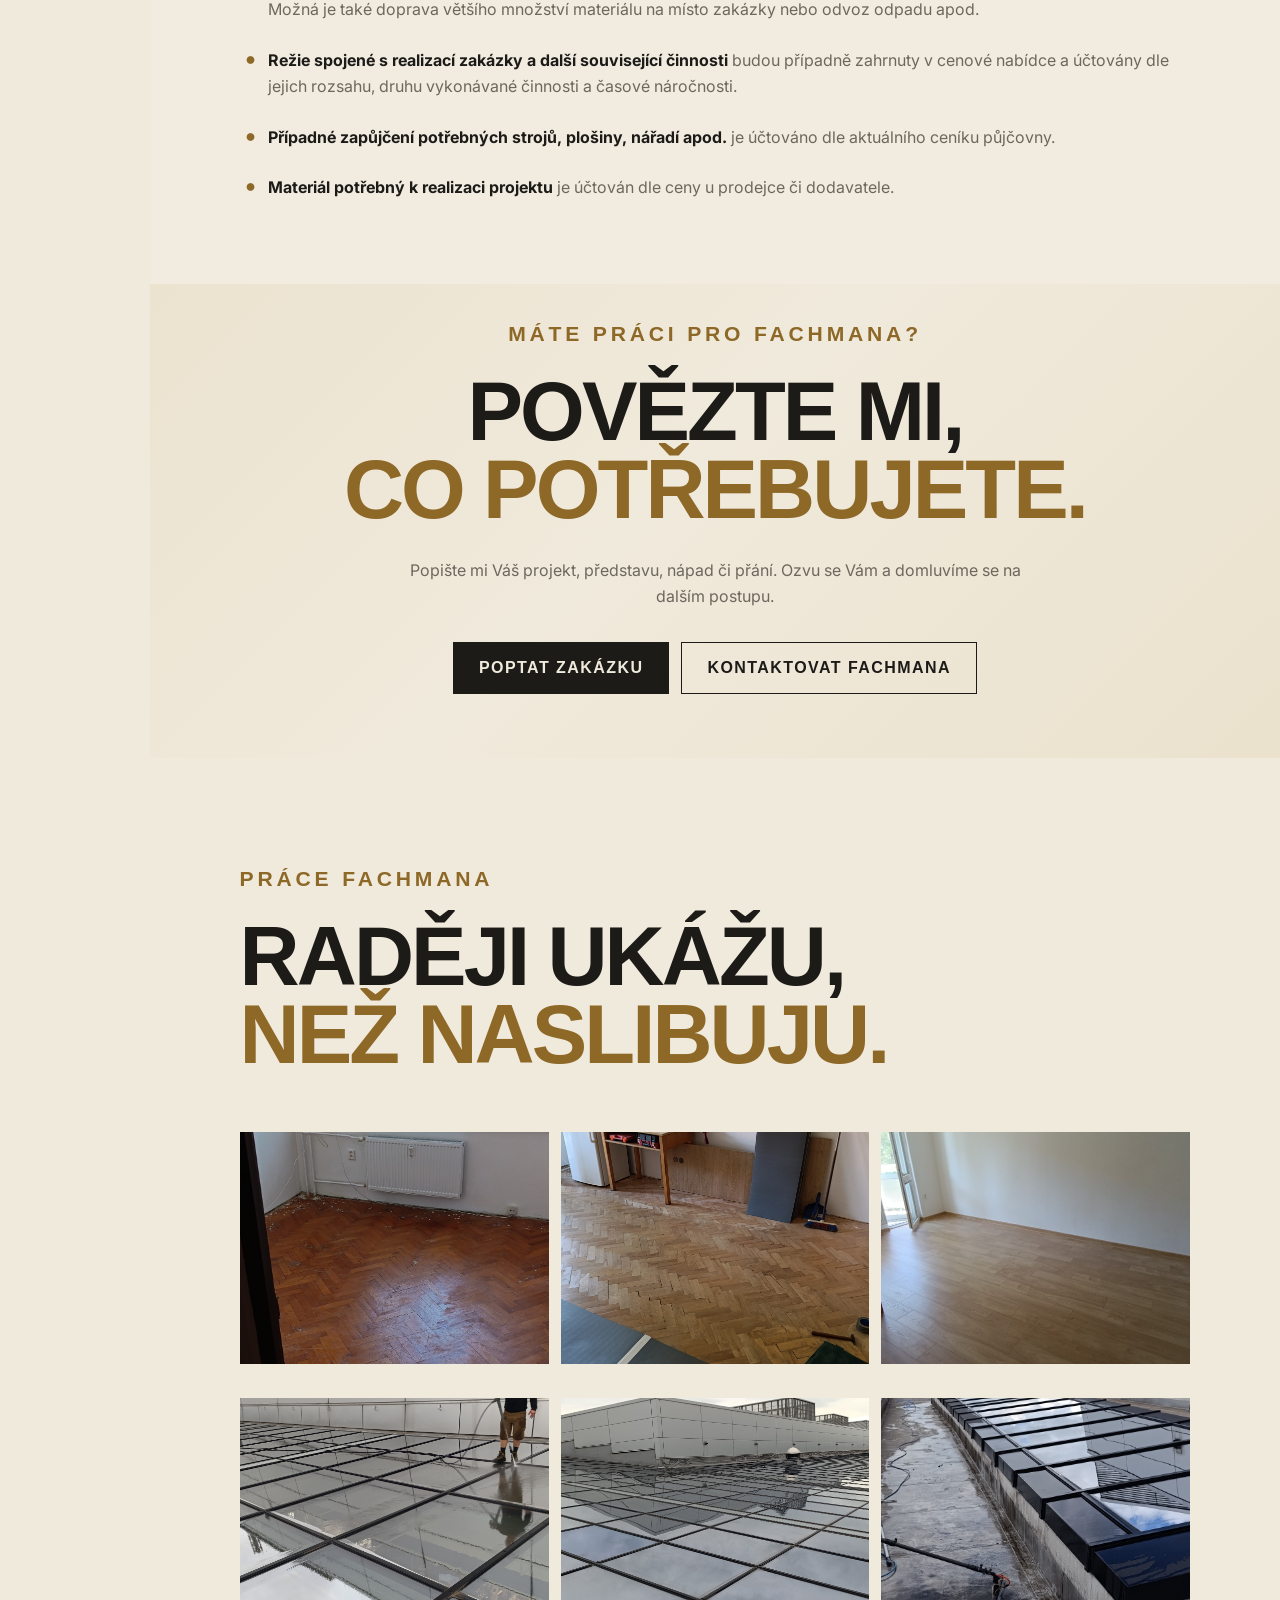
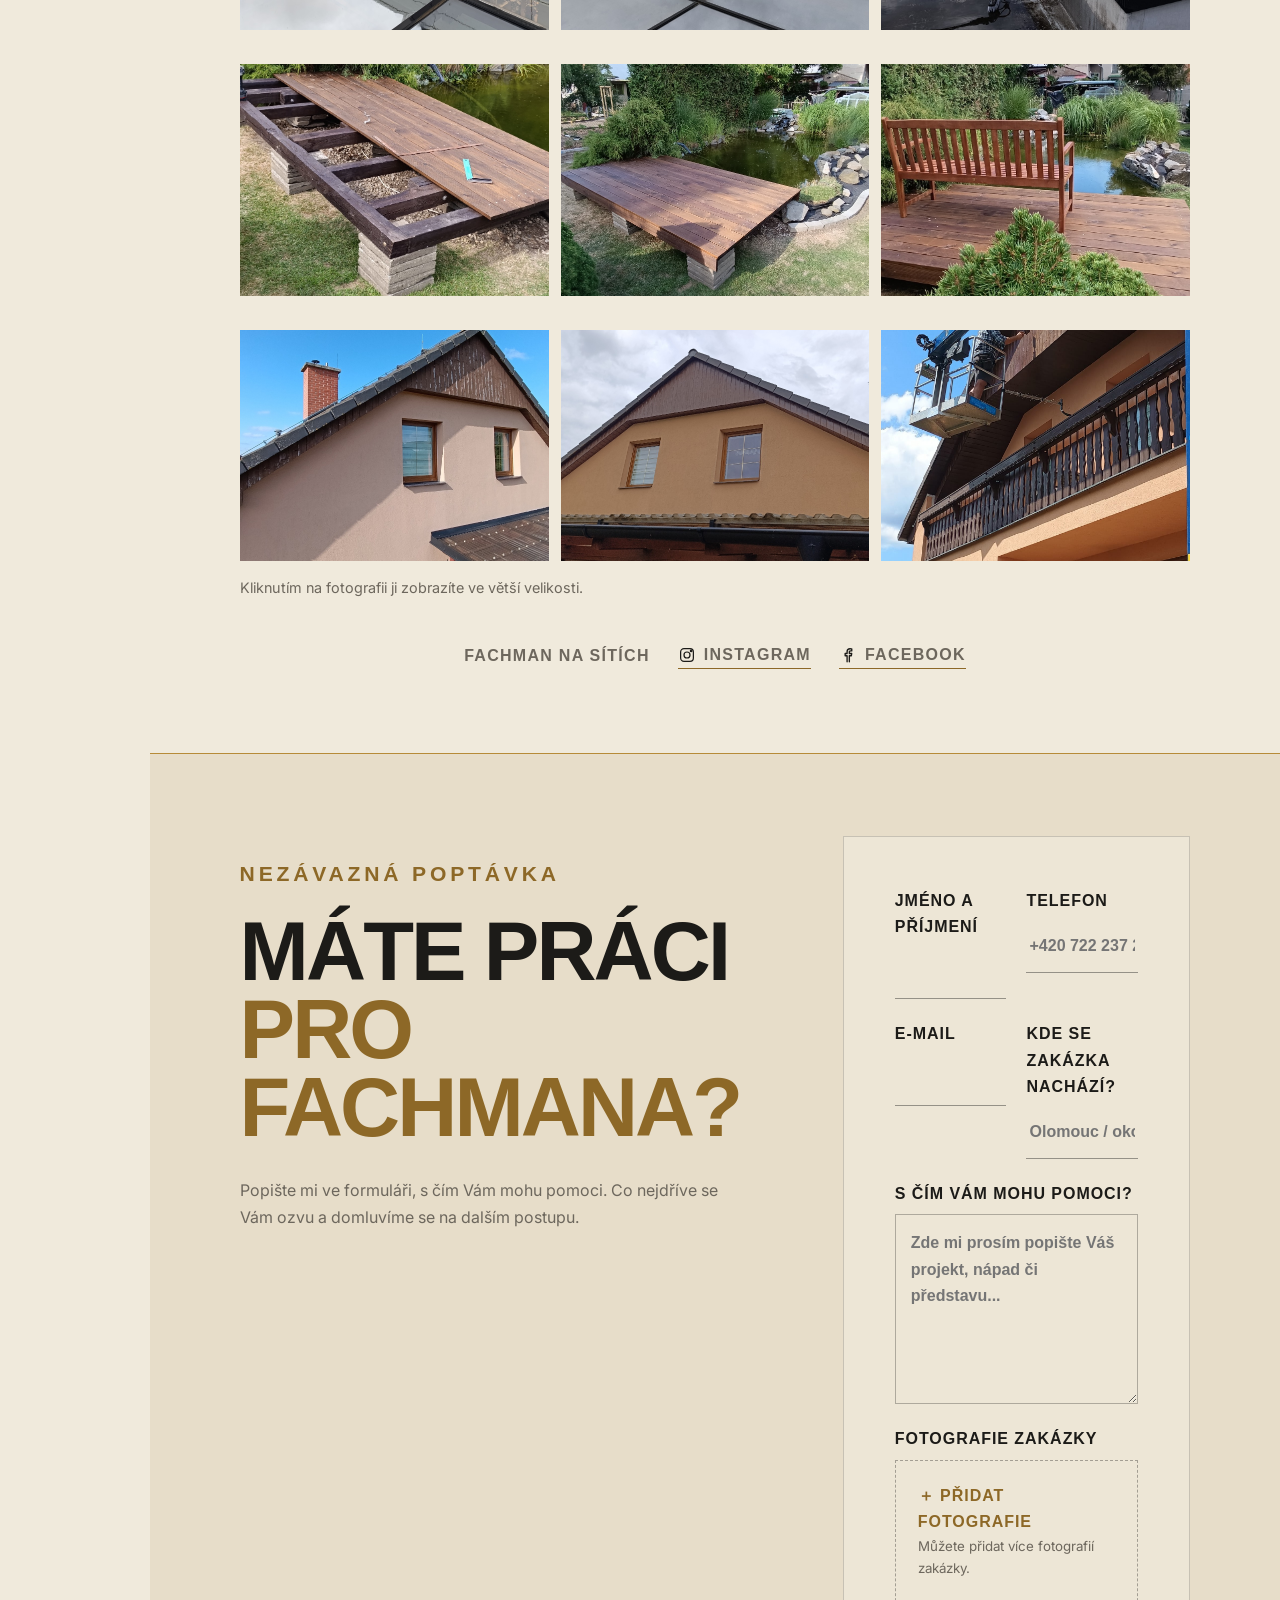
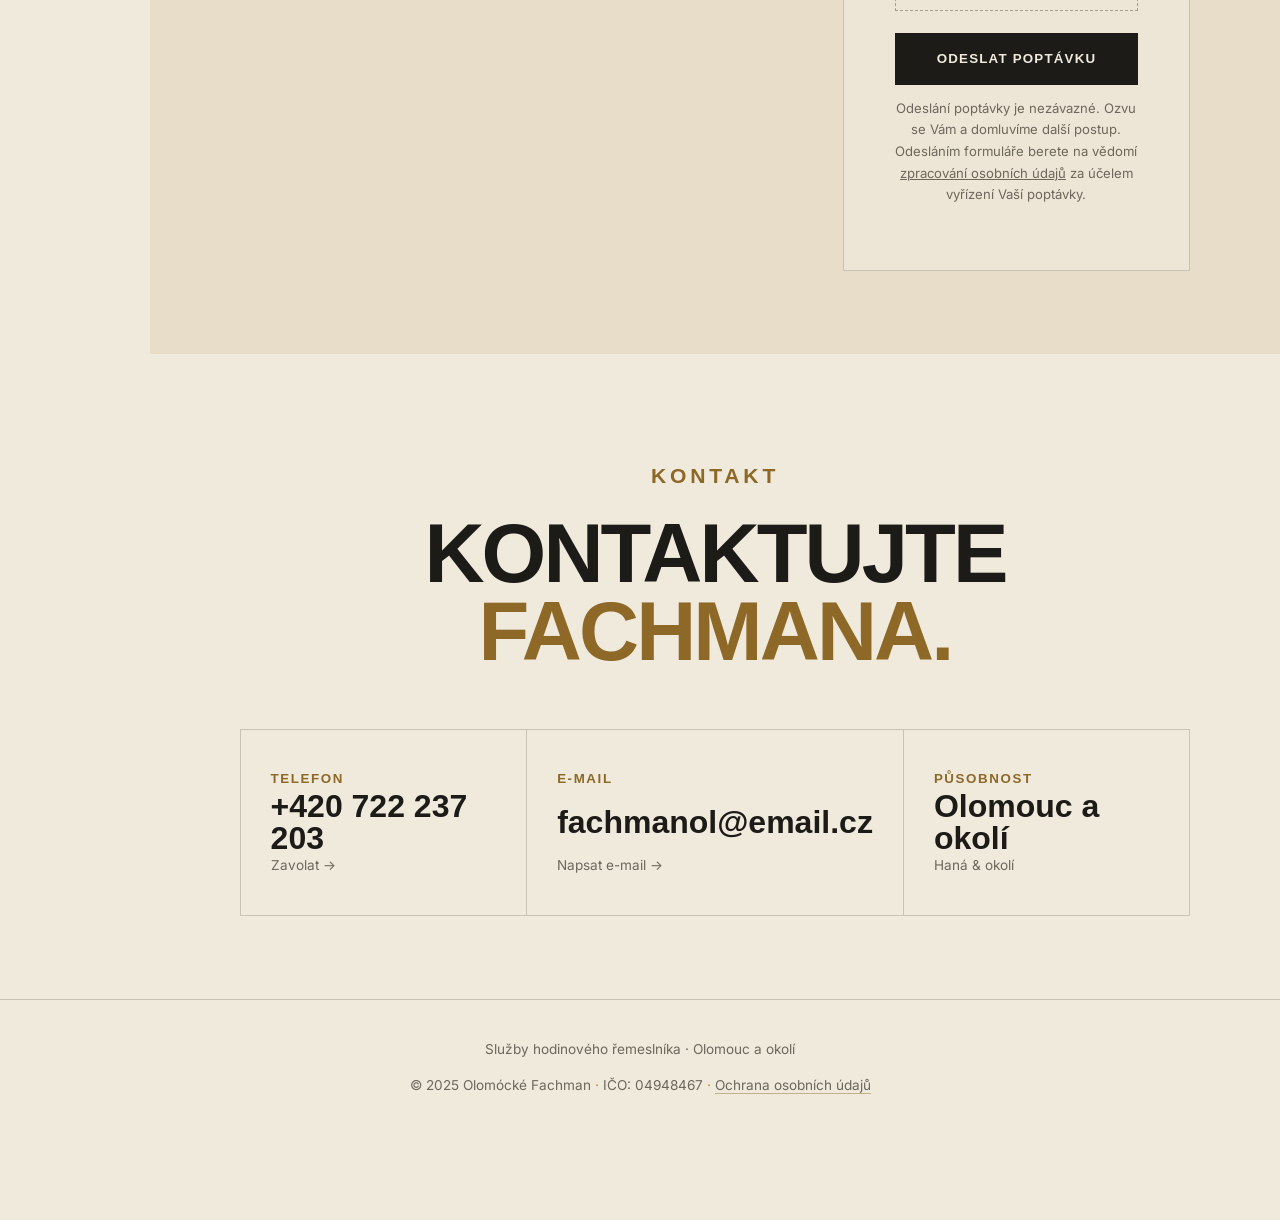
==== commit e6407eba: "Update index.html" ====
--- a/index.html
+++ b/index.html
@@ -30,6 +30,7 @@
       <a href="https://www.facebook.com/olomockefachman/" target="_blank" rel="noopener noreferrer" aria-label="Facebook">
         <svg viewBox="0 0 24 24" aria-hidden="true"><path d="M13.8 21v-8h2.7l.4-3h-3.1V8.1c0-.9.3-1.6 1.7-1.6H17V3.8c-.3 0-1.2-.1-2.3-.1-2.3 0-3.9 1.4-3.9 4v2.3H8.2v3h2.6v8"></path></svg>
       </a>
+      <a class="mobile-vizitka" href="/vizitka/">Vizitka</a>
     </div>
     <a class="header-cta" href="#poptavka">Poptat zakázku</a>
   </header>
--- a/style.css
+++ b/style.css
@@ -275,3 +275,41 @@
 .pricing-subnote strong{color:var(--ink);font-weight:650}
 .pricing-final{max-width:900px;margin:34px auto 0;padding:26px 44px 0;border-top:1px solid var(--line);text-align:center;color:var(--ink);line-height:1.65}
 @media(max-width:620px){.pricing-subnote{margin:28px auto 24px;padding:0 8px;font-size:.92rem;line-height:1.58}.pricing-final{margin-top:28px;padding:22px 8px 0;line-height:1.55}}
+/* Tlačítko digitální vizitky */
+.desktop-nav .nav-vizitka {
+  display: inline-flex;
+  align-items: center;
+  justify-content: center;
+  padding: 0;
+  border: 1px solid transparent;
+  outline: 1px solid transparent;
+  outline-offset: 3px;
+font-family: var(--display);
+font-size: 1.05rem;
+font-weight: 900;
+line-height: inherit;
+  text-decoration: none;
+  transition: outline-color .25s;
+}
+
+.desktop-nav .nav-vizitka:hover,
+.desktop-nav .nav-vizitka:focus-visible {
+  outline-color: var(--brass-dark);
+}
+
+/* Mobilní hlavička – trvale viditelný zlatý rámeček */
+@media (max-width: 760px) {
+  .site-header .nav-vizitka {
+    display: inline-flex;
+    align-items: center;
+    justify-content: center;
+    padding: 8px 10px;
+    border: 1px solid var(--brass-dark);
+    border-radius: 2px;
+    white-space: nowrap;
+font-family: inherit;
+font-size: inherit;
+font-weight: 800;
+    text-decoration: none;
+  }
+}
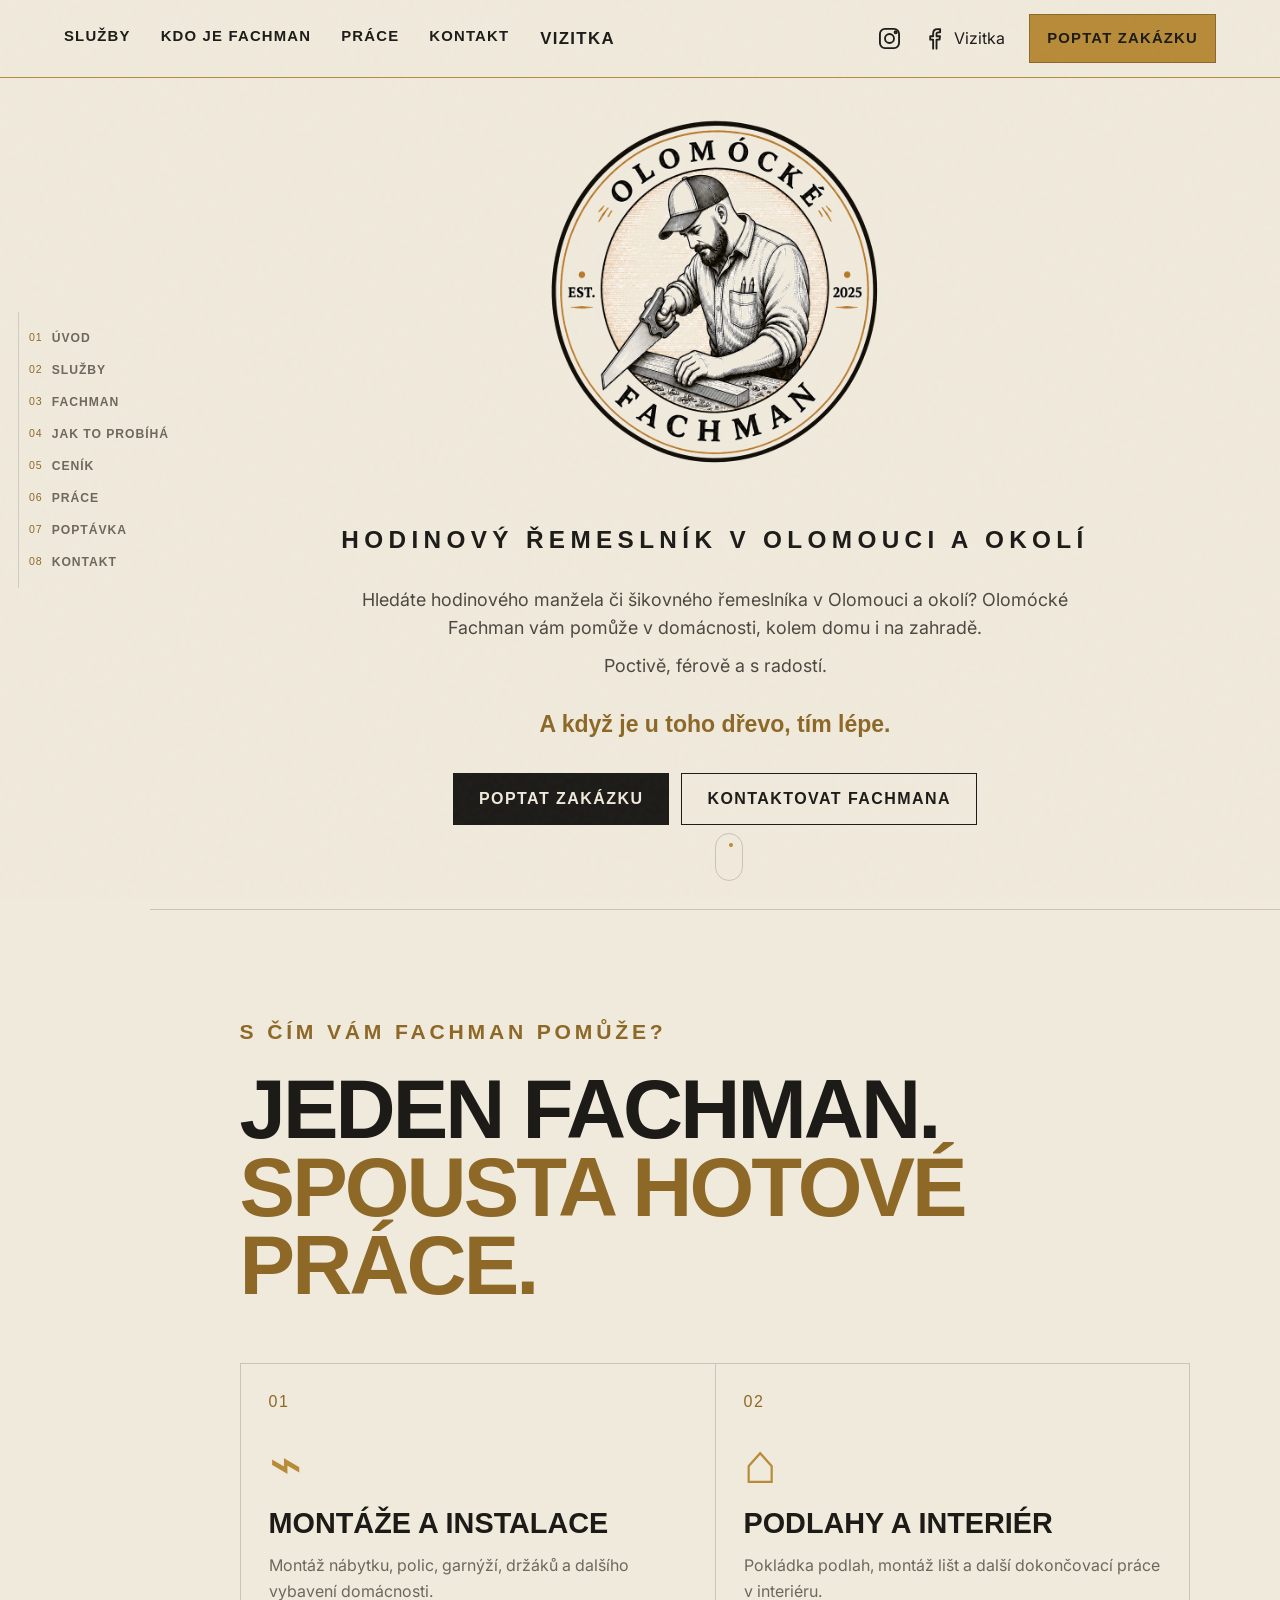
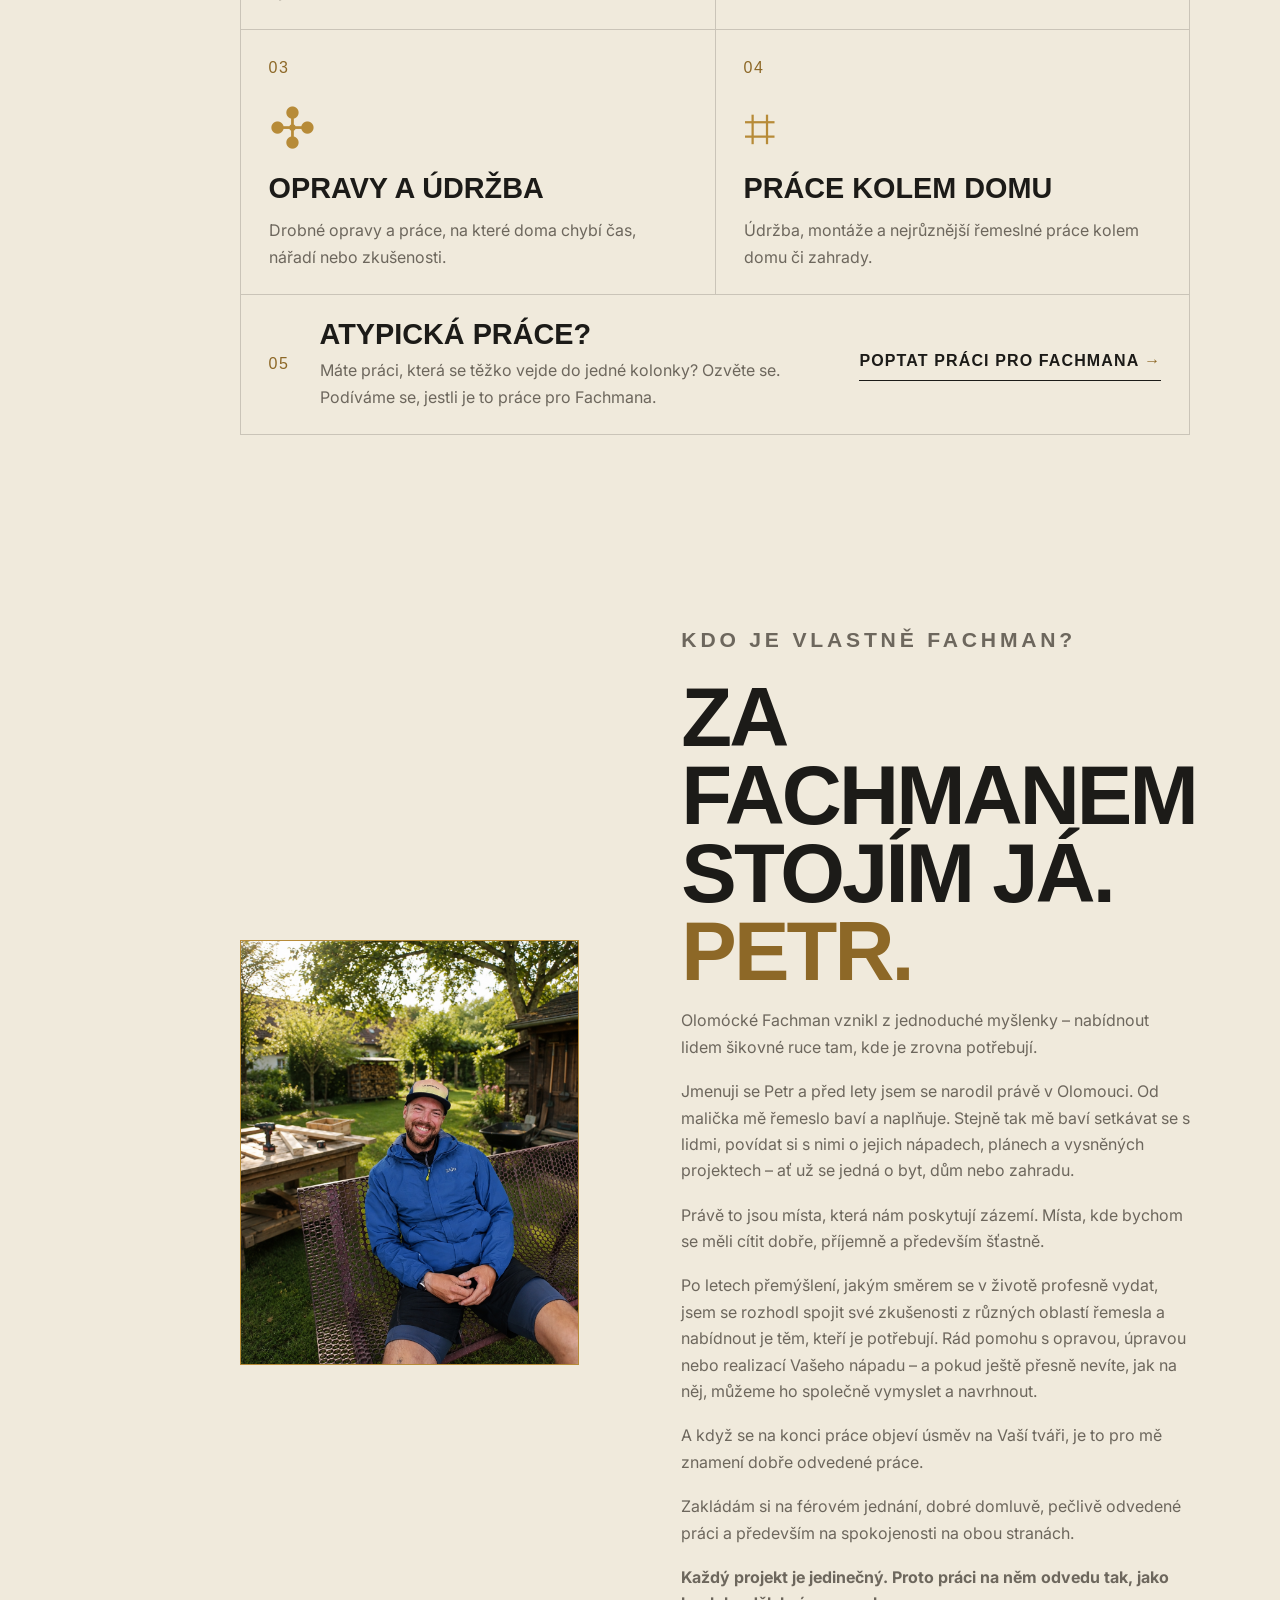
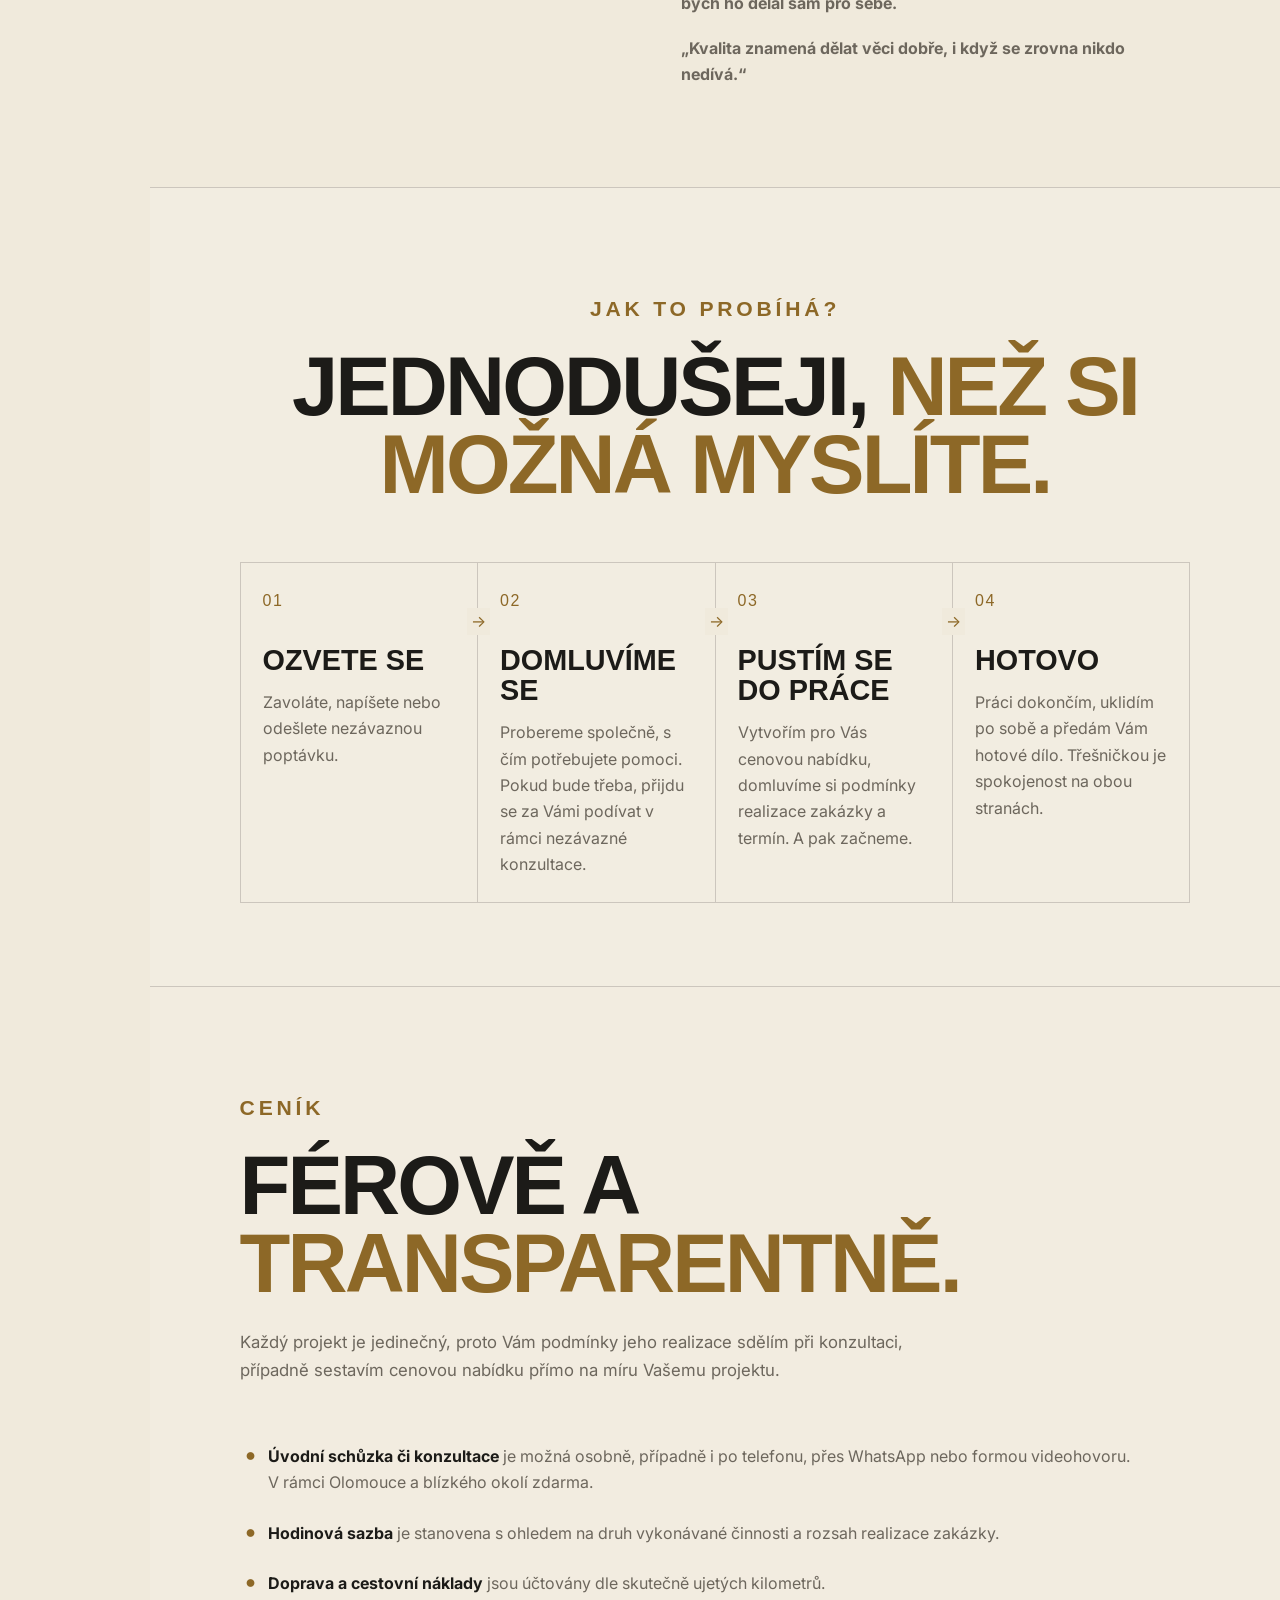
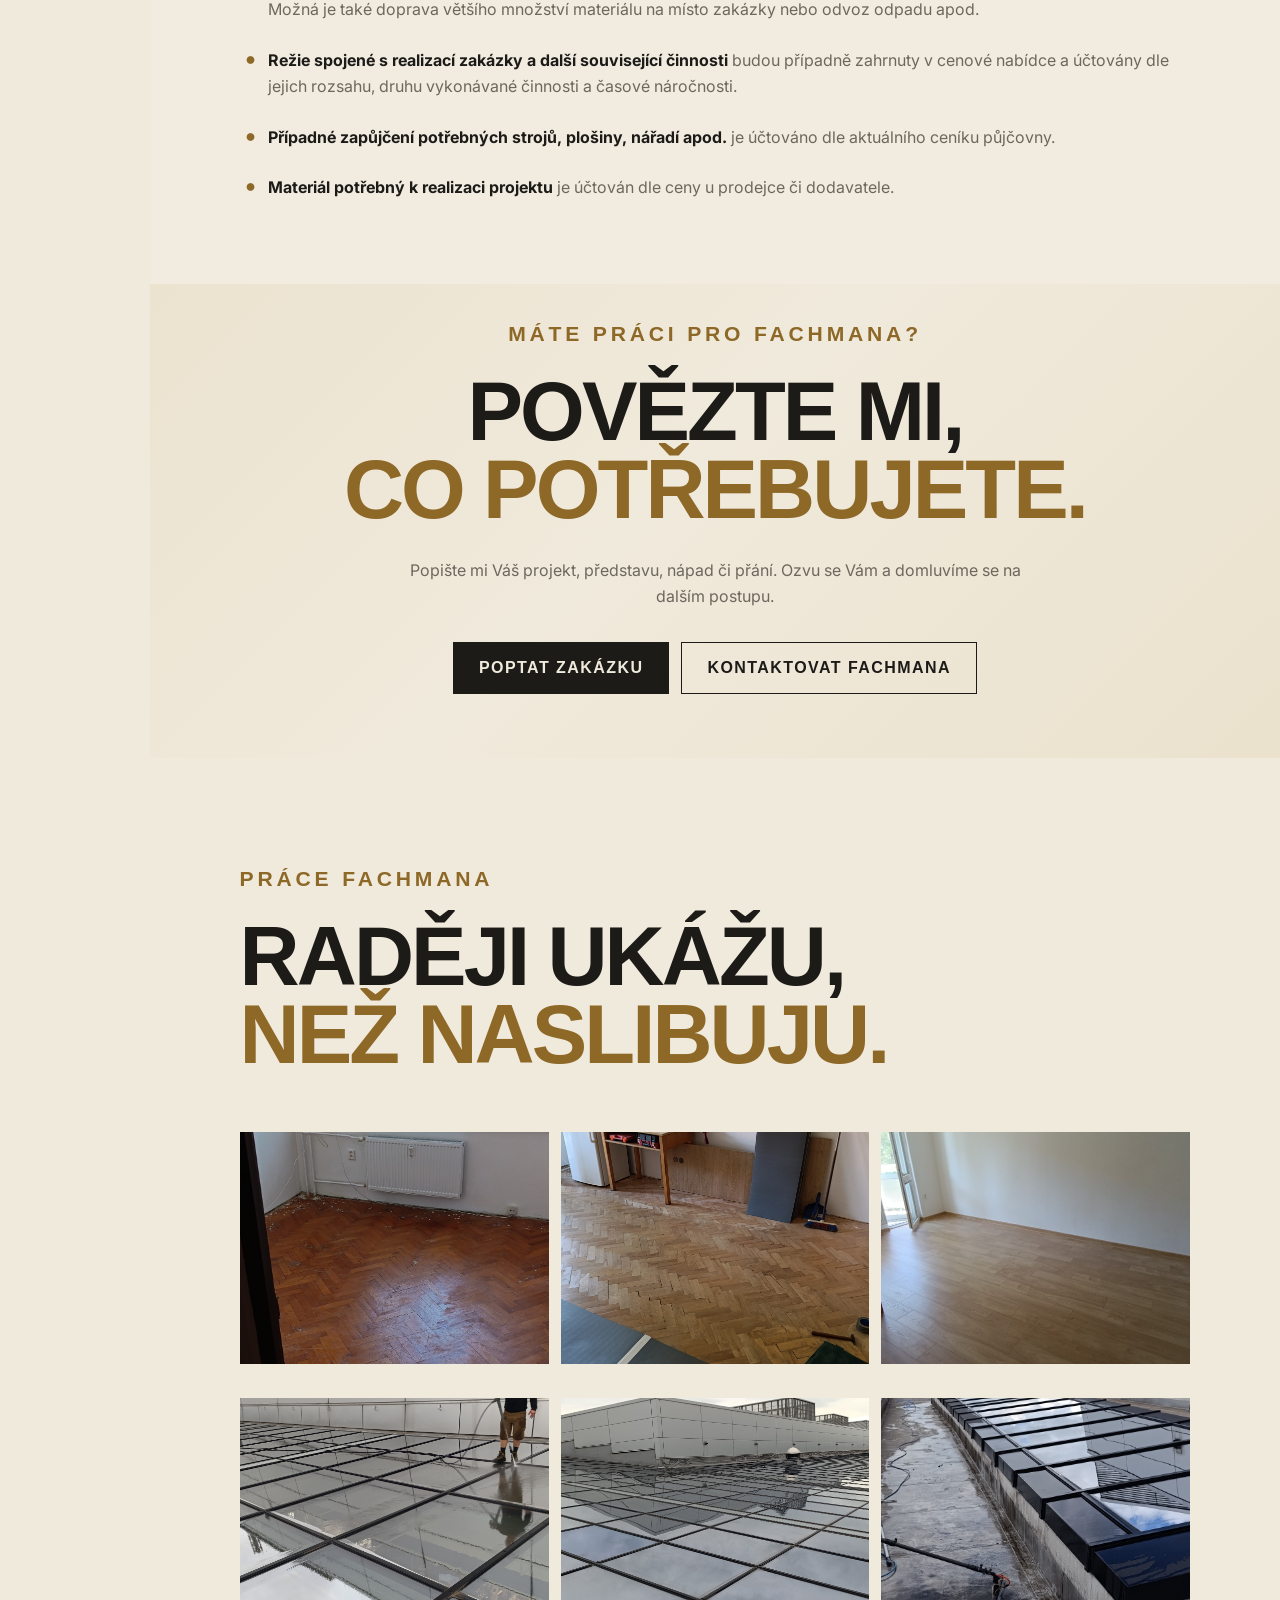
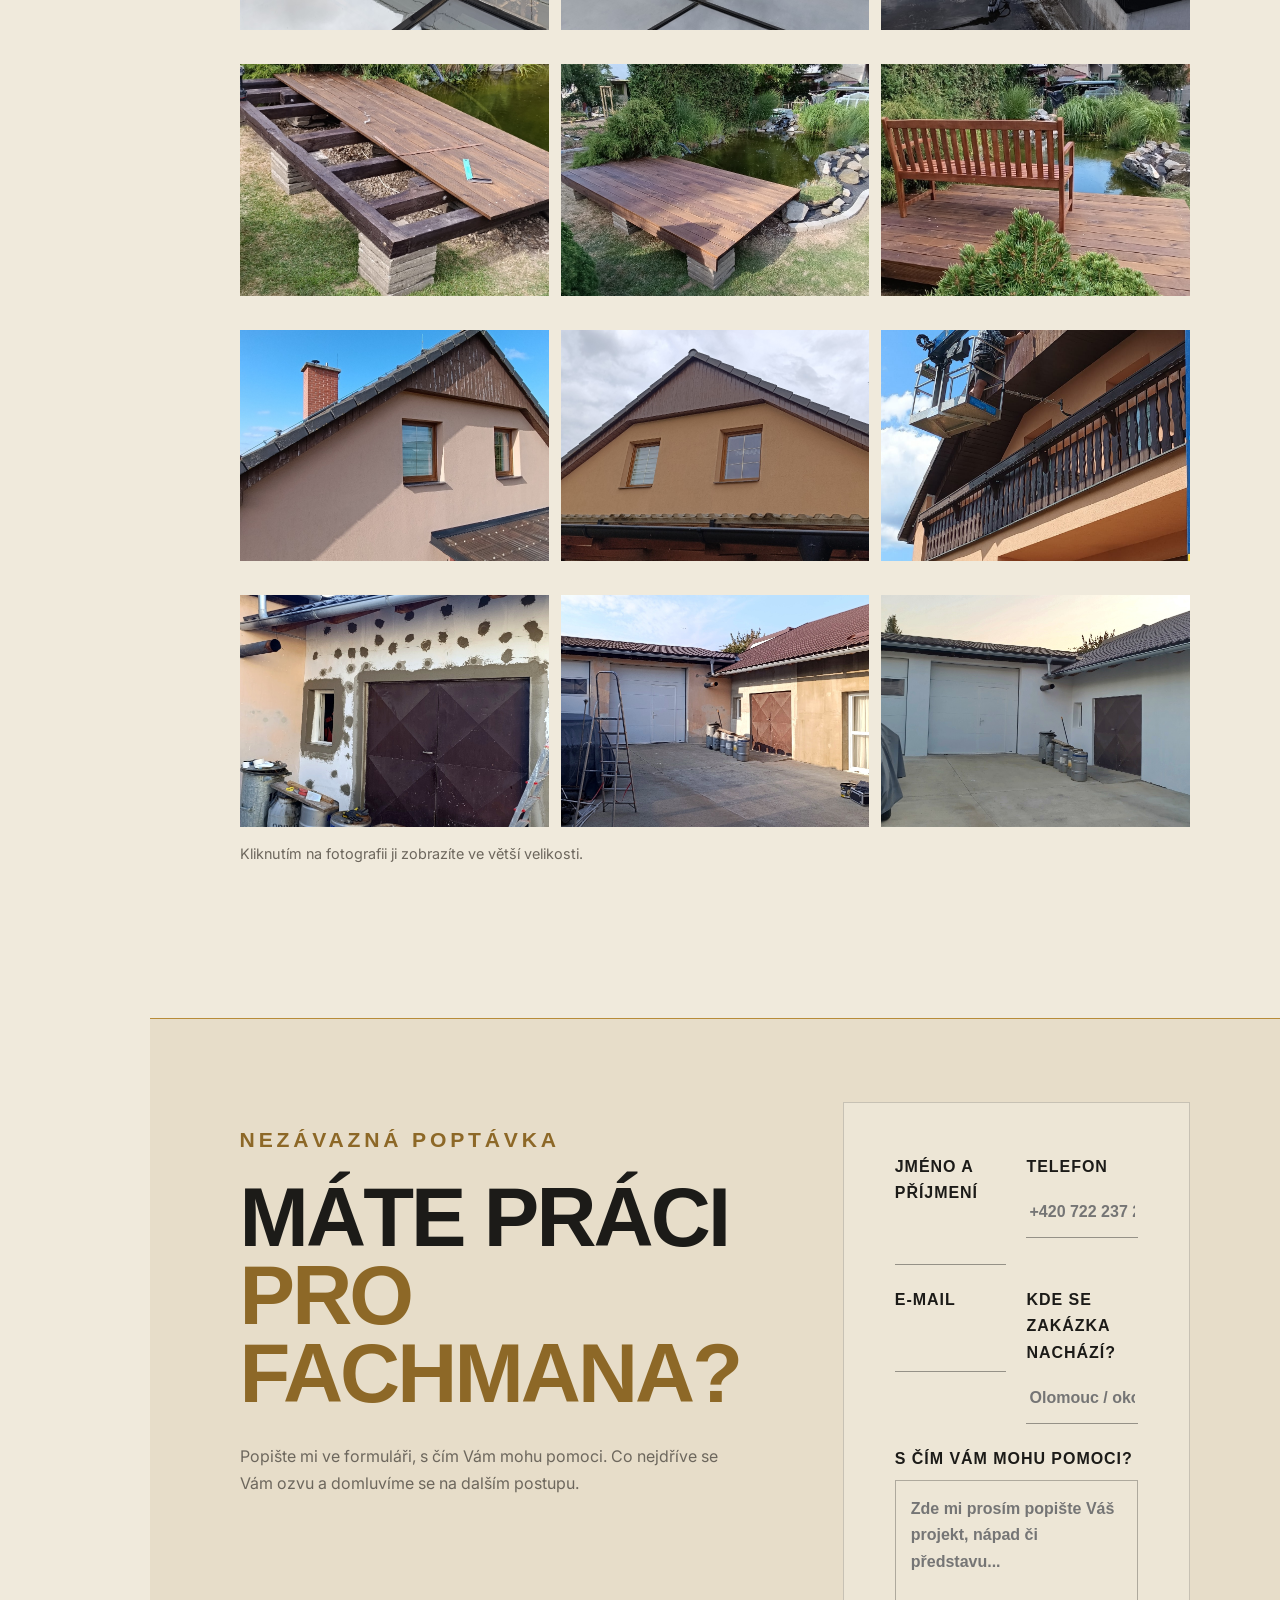
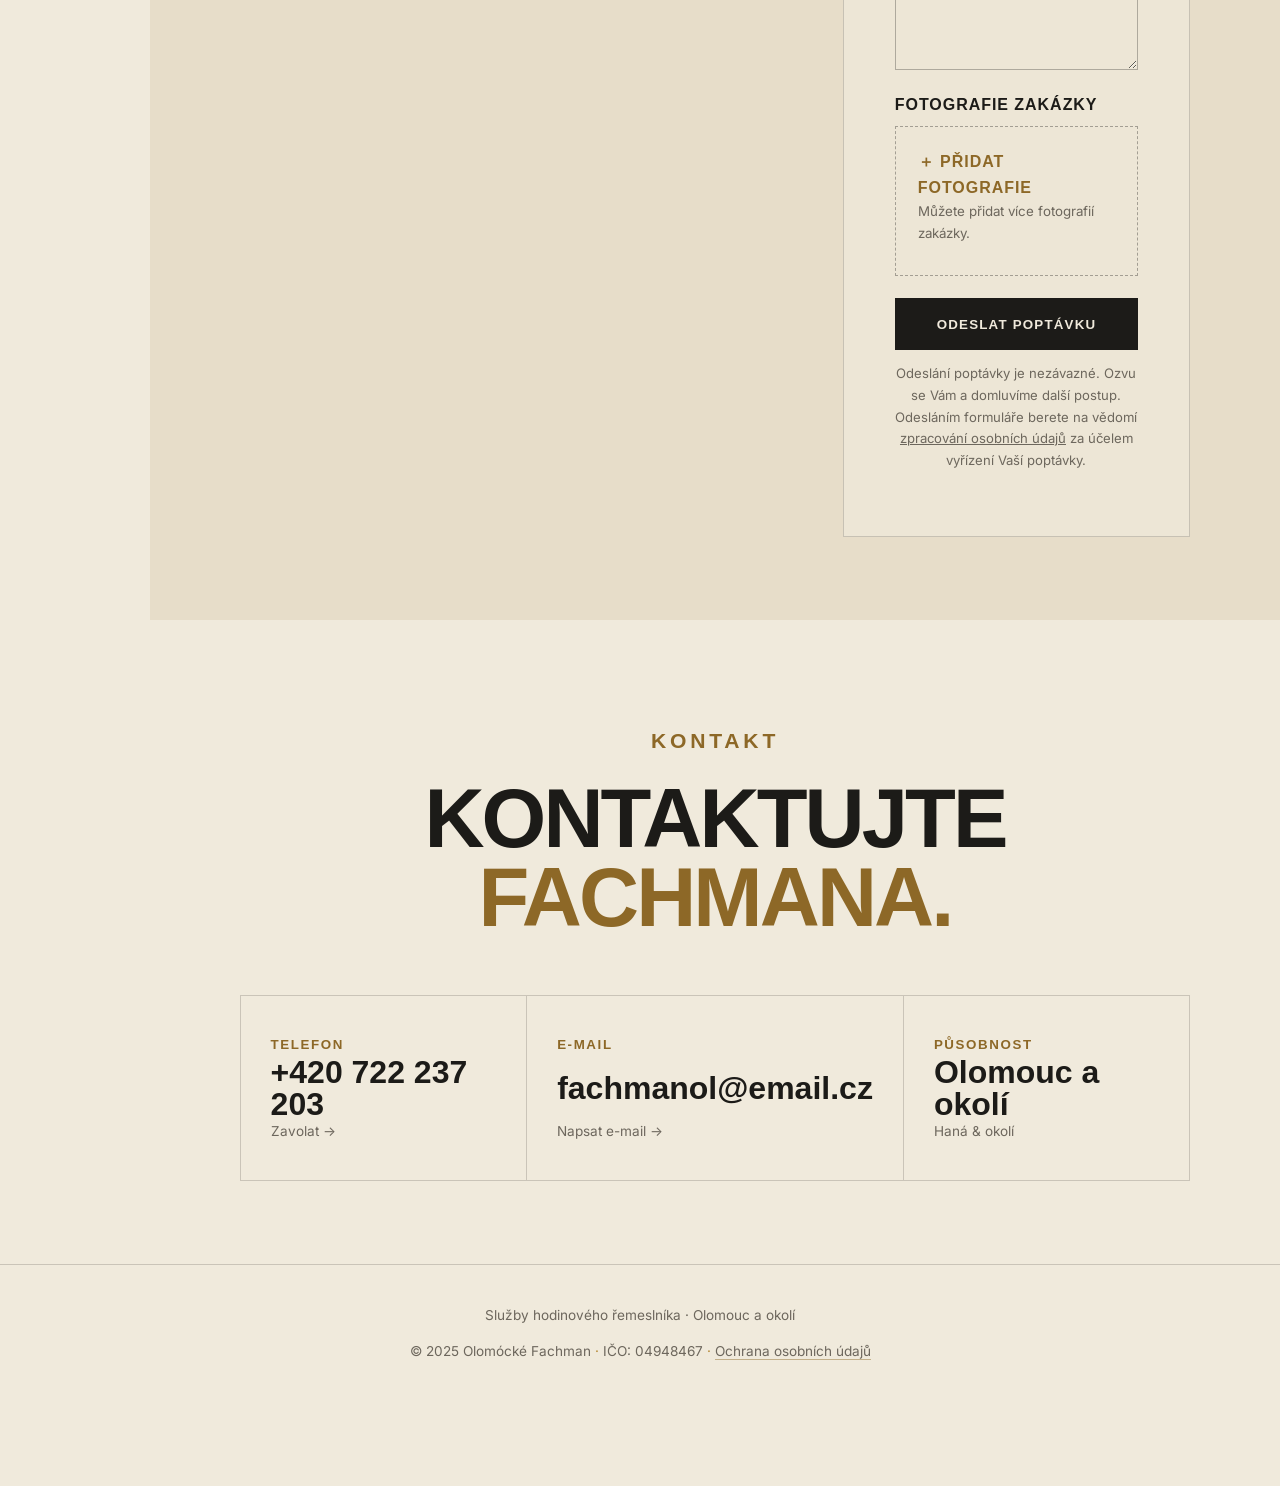
==== commit b8f7c855: "Přidání fotografií – oprava a nátěr fasády" ====
--- a/index.html
+++ b/index.html
@@ -180,6 +180,11 @@
           <button class="portfolio-photo"><img src="assets/portfolio/nater-podbit-02.jpg" alt="Nátěr podbití a štítů střechy rodinného domu – před realizací" loading="lazy"></button>
           <button class="portfolio-photo"><img src="assets/portfolio/nater-podbit-03.jpg" alt="Nátěr podbití a štítů střechy rodinného domu – práce z plošiny" loading="lazy"></button>
         </div>
+        <div class="portfolio-job">
+  <button class="portfolio-photo"><img src="assets/portfolio/fasada-01.jpg" alt="Oprava a nátěr fasády – průběh prací" loading="lazy"></button>
+  <button class="portfolio-photo"><img src="assets/portfolio/fasada-02.jpg" alt="Oprava a nátěr fasády – pohled na dvůr" loading="lazy"></button>
+  <button class="portfolio-photo"><img src="assets/portfolio/fasada-03.jpg" alt="Oprava a nátěr fasády – dokončená práce" loading="lazy"></button>
+</div>
       </div>
       <p class="gallery-note">Kliknutím na fotografii ji zobrazíte ve větší velikosti.</p>
       <div class="lightbox" id="lightbox" aria-hidden="true">
--- a/style.css
+++ b/style.css
@@ -313,3 +313,36 @@
     text-decoration: none;
   }
 }
+/* Mobilní tlačítko digitální vizitky */
+.mobile-vizitka {
+  display: none;
+}
+
+@media (max-width: 760px) {
+  .site-header .mobile-vizitka {
+    display: inline-flex !important;
+    align-items: center;
+    justify-content: center;
+    align-self: center;
+    box-sizing: border-box;
+    width: max-content !important;
+    height: auto !important;
+    min-width: 0 !important;
+    min-height: 0 !important;
+    aspect-ratio: auto !important;
+    padding: 0 !important;
+    margin-left: 12px;
+    border: none !important;
+    border-radius: 2px;
+    color: var(--brass-dark);
+    font-family: var(--display);
+    font-size: 1.15rem;
+    font-weight: 700;
+    letter-spacing: 0.02em;
+    line-height: 1.2;
+    text-transform: none !important;
+    text-decoration: none;
+    white-space: nowrap;
+    flex: 0 0 auto;
+  }
+}
